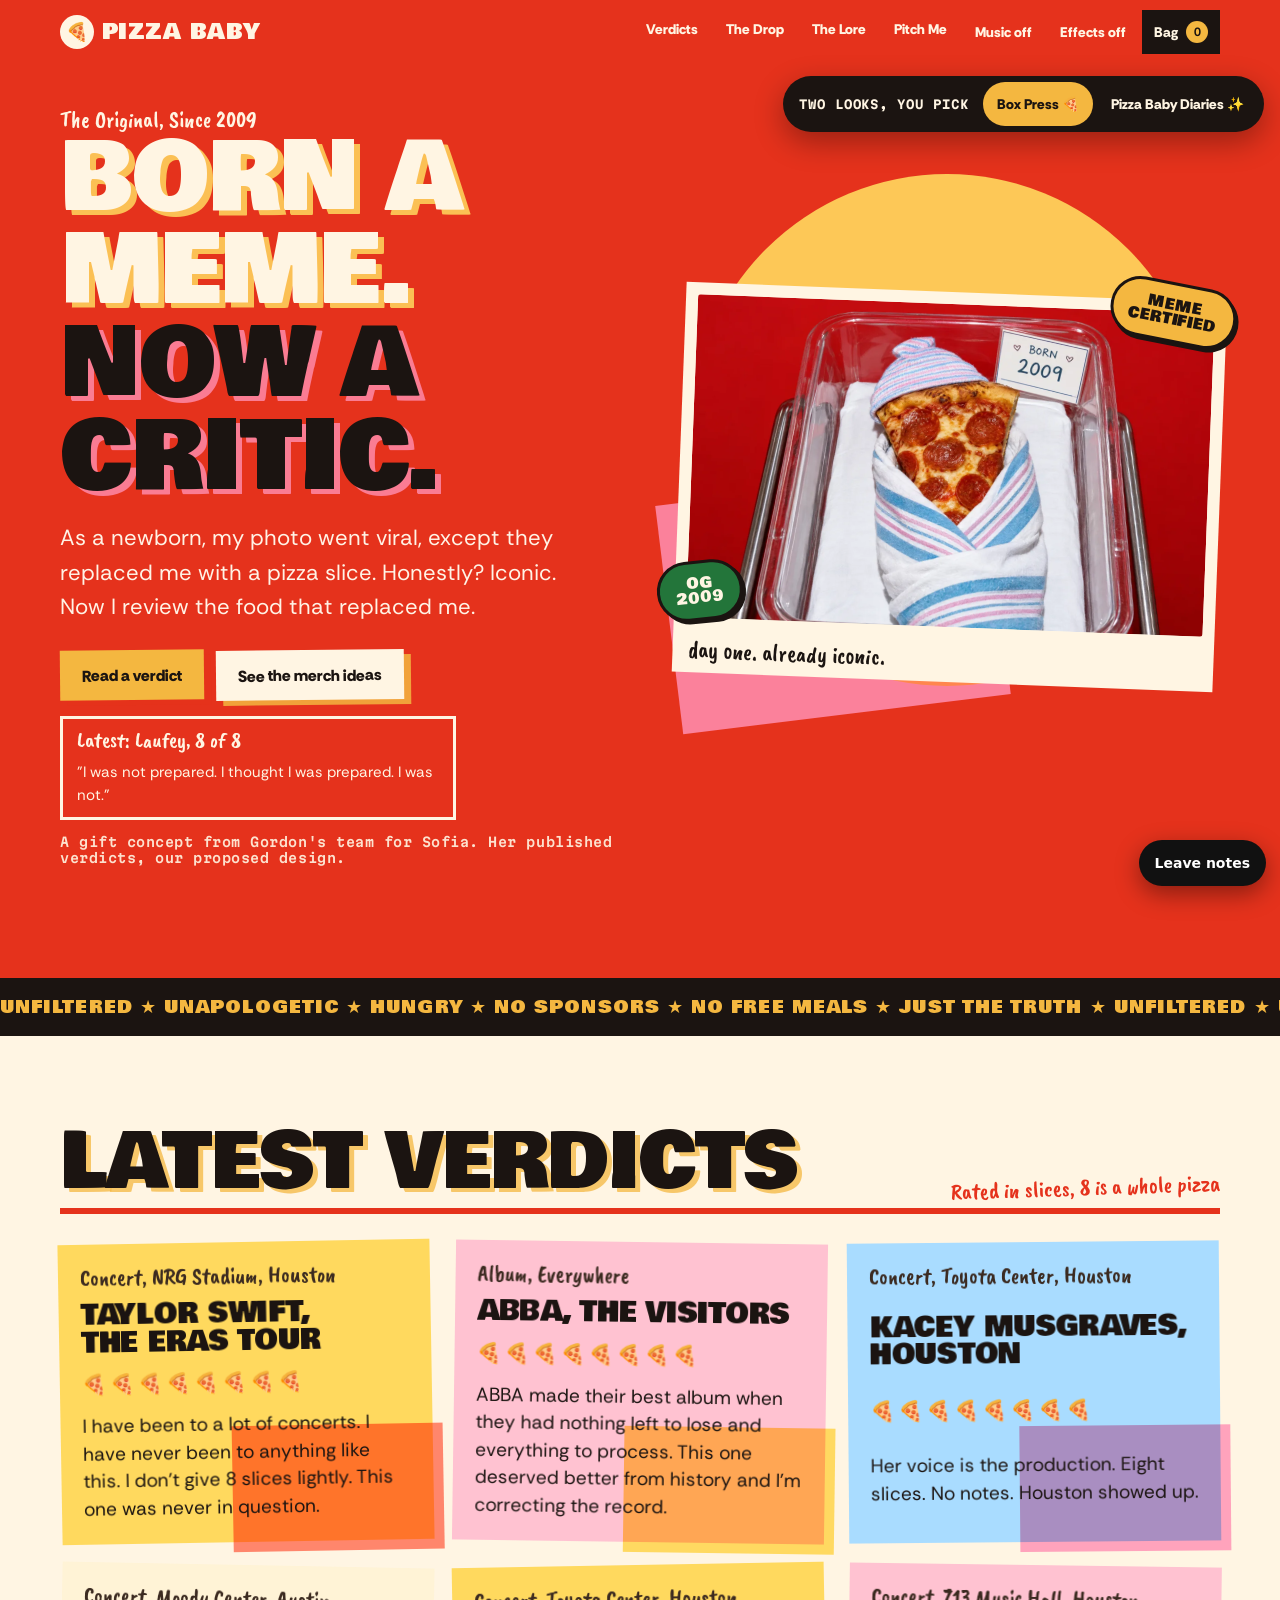
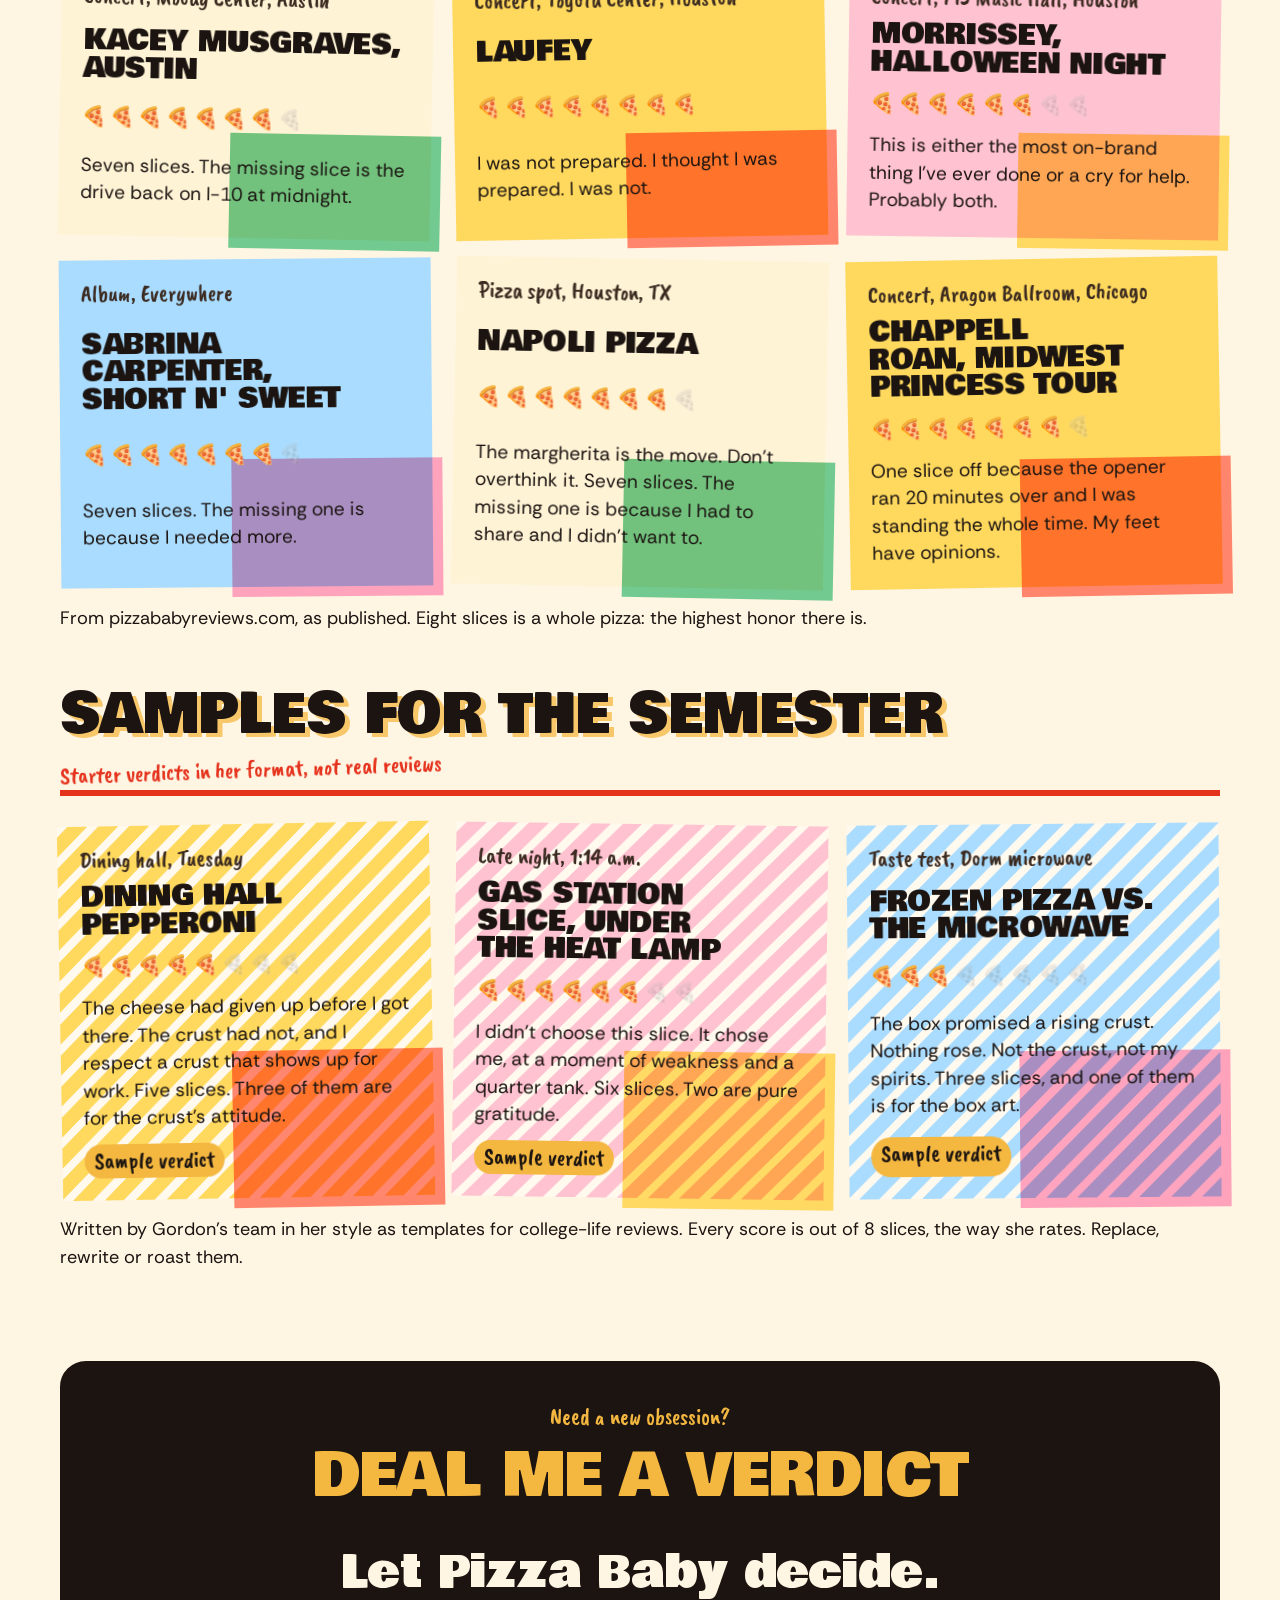
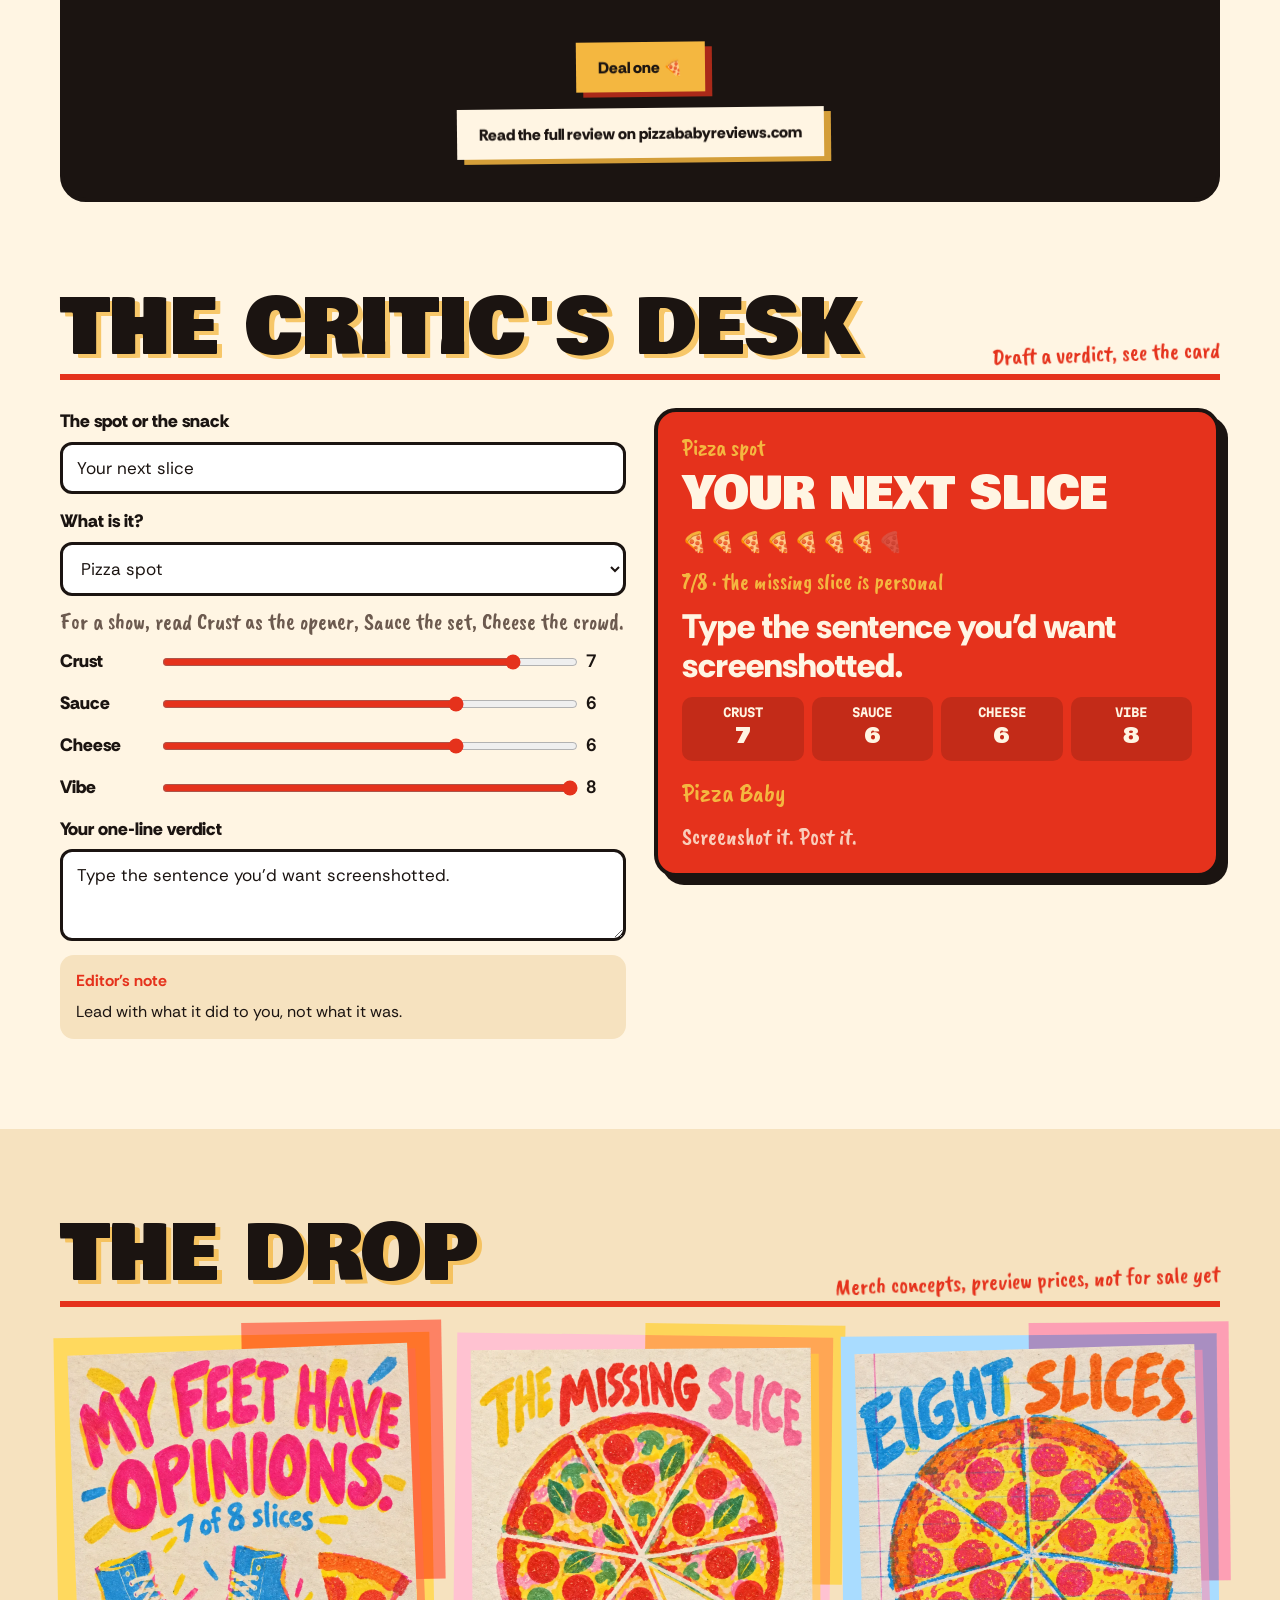
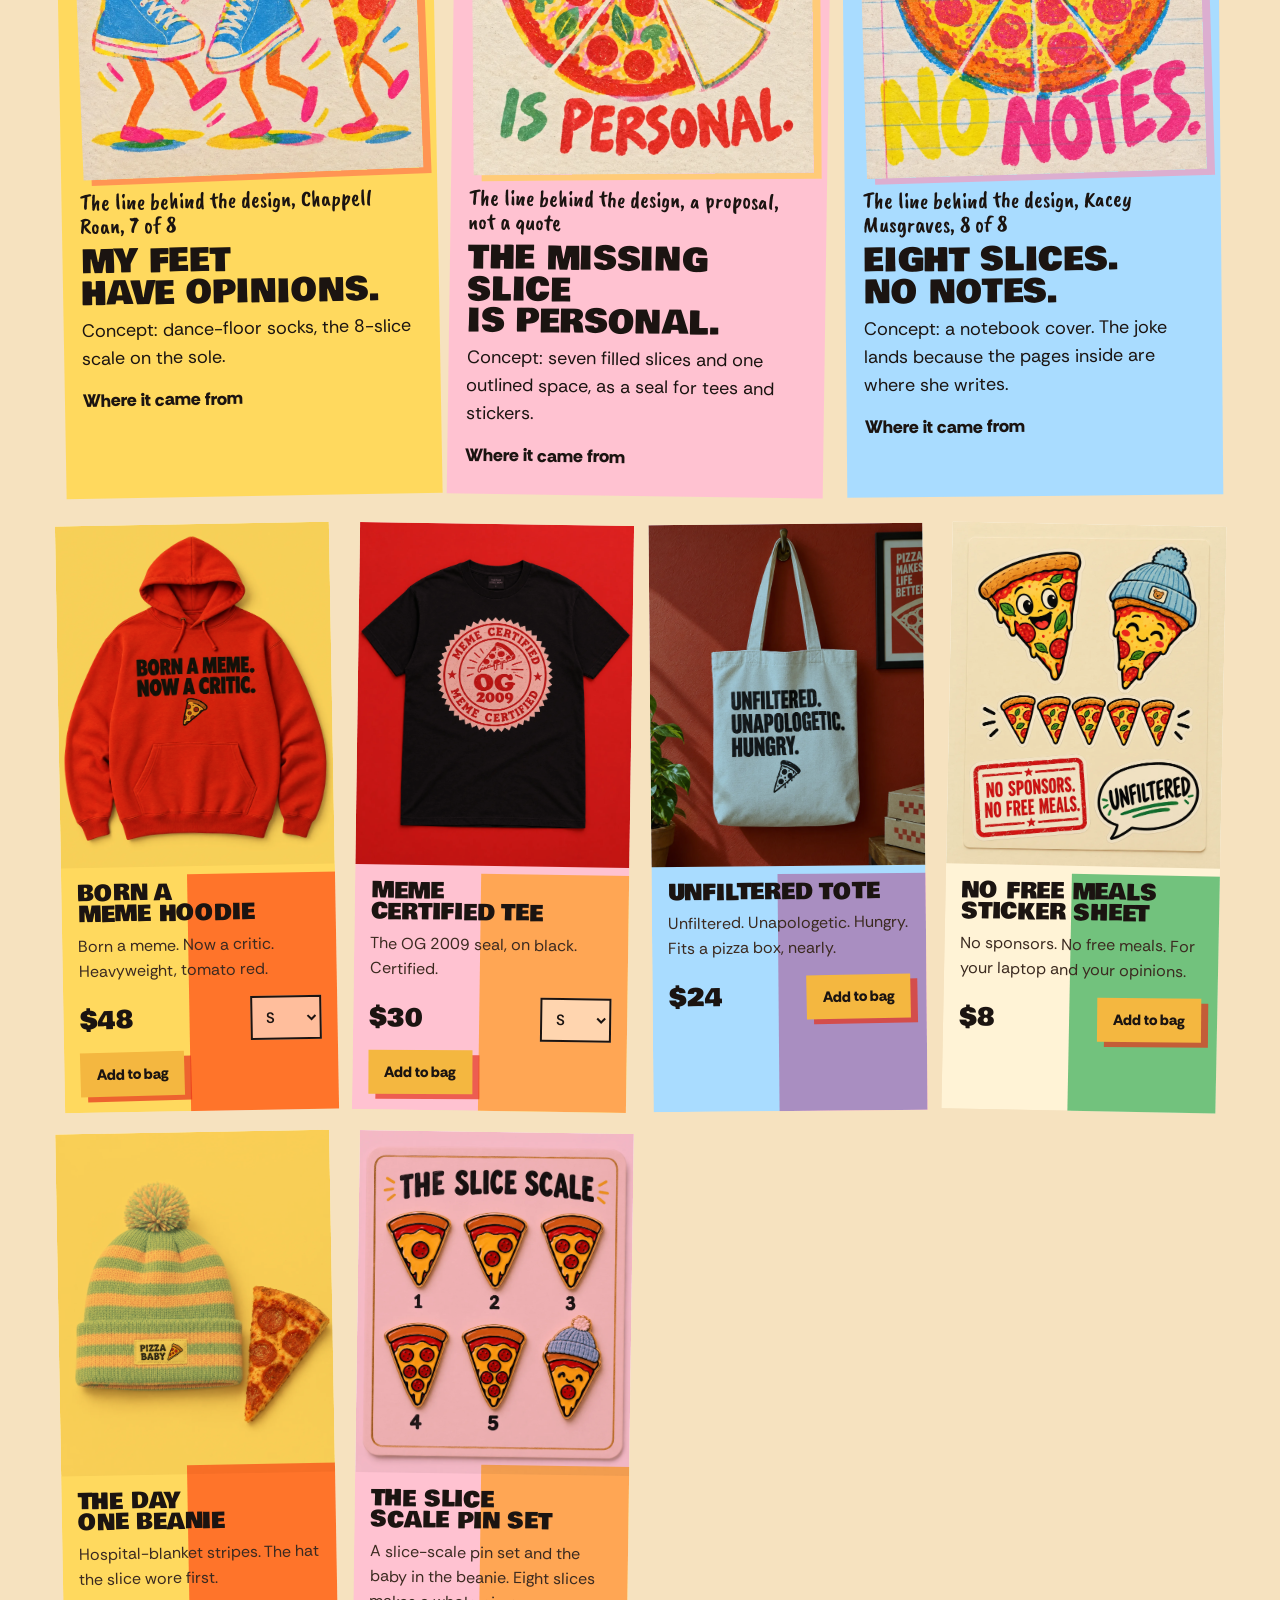
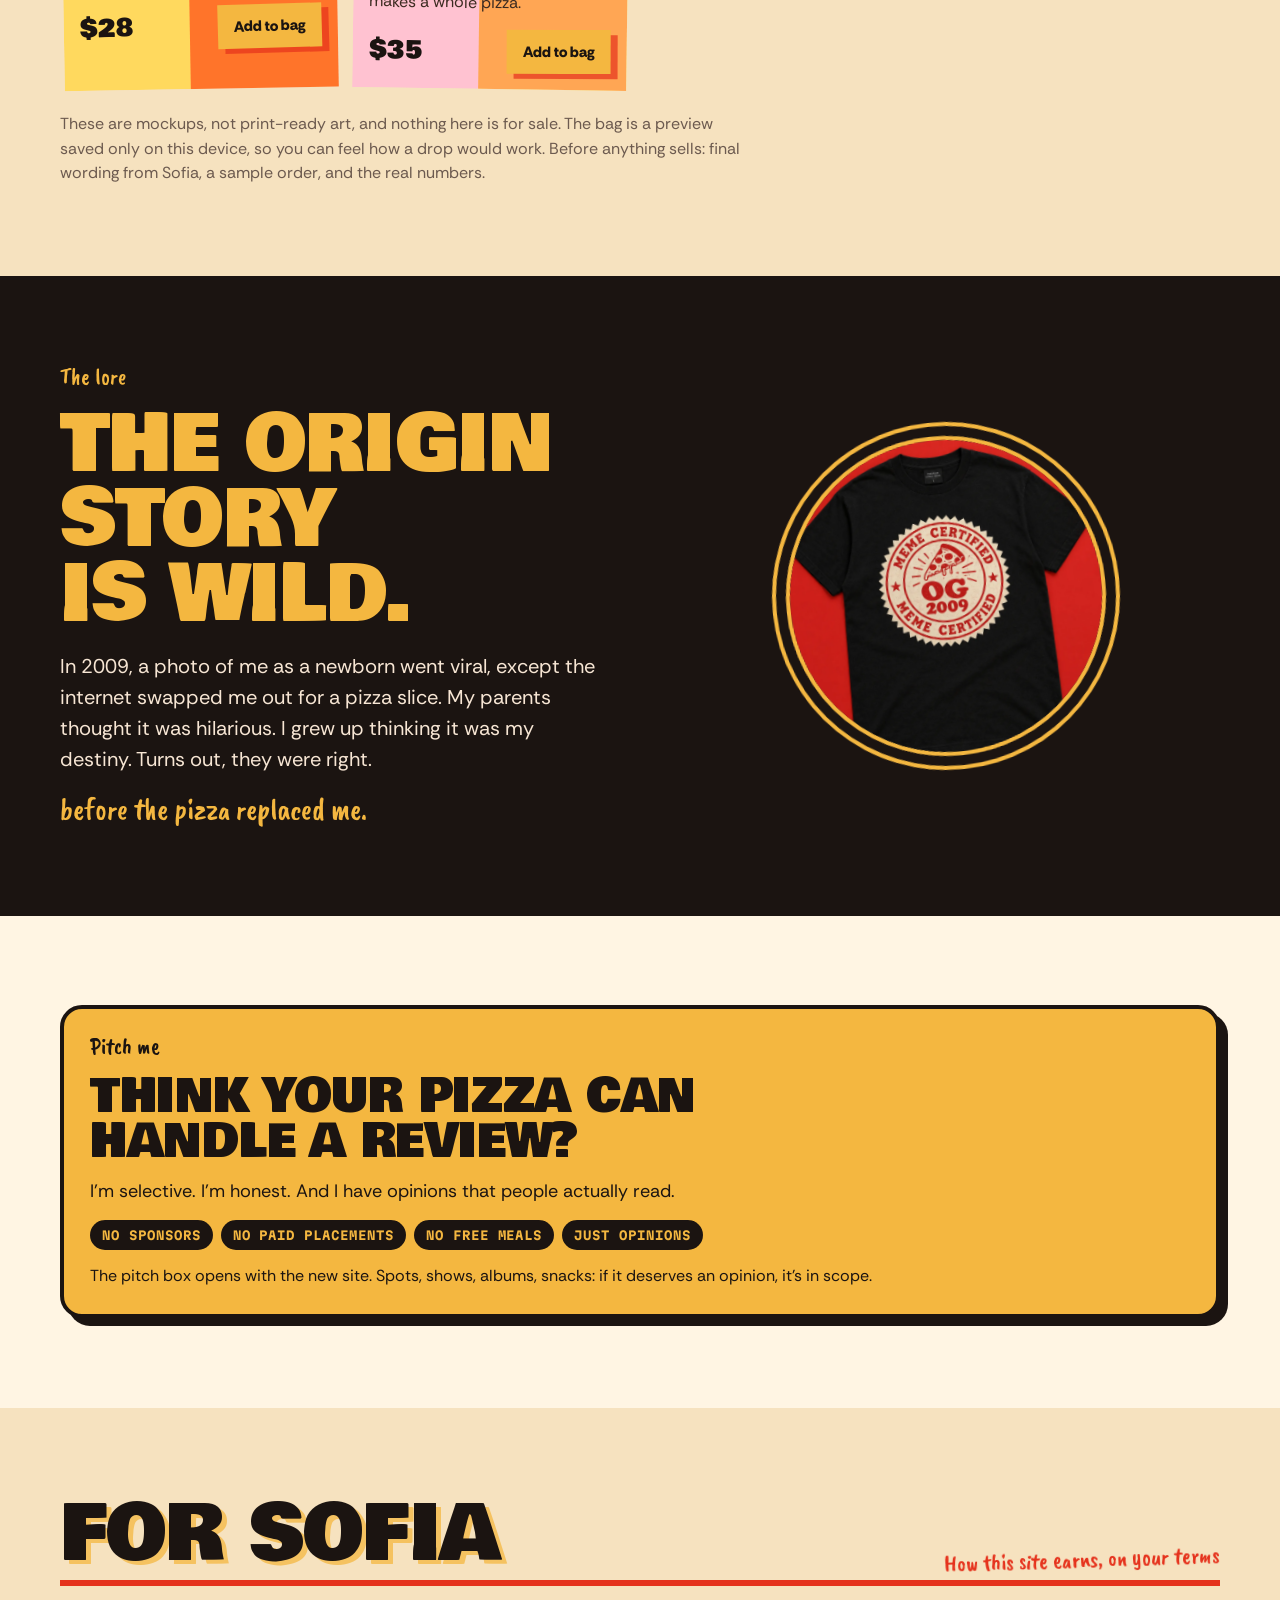
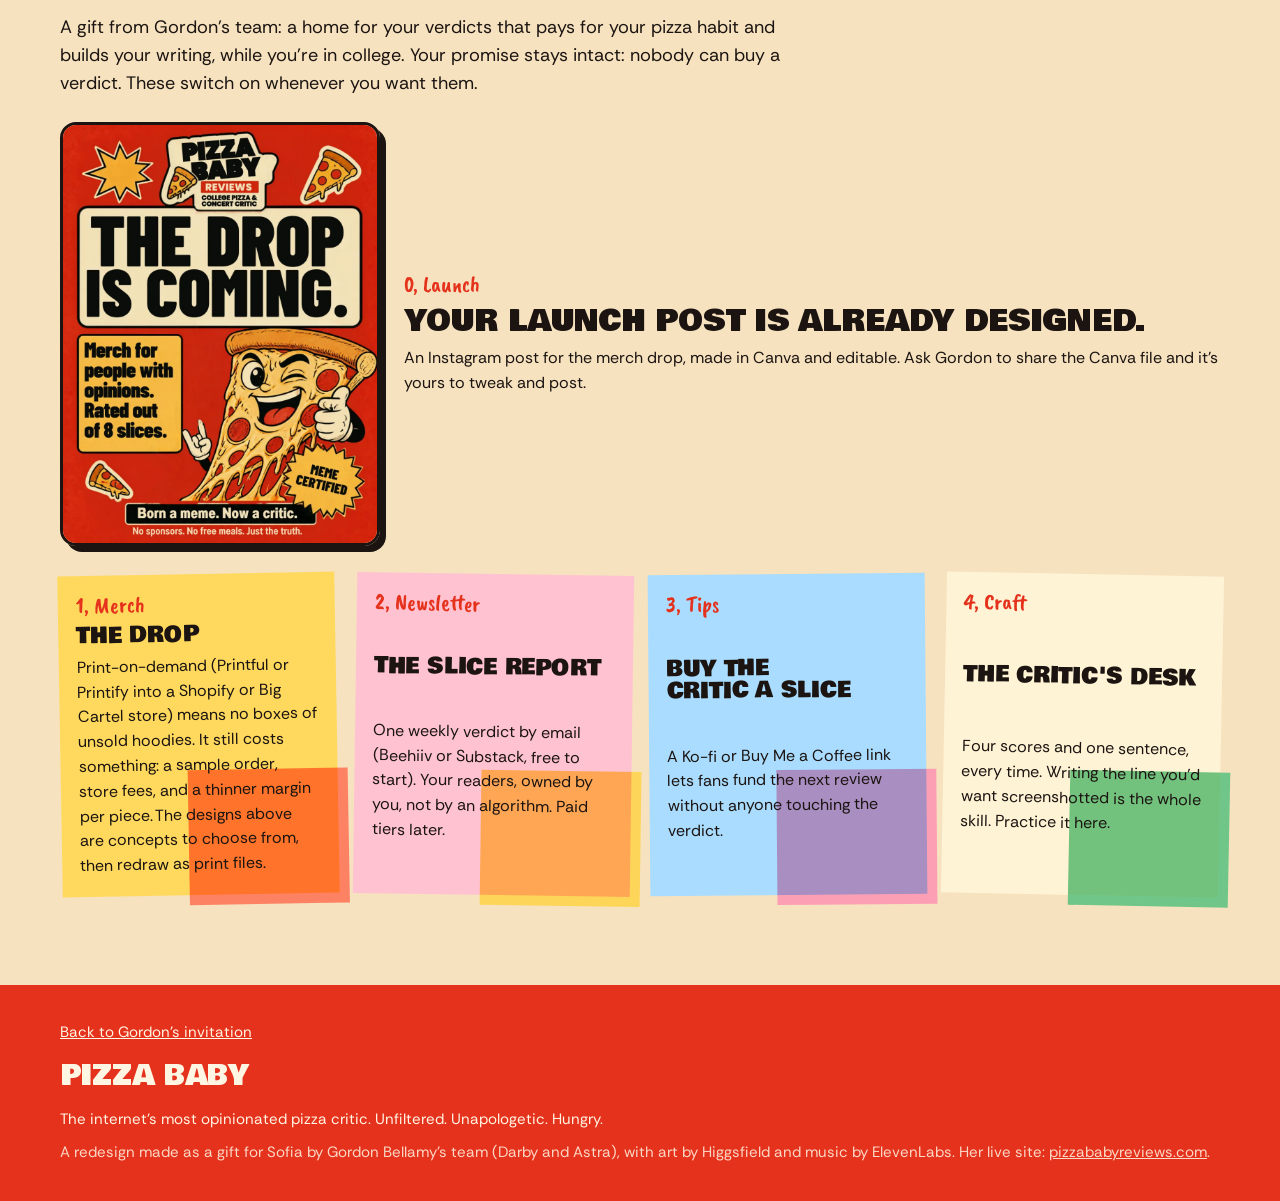
==== index.html @ 20dcaa8c "Pizza Baby: a gift redesign concept for Sofia (freeze 20261003-1743) Co-Authored-By: Claude Opus 5.5" ====
<!doctype html>
<html lang="en" data-look="box">
<head>
<meta charset="utf-8">
<script>document.documentElement.classList.add("js")</script>
<meta name="viewport" content="width=device-width, initial-scale=1, viewport-fit=cover">
<title>Pizza Baby Reviews</title>
<meta name="description" content="Born a meme. Now a critic. Pizza Baby's verdicts, the merch drop, and the story of the newborn the internet swapped for a slice.">
<meta name="robots" content="noindex, nofollow, noarchive, noimageindex">
<meta property="og:title" content="Pizza Baby Reviews">
<meta property="og:description" content="Born a meme. Now a critic.">
<meta property="og:image" content="art/hero.webp">
<link rel="preconnect" href="https://fonts.googleapis.com">
<link rel="preconnect" href="https://fonts.gstatic.com" crossorigin>
<link href="https://fonts.googleapis.com/css2?family=Bowlby+One&family=Shrikhand&family=Sacramento&family=Nunito:wght@400;700;800&family=Rethink+Sans:ital,wght@0,400;0,600;0,800;1,400&family=Caveat+Brush&family=Martian+Mono:wght@500;700&display=swap" rel="stylesheet">
<!-- STYLE: Look A "Box Press" = Corita Kent serigraph joy (Twenty Design Systems #9: joy, a rule stated warmly; chunky black type + hand marker) printed on a pizza-box lid; Look B "Pizza Baby Diaries" = built from Sofia's own Pinterest board pizza-baby-diaries (cream, blush, olive, hand-lettered script, candy-named palette, doodle mascots, polka dots) | WHY: she was born a meme and loves making people laugh; she chooses between the two live | ALT: a tabloid food-section front page (Scher volume) -->
<style>
/* Layout: a stack of pizza-box lids. Each section is a lid: a bold stamped header strip, then the contents. Stickers overlap edges on purpose. */
:root{
  --tomato:#e5321c; --sauce:#a3170a; --mozz:#fff5e3; --crust:#f4b740; --basil:#23753a; --char:#1b1411; --grease:#f6e2bf; --ink:#1b1411; --paper:#fff5e3; --muted:#6c5a4f; --card:#ffffff;
  --display:"Bowlby One",Impact,"Arial Black",sans-serif;
  --body:"Rethink Sans",system-ui,-apple-system,"Segoe UI",sans-serif;
  --hand:"Caveat Brush","Comic Sans MS",cursive;
  --mono:"Martian Mono",ui-monospace,"SF Mono",Menlo,monospace;
  color-scheme:light;
}
@media (prefers-color-scheme:dark){:root:not([data-theme="light"]){--paper:#1b1411;--ink:#fff5e3;--muted:#cdb8a6;--card:#2a201b;--grease:#3a2b23;color-scheme:dark}}
:root[data-theme="dark"]{--paper:#1b1411;--ink:#fff5e3;--muted:#cdb8a6;--card:#2a201b;--grease:#3a2b23;color-scheme:dark}
/* LOOK B "Pizza Baby Diaries": built from Sofia's own Pinterest board (olive, bubblegum, buttercream, cowgirl doodles, swirly script) */
html[data-look="diaries"]{--tomato:#ec6f9c;--sauce:#c24d79;--mozz:#fff4f7;--crust:#fbe29a;--basil:#7a7b2b;--char:#4b4c1d;--grease:#fbeef2;--display:"Shrikhand",Georgia,serif;--hand:"Sacramento","Brush Script MT",cursive;--body:"Nunito",system-ui,sans-serif}
html[data-look="diaries"] h1,html[data-look="diaries"] h2,html[data-look="diaries"] h3{text-transform:none;letter-spacing:0}
html[data-look="diaries"] .hero{background:var(--basil)}
html[data-look="diaries"] .hero h1 span{color:var(--crust)}
html[data-look="diaries"] .btn{border-radius:999px;border-width:2px;box-shadow:3px 3px 0 var(--char)}
html[data-look="diaries"] .vcard,html[data-look="diaries"] .item{border-width:2px;border-radius:26px;box-shadow:0 10px 0 #ec6f9c33}
html[data-look="diaries"] .marquee{background:var(--tomato);color:var(--mozz)}
html[data-look="diaries"] .lore{background:var(--basil)}
html[data-look="diaries"] .hand{font-size:34px}
html[data-look="diaries"] body{background-image:radial-gradient(#ec6f9c22 2px,transparent 2.5px);background-size:26px 26px}
[data-only]{display:none!important}
html[data-look="box"] [data-only="box"],html[data-look="diaries"] [data-only="diaries"]{display:revert!important}
.looks{position:fixed;left:50%;translate:-50% 0;bottom:calc(14px + env(safe-area-inset-bottom,0px));z-index:45;display:flex;gap:4px;align-items:center;background:var(--char);color:var(--mozz);border-radius:999px;padding:6px;box-shadow:0 10px 30px #0005;max-width:calc(100vw - 24px)}
.looks span{font:700 12px var(--mono);letter-spacing:.08em;text-transform:uppercase;padding:0 10px;white-space:nowrap}
.looks button{appearance:none;border:0;border-radius:999px;padding:10px 14px;font:800 14px var(--body);background:transparent;color:var(--mozz);cursor:pointer;min-height:44px;white-space:nowrap}
.looks button[aria-pressed="true"]{background:var(--crust);color:var(--char)}
@media (max-width:480px){.looks span{display:none}}
.toast{position:fixed;left:50%;top:84px;translate:-50% 0;z-index:60;background:var(--char);color:var(--crust);font:400 20px var(--display);padding:12px 18px;border-radius:999px;box-shadow:4px 4px 0 var(--tomato);opacity:0;transition:opacity .25s;pointer-events:none}
.toast.on{opacity:1}
.polaroid img.mascot{aspect-ratio:auto;object-fit:contain;border-radius:0}
.mascot{position:absolute;width:clamp(96px,14vw,150px)!important;right:-6px;bottom:-34px;transform:rotate(8deg);filter:drop-shadow(3px 4px 0 #0003)}
*{box-sizing:border-box}
html{scroll-behavior:smooth}
body{margin:0;background:var(--paper);color:var(--ink);font:400 18px/1.55 var(--body);-webkit-font-smoothing:antialiased}
img{max-width:100%;display:block}
a{color:inherit}
:focus-visible{outline:3px solid var(--crust);outline-offset:3px;border-radius:6px}
h1,h2,h3{font-family:var(--display);font-weight:400;line-height:.98;letter-spacing:-.01em;text-wrap:balance;margin:0;text-transform:uppercase}
p{margin:0}
.wrap{padding-inline:max(16px,calc((100vw - 1160px)/2))}
.stamp{font:700 12px var(--mono);letter-spacing:.14em;text-transform:uppercase}
.hand{font-family:var(--hand);font-size:24px;line-height:1.1;color:var(--tomato)}

/* top bar */
.top{position:sticky;top:0;z-index:30;background:var(--tomato);color:var(--mozz);padding-top:env(safe-area-inset-top,0px)}
.top .in{display:flex;gap:14px;align-items:center;justify-content:space-between;padding-block:10px}
.logo{font:400 22px var(--display);white-space:nowrap;text-decoration:none;display:flex;align-items:center;gap:8px;letter-spacing:.02em}
.logo i{font-style:normal;background:var(--mozz);color:var(--tomato);border-radius:999px;width:34px;height:34px;display:grid;place-items:center;font-size:18px}
.nav{display:flex;gap:4px;flex-wrap:wrap;align-items:center}
.nav a,.nav button{font:800 14px var(--body);text-decoration:none;color:var(--mozz);background:none;border:0;padding:10px 12px;border-radius:999px;cursor:pointer;min-height:44px}
.nav a:hover,.nav button:hover{background:#ffffff22}
.bagbtn{background:var(--char)!important;display:inline-flex;gap:8px;align-items:center}
.bagbtn b{background:var(--crust);color:var(--char);border-radius:999px;min-width:22px;height:22px;display:grid;place-items:center;font-size:12px}
@media (max-width:720px){.top .in{flex-wrap:wrap;row-gap:2px;padding-block:6px}.nav{width:100%;justify-content:space-between;gap:0}.nav a.opt{display:none}.nav a,.nav button{font-size:13px;padding:8px 9px}}

/* hero: a box lid */
.hero{background:var(--tomato);color:var(--mozz);position:relative;overflow:hidden}
.hero .in{display:grid;grid-template-columns:minmax(0,1.05fr) minmax(0,1fr);gap:clamp(20px,4vw,56px);align-items:center;padding-block:clamp(20px,3.5vw,44px) clamp(88px,9vw,112px)}
.hero h1{font-size:clamp(46px,min(7.4vw,11vh),108px);color:var(--mozz)}
html[data-look="diaries"] .hero h1{font-size:clamp(42px,min(6.2vw,9.5vh),90px)}
@media (min-width:900px){.looks{top:76px;bottom:auto;left:auto;right:16px;translate:none}}
.hero .gifted{font:600 13px var(--mono);letter-spacing:.04em;opacity:.9;margin-top:14px}
.hero .taste{display:flex;gap:10px;align-items:baseline;flex-wrap:wrap;margin-top:16px;padding:10px 14px;border:2px solid currentColor;border-radius:14px;max-width:44ch;font-size:15px}
.hero .taste b{font:700 12px var(--mono);text-transform:uppercase;letter-spacing:.06em}
.hero h1 span{display:block;color:var(--char);-webkit-text-stroke:0}
.hero .lede{font-size:clamp(18px,2vw,22px);max-width:40ch;margin-top:18px;color:#fff3e6}
.hero .cta{display:flex;gap:12px;flex-wrap:wrap;margin-top:26px}
.btn{display:inline-flex;align-items:center;gap:10px;font:800 16px var(--body);text-decoration:none;padding:14px 22px;border-radius:999px;border:3px solid var(--char);background:var(--crust);color:var(--char);box-shadow:4px 4px 0 var(--char);cursor:pointer;min-height:50px;transition:transform .12s,box-shadow .12s}
.btn:hover{transform:translate(-2px,-2px);box-shadow:6px 6px 0 var(--char)}
.btn:active{transform:translate(3px,3px);box-shadow:1px 1px 0 var(--char)}
.btn.ghost{background:var(--mozz)}
.polaroid{background:var(--mozz);padding:12px 12px 46px;border-radius:6px;box-shadow:10px 14px 0 #00000033;transform:rotate(2.2deg);position:relative}
.polaroid img{border-radius:3px;aspect-ratio:16/10;object-fit:cover;width:100%}
.polaroid .hand{position:absolute;left:16px;bottom:10px;color:var(--char)}
.sticker{position:absolute;font:400 15px var(--display);background:var(--crust);color:var(--char);border:3px solid var(--char);border-radius:999px;padding:12px 16px;box-shadow:3px 3px 0 var(--char);text-align:center;line-height:1}
.sticker.s1{right:-10px;top:-18px;transform:rotate(9deg)}
.sticker.s2{left:-18px;bottom:52px;transform:rotate(-8deg);background:var(--basil);color:var(--mozz)}
.marquee{background:var(--char);color:var(--crust);overflow:hidden;white-space:nowrap;border-block:3px solid var(--char)}
.marquee div{display:inline-block;padding-block:12px;font:400 18px var(--display);letter-spacing:.06em;animation:roll 30s linear infinite}
@keyframes roll{to{transform:translateX(-50%)}}

/* section lids */
section{padding-block:clamp(48px,7vw,96px)}
.lid{display:flex;gap:16px;align-items:end;justify-content:space-between;flex-wrap:wrap;border-bottom:4px solid var(--ink);padding-bottom:14px;margin-bottom:28px}
.lid h2{font-size:clamp(38px,6vw,76px)}
.lid .stamp{color:var(--tomato)}

/* verdicts */
.verdicts{display:grid;grid-template-columns:repeat(auto-fit,minmax(min(100%,320px),1fr));gap:22px}
.vcard{background:var(--card);border:3px solid var(--ink);border-radius:18px;padding:22px;display:grid;gap:12px;box-shadow:6px 6px 0 var(--ink);position:relative}
.vcard .kind{font:700 11px var(--mono);letter-spacing:.12em;text-transform:uppercase;color:var(--muted)}
.vcard h3{font-size:28px}
.slices{font-size:20px;letter-spacing:1px;display:flex;flex-wrap:wrap;gap:2px}
.slices .off{opacity:.22;filter:grayscale(1)}
.vcard blockquote{margin:0;font-size:19px;line-height:1.45}
.vcard .note{font:12px var(--mono);color:var(--muted)}
.vcard.sample{border-style:dashed;box-shadow:6px 6px 0 var(--crust)}.tagsample{justify-self:start;font:700 11px var(--mono);letter-spacing:.1em;text-transform:uppercase;background:var(--crust);color:var(--char);padding:5px 10px;border-radius:999px}
.empty{border:3px dashed var(--ink);border-radius:18px;padding:22px;display:grid;gap:10px}

/* critic's desk tool */
.desk{display:grid;grid-template-columns:minmax(0,1fr) minmax(0,1fr);gap:28px;align-items:start}
.form{display:grid;gap:14px}
.form label{display:grid;gap:6px;font-weight:800}
.form input[type=text],.form textarea,.form select{font:400 17px var(--body);padding:12px 14px;border:3px solid var(--ink);border-radius:12px;background:var(--card);color:var(--ink);width:100%}
.form textarea{min-height:92px;resize:vertical}
.rate{display:grid;grid-template-columns:90px 1fr 40px;gap:10px;align-items:center;font-weight:800}
.rate input{accent-color:var(--tomato);width:100%}
.coach{background:var(--grease);border-radius:14px;padding:14px 16px;font-size:16px;display:grid;gap:6px}
.coach b{color:var(--tomato)}
.card-out{background:var(--tomato);color:var(--mozz);border:4px solid var(--char);border-radius:22px;padding:24px;box-shadow:8px 8px 0 var(--char);display:grid;gap:12px;position:sticky;top:90px}
.card-out .stamp{color:var(--crust)}
.card-out h3{font-size:clamp(30px,4vw,44px);color:var(--mozz)}
.card-out .big{font:400 clamp(26px,3vw,34px)/1.15 var(--body);font-weight:800}
.card-out .scores{display:grid;grid-template-columns:repeat(4,1fr);gap:8px;font:700 12px var(--mono);text-align:center}
.card-out .scores span{background:#00000026;border-radius:10px;padding:8px 4px}
.card-out .scores b{display:block;font:400 22px var(--display)}
.card-out .sig{font-family:var(--hand);font-size:26px;color:var(--crust)}

/* merch */
.shop{display:grid;grid-template-columns:repeat(auto-fit,minmax(min(100%,250px),1fr));gap:22px}
.item{background:var(--card);border:3px solid var(--ink);border-radius:18px;overflow:hidden;display:grid;grid-template-rows:auto 1fr;box-shadow:6px 6px 0 var(--ink)}
.item img{aspect-ratio:4/5;object-fit:cover;width:100%;border-bottom:3px solid var(--ink)}
.item .in{padding:16px;display:grid;gap:8px;align-content:start}
.item h3{font-size:22px}
.item p{font-size:16px;color:var(--muted)}
.item .buy{display:flex;gap:10px;align-items:center;justify-content:space-between;flex-wrap:wrap;margin-top:6px}
.price{font:400 24px var(--display)}
.item select{font:600 15px var(--body);padding:8px 10px;border:2px solid var(--ink);border-radius:10px;background:var(--card);color:var(--ink);min-height:44px}
.item .btn{padding:10px 16px;min-height:44px;font-size:15px}
.shopnote{margin-top:22px;font-size:16px;color:var(--muted);max-width:70ch}

/* bag drawer */
.drawer{position:fixed;inset:auto 0 0 auto;top:0;width:min(420px,100%);background:var(--paper);border-left:4px solid var(--ink);z-index:50;transform:translateX(105%);transition:transform .3s;display:grid;grid-template-rows:auto 1fr auto;padding-top:env(safe-area-inset-top,0px)}
.drawer.open{transform:none}
.drawer header,.drawer footer{padding:18px;border-bottom:3px solid var(--ink);display:flex;justify-content:space-between;align-items:center;gap:10px}
.drawer footer{border-top:3px solid var(--ink);border-bottom:0;display:grid;padding-bottom:calc(18px + env(safe-area-inset-bottom,0px))}
.drawer ul{list-style:none;margin:0;padding:12px 18px;overflow:auto;display:grid;gap:10px;align-content:start}
.drawer li{display:grid;grid-template-columns:64px 1fr auto;gap:12px;align-items:center}
.drawer li img{width:64px;height:64px;object-fit:cover;border-radius:10px;border:2px solid var(--ink)}
.drawer li button{background:none;border:0;font:700 13px var(--mono);color:var(--tomato);cursor:pointer;min-height:44px}
.x{background:none;border:0;font:400 28px var(--display);cursor:pointer;color:var(--ink);min-width:44px;min-height:44px}
.scrim{position:fixed;inset:0;background:#0006;z-index:40;opacity:0;pointer-events:none;transition:opacity .3s}
.scrim.on{opacity:1;pointer-events:auto}
.checkout-msg{background:var(--grease);border-radius:12px;padding:12px;font-size:15px}

/* lore */
.lore{background:var(--char);color:var(--mozz)}
.lore .in{display:grid;grid-template-columns:minmax(0,1fr) minmax(0,1fr);gap:clamp(24px,5vw,64px);align-items:center}
.lore h2{font-size:clamp(40px,6vw,80px);color:var(--crust)}
.lore p{font-size:20px;max-width:46ch;color:#f7e6d4}
.lore .seal{width:min(320px,80%);justify-self:center;transform:rotate(-6deg);border-radius:50%;border:4px solid var(--crust);box-shadow:0 0 0 10px var(--char),0 0 0 14px var(--crust)}

/* radar + pitch */
.two{display:grid;grid-template-columns:minmax(0,1fr) minmax(0,1fr);gap:28px}
.radar{list-style:none;margin:0;padding:0;display:grid;gap:12px}
.radar li{display:grid;grid-template-columns:auto 1fr;gap:14px;align-items:center;padding:14px;border:3px solid var(--ink);border-radius:14px;background:var(--card)}
.radar time{font:700 12px var(--mono);background:var(--tomato);color:var(--mozz);padding:8px 10px;border-radius:10px;text-align:center;line-height:1.3;min-width:90px}
.pitch{background:var(--crust);color:var(--char);border:4px solid var(--char);border-radius:22px;padding:26px;display:grid;gap:14px;box-shadow:8px 8px 0 var(--char)}
.pitch h3{font-size:clamp(30px,4vw,46px)}
.rules{display:flex;flex-wrap:wrap;gap:8px}
.rules span{background:var(--char);color:var(--crust);font:700 12px var(--mono);letter-spacing:.08em;text-transform:uppercase;padding:8px 12px;border-radius:999px}

/* for sofia */
.gift{background:var(--grease)}
.plan{display:grid;grid-template-columns:repeat(auto-fit,minmax(min(100%,240px),1fr));gap:18px}
.plan div{background:var(--card);border:3px solid var(--ink);border-radius:16px;padding:18px;display:grid;gap:8px}
.plan h3{font-size:22px}
.plan p{font-size:16px}

footer.site{background:var(--tomato);color:var(--mozz);padding-block:36px calc(36px + env(safe-area-inset-bottom,0px));display:grid;gap:10px;font-size:15px}
footer.site b{font:400 28px var(--display)}

@media (max-width:860px){
  .launch{grid-template-columns:1fr!important}
  .hero .in,.desk,.lore .in,.two{grid-template-columns:1fr}
  .card-out{position:static}
  .polaroid{transform:rotate(1.2deg);margin-inline:10px}
}
@media (prefers-reduced-motion:reduce){*{animation:none!important;transition:none!important}html{scroll-behavior:auto}}

/* joy layer */
@keyframes wiggle{0%,100%{transform:rotate(-2deg)}50%{transform:rotate(2.5deg)}}
@keyframes hop{0%,100%{transform:rotate(8deg) translateY(0)}50%{transform:rotate(4deg) translateY(-14px)}}
@keyframes popin{0%{transform:scale(0) rotate(-30deg);opacity:0}70%{transform:scale(1.25) rotate(8deg);opacity:1}100%{transform:scale(1) rotate(0)}}
@keyframes fall{to{transform:translate(var(--dx),110vh) rotate(var(--rot));opacity:.9}}
#baby{animation:wiggle 3.2s ease-in-out infinite}
.mascot{animation:hop 1.8s ease-in-out infinite}
.vcard .slices span{display:inline-block}
html.js .vcard:not(.in) .slices span{transform:scale(0)}
.vcard.in .slices span{animation:popin .45s cubic-bezier(.2,1.6,.4,1) forwards}
.sticker{cursor:grab;touch-action:none;user-select:none;z-index:3}
.sticker:active{cursor:grabbing}
.vcard,.item{transition:transform .15s ease-out,box-shadow .15s}
.confetti{position:fixed;top:-40px;z-index:80;pointer-events:none;font-size:26px;animation:fall var(--t) cubic-bezier(.3,.6,.5,1) forwards}
.lines{display:grid;grid-template-columns:repeat(auto-fit,minmax(min(100%,260px),1fr));gap:16px;margin:0 0 28px}
.lines article{background:var(--mozz);color:var(--ink);border:3px solid var(--ink);border-radius:20px;padding:18px;display:grid;gap:8px;align-content:start;box-shadow:5px 5px 0 var(--ink)}
.lines h3{font-size:clamp(24px,2.6vw,32px)}
.lines .poster{width:100%;aspect-ratio:4/5;object-fit:cover;margin:-4px 0 6px;border:3px solid var(--ink)}
html[data-look="diaries"] .lines .poster{border-radius:18px;border-width:2px}
html[data-look="box"] #drop .lines article::after{inset:-12px -12px auto 50%;height:34%}
#drop{overflow-x:clip}
html[data-look="box"] .lines .poster{position:relative;border:0;transform:rotate(-1.2deg);box-shadow:8px 6px 0 color-mix(in srgb,var(--ink-b,#ff6a4d) 60%,transparent)}
.lines summary{cursor:pointer;font-weight:800;min-height:40px;display:flex;align-items:center}
.lines details p{font-style:italic;margin:6px 0}
.lines a{color:var(--tomato);font-weight:800}
.spin{display:grid;gap:16px;justify-items:center;text-align:center;background:var(--char);color:var(--mozz);border-radius:26px;padding:clamp(24px,4vw,40px);border:4px solid var(--ink)}
.spin h2{font-size:clamp(34px,5vw,60px);color:var(--crust)}
.wheel{font:400 clamp(26px,4vw,44px)/1.1 var(--display);min-height:2.4em;display:grid;place-items:center;max-width:24ch;color:var(--mozz)}
.wheel.go{animation:wiggle .18s linear infinite}
.vcard.pick{outline:6px solid var(--crust);outline-offset:4px}

/* LOOK A, done as Corita Kent actually printed: flat inks pulled one over another (multiply), slightly off register,
   hand lettering, square cut paper. FORBIDS in this look: typewriter caps labels, rounded cards with drop shadows, pill buttons. */
html[data-look="box"] .stamp,html[data-look="box"] .vcard .kind,html[data-look="box"] .tagsample,html[data-look="box"] .lines .stamp{font:400 clamp(19px,1.8vw,24px)/1.05 var(--hand);letter-spacing:0;text-transform:none}
html[data-look="box"] .lid .stamp{transform:rotate(-2deg)}
/* the first screen gets the same print: two ink pulls behind the photo, the headline printed twice off register */
html[data-look="box"] .hero .in{position:relative;isolation:isolate}
html[data-look="box"] .hero .in::before{content:"";position:absolute;z-index:-1;right:6%;top:12%;width:min(40vw,520px);aspect-ratio:1;border-radius:50%;background:#ffd95e;mix-blend-mode:multiply;opacity:.9}
html[data-look="box"] .hero .in::after{content:"";position:absolute;z-index:-1;right:22%;top:46%;width:min(26vw,330px);height:min(18vw,230px);background:#ff8fb1;mix-blend-mode:multiply;opacity:.85;transform:rotate(-7deg)}
html[data-look="box"] .hero h1{text-shadow:6px 5px 0 color-mix(in srgb,#ffd95e 85%,transparent)}
html[data-look="box"] .hero h1 span{text-shadow:6px 5px 0 color-mix(in srgb,#ff8fb1 80%,transparent)}
html[data-look="box"] .polaroid{border-radius:0;box-shadow:none}
html[data-look="box"] .hero .taste b{font:400 22px/1 var(--hand);letter-spacing:0;text-transform:none}
@media (max-width:820px){html[data-look="box"] .hero .in::before{width:70vw;top:auto;bottom:4%;right:-10%}html[data-look="box"] .hero .in::after{display:none}}
html[data-look="diaries"] .stamp,html[data-look="diaries"] .vcard .kind,html[data-look="diaries"] .tagsample{font:800 14px/1.3 var(--body);letter-spacing:.01em;text-transform:none}
html[data-look="box"] .btn{border-radius:0;border:0;box-shadow:7px 5px 0 color-mix(in srgb,var(--tomato) 70%,transparent);transform:rotate(-.6deg)}
html[data-look="box"] .btn.ghost{background:var(--mozz);box-shadow:7px 5px 0 color-mix(in srgb,var(--crust) 85%,transparent)}
html[data-look="box"] .btn:hover{transform:rotate(-.6deg) translate(-2px,-2px)}
html[data-look="box"] .nav a,html[data-look="box"] .nav button{border-radius:0}
html[data-look="box"] .vcard,html[data-look="box"] .item,html[data-look="box"] .plan div,html[data-look="box"] .lines article{border:0;border-radius:0;box-shadow:none;isolation:isolate;position:relative;background:transparent}
html[data-look="box"] .vcard::before,html[data-look="box"] .item::before,html[data-look="box"] .plan div::before,html[data-look="box"] .lines article::before{content:"";position:absolute;inset:0;z-index:-2;background:var(--ink-a,var(--crust))}
html[data-look="box"] .vcard::after,html[data-look="box"] .item::after,html[data-look="box"] .plan div::after,html[data-look="box"] .lines article::after{content:"";position:absolute;inset:auto -10px -10px 46%;height:42%;z-index:-1;background:var(--ink-b,var(--tomato));mix-blend-mode:multiply;opacity:.8;pointer-events:none}
html[data-look="box"] .verdicts > :nth-child(4n+1),html[data-look="box"] .shop > :nth-child(4n+1),html[data-look="box"] .plan > :nth-child(4n+1),html[data-look="box"] .lines > :nth-child(3n+1){--ink-a:#ffd95e;--ink-b:#ff6a4d;transform:rotate(-1deg)}
html[data-look="box"] .verdicts > :nth-child(4n+2),html[data-look="box"] .shop > :nth-child(4n+2),html[data-look="box"] .plan > :nth-child(4n+2),html[data-look="box"] .lines > :nth-child(3n+2){--ink-a:#ffc2d1;--ink-b:#ffd23f;transform:rotate(.8deg)}
html[data-look="box"] .verdicts > :nth-child(4n+3),html[data-look="box"] .shop > :nth-child(4n+3),html[data-look="box"] .plan > :nth-child(4n+3),html[data-look="box"] .lines > :nth-child(3n+3){--ink-a:#a9dcff;--ink-b:#ff8fb1;transform:rotate(-.5deg)}
html[data-look="box"] .verdicts > :nth-child(4n+4),html[data-look="box"] .shop > :nth-child(4n+4),html[data-look="box"] .plan > :nth-child(4n+4){--ink-a:#fff3d6;--ink-b:#4fbf7a;transform:rotate(1.1deg)}
html[data-look="box"] .vcard,html[data-look="box"] .item,html[data-look="box"] .plan div,html[data-look="box"] .lines article{color:#1b1411}
html[data-look="box"] .vcard .kind,html[data-look="box"] .item p,html[data-look="box"] .vcard .note{color:#3b2a20}
html[data-look="box"] .item img{border-bottom:0;mix-blend-mode:multiply}
html[data-look="box"] .item select{border-radius:0;background:#fff8}
html[data-look="box"] .vcard.sample::before{background:repeating-linear-gradient(-45deg,var(--ink-a,#fff3d6) 0 14px,#fff6 14px 22px)}
html[data-look="box"] .lid{border-bottom:0;background:linear-gradient(var(--tomato),var(--tomato)) left bottom/100% 6px no-repeat,linear-gradient(color-mix(in srgb,var(--crust) 80%,transparent),color-mix(in srgb,var(--crust) 80%,transparent)) 9px calc(100% + 5px)/100% 6px no-repeat}
html[data-look="box"] .lid h2{text-shadow:5px 4px 0 color-mix(in srgb,var(--crust) 75%,transparent)}
html[data-look="box"] .hero .taste{border-radius:0;border-width:3px}
@media (prefers-color-scheme:dark){:root:not([data-theme="light"])[data-look="box"] .vcard,:root:not([data-theme="light"])[data-look="box"] .item{color:#1b1411}}
@media (prefers-reduced-motion:reduce){#baby,.mascot,.wheel.go{animation:none}.vcard .slices span{transform:none}.confetti{display:none}}
</style>
</head>
<body>

<header class="top">
  <div class="in wrap">
    <a class="logo" href="#top"><i>🍕</i>PIZZA BABY</a>
    <nav class="nav" aria-label="Sections">
      <a href="#verdicts" class="opt">Verdicts</a>
      <a href="#drop">The Drop</a>
      <a href="#lore" class="opt">The Lore</a>
      <a href="#pitch" class="opt">Pitch Me</a>
      <button type="button" id="jingle" aria-pressed="false" class="opt">Music off</button><button type="button" id="pops" aria-pressed="false" class="opt">Effects off</button>
      <button type="button" class="bagbtn" id="bagbtn" aria-controls="drawer">Bag <b id="bagcount">0</b></button>
    </nav>
  </div>
</header>

<main id="top">
<section class="hero" style="padding:0" data-note="Hero and first impression">
  <div class="in wrap">
    <div data-note-slot>
      <p class="stamp" data-only="box">The Original, Since 2009</p><p class="hand" data-only="diaries" style="color:var(--crust)">the pizza baby diaries</p>
      <h1>Born a meme. <span>Now a critic.</span></h1>
      <p class="lede">As a newborn, my photo went viral, except they replaced me with a pizza slice. Honestly? Iconic. Now I review the food that replaced me.</p>
      <div class="cta"><a class="btn" href="#verdicts">Read a verdict</a><a class="btn ghost" href="#drop">See the merch ideas</a></div>
      <p class="taste"><b>Latest: Laufey, 8 of 8</b> <span>"I was not prepared. I thought I was prepared. I was not."</span></p>
      <p class="gifted">A gift concept from Gordon's team for Sofia. Her published verdicts, our proposed design.</p>
    </div>
    <figure class="polaroid" style="margin:0">
      <img data-only="box" id="baby" src="art/hero.webp" alt="A pepperoni pizza slice swaddled like a newborn in a striped hospital blanket and knit beanie, in a bassinet labeled Born 2009">
      <img data-only="diaries" src="art/b-scene.webp" alt="A hand-drawn pizza-crust castle, a pink polka-dot pony and cowgirl-hat pizza slices among sparkle stars"><span class="hand" data-only="box">day one. already iconic.</span><span class="hand" data-only="diaries">dear diary: still iconic.</span><img class="mascot" data-only="diaries" src="art/b-mascot.webp" alt="" aria-hidden="true">
      <span class="sticker s1" data-only="box">MEME<br>CERTIFIED</span><span class="sticker s1" data-only="diaries">8 slices<br>or bust</span>
      <span class="sticker s2">OG<br>2009</span>
    </figure>
  </div>
  <div class="marquee" aria-hidden="true"><div>UNFILTERED ★ UNAPOLOGETIC ★ HUNGRY ★ NO SPONSORS ★ NO FREE MEALS ★ JUST THE TRUTH ★ UNFILTERED ★ UNAPOLOGETIC ★ HUNGRY ★ NO SPONSORS ★ NO FREE MEALS ★ JUST THE TRUTH ★&nbsp;</div></div>
</section>

<section id="verdicts" class="wrap" data-note="Verdict cards">
  <div class="lid"><h2>Latest verdicts</h2><p class="stamp">Rated in slices, 8 is a whole pizza</p></div>
  <div class="verdicts"><article class="vcard"><p class="kind">Concert, NRG Stadium, Houston</p><h3>Taylor Swift, The Eras Tour</h3><div class="slices" role="img" aria-label="8 of 8 slices"><span>🍕</span><span>🍕</span><span>🍕</span><span>🍕</span><span>🍕</span><span>🍕</span><span>🍕</span><span>🍕</span></div><blockquote>I have been to a lot of concerts. I have never been to anything like this. I don't give 8 slices lightly. This one was never in question.</blockquote></article><article class="vcard"><p class="kind">Album, Everywhere</p><h3>ABBA, The Visitors</h3><div class="slices" role="img" aria-label="8 of 8 slices"><span>🍕</span><span>🍕</span><span>🍕</span><span>🍕</span><span>🍕</span><span>🍕</span><span>🍕</span><span>🍕</span></div><blockquote>ABBA made their best album when they had nothing left to lose and everything to process. This one deserved better from history and I'm correcting the record.</blockquote></article><article class="vcard"><p class="kind">Concert, Toyota Center, Houston</p><h3>Kacey Musgraves, Houston</h3><div class="slices" role="img" aria-label="8 of 8 slices"><span>🍕</span><span>🍕</span><span>🍕</span><span>🍕</span><span>🍕</span><span>🍕</span><span>🍕</span><span>🍕</span></div><blockquote>Her voice is the production. Eight slices. No notes. Houston showed up.</blockquote></article><article class="vcard"><p class="kind">Concert, Moody Center, Austin</p><h3>Kacey Musgraves, Austin</h3><div class="slices" role="img" aria-label="7 of 8 slices"><span>🍕</span><span>🍕</span><span>🍕</span><span>🍕</span><span>🍕</span><span>🍕</span><span>🍕</span><span class="off">🍕</span></div><blockquote>Seven slices. The missing slice is the drive back on I-10 at midnight.</blockquote></article><article class="vcard"><p class="kind">Concert, Toyota Center, Houston</p><h3>Laufey</h3><div class="slices" role="img" aria-label="8 of 8 slices"><span>🍕</span><span>🍕</span><span>🍕</span><span>🍕</span><span>🍕</span><span>🍕</span><span>🍕</span><span>🍕</span></div><blockquote>I was not prepared. I thought I was prepared. I was not.</blockquote></article><article class="vcard"><p class="kind">Concert, 713 Music Hall, Houston</p><h3>Morrissey, Halloween Night</h3><div class="slices" role="img" aria-label="6 of 8 slices"><span>🍕</span><span>🍕</span><span>🍕</span><span>🍕</span><span>🍕</span><span>🍕</span><span class="off">🍕</span><span class="off">🍕</span></div><blockquote>This is either the most on-brand thing I've ever done or a cry for help. Probably both.</blockquote></article><article class="vcard"><p class="kind">Album, Everywhere</p><h3>Sabrina Carpenter, Short n' Sweet</h3><div class="slices" role="img" aria-label="7 of 8 slices"><span>🍕</span><span>🍕</span><span>🍕</span><span>🍕</span><span>🍕</span><span>🍕</span><span>🍕</span><span class="off">🍕</span></div><blockquote>Seven slices. The missing one is because I needed more.</blockquote></article><article class="vcard"><p class="kind">Pizza spot, Houston, TX</p><h3>Napoli Pizza</h3><div class="slices" role="img" aria-label="7 of 8 slices"><span>🍕</span><span>🍕</span><span>🍕</span><span>🍕</span><span>🍕</span><span>🍕</span><span>🍕</span><span class="off">🍕</span></div><blockquote>The margherita is the move. Don't overthink it. Seven slices. The missing one is because I had to share and I didn't want to.</blockquote></article><article class="vcard"><p class="kind">Concert, Aragon Ballroom, Chicago</p><h3>Chappell Roan, Midwest Princess Tour</h3><div class="slices" role="img" aria-label="7 of 8 slices"><span>🍕</span><span>🍕</span><span>🍕</span><span>🍕</span><span>🍕</span><span>🍕</span><span>🍕</span><span class="off">🍕</span></div><blockquote>One slice off because the opener ran 20 minutes over and I was standing the whole time. My feet have opinions.</blockquote></article></div><p class="note" style="margin-top:18px">From pizzababyreviews.com, as published. Eight slices is a whole pizza: the highest honor there is.</p>
  <div class="lid" style="margin-top:56px"><h2 style="font-size:clamp(30px,4.5vw,54px)">Samples for the semester</h2><p class="stamp">Starter verdicts in her format, not real reviews</p></div>
  <div class="verdicts"><article class="vcard sample"><p class="kind">Dining hall, Tuesday</p><h3>Dining Hall Pepperoni</h3><div class="slices" role="img" aria-label="5 of 8 slices"><span>🍕</span><span>🍕</span><span>🍕</span><span>🍕</span><span>🍕</span><span class="off">🍕</span><span class="off">🍕</span><span class="off">🍕</span></div><blockquote>The cheese had given up before I got there. The crust had not, and I respect a crust that shows up for work. Five slices. Three of them are for the crust's attitude.</blockquote><span class="tagsample">Sample verdict</span></article><article class="vcard sample"><p class="kind">Late night, 1:14 a.m.</p><h3>Gas Station Slice, Under the Heat Lamp</h3><div class="slices" role="img" aria-label="6 of 8 slices"><span>🍕</span><span>🍕</span><span>🍕</span><span>🍕</span><span>🍕</span><span>🍕</span><span class="off">🍕</span><span class="off">🍕</span></div><blockquote>I didn't choose this slice. It chose me, at a moment of weakness and a quarter tank. Six slices. Two are pure gratitude.</blockquote><span class="tagsample">Sample verdict</span></article><article class="vcard sample"><p class="kind">Taste test, Dorm microwave</p><h3>Frozen Pizza vs. the Microwave</h3><div class="slices" role="img" aria-label="3 of 8 slices"><span>🍕</span><span>🍕</span><span>🍕</span><span class="off">🍕</span><span class="off">🍕</span><span class="off">🍕</span><span class="off">🍕</span><span class="off">🍕</span></div><blockquote>The box promised a rising crust. Nothing rose. Not the crust, not my spirits. Three slices, and one of them is for the box art.</blockquote><span class="tagsample">Sample verdict</span></article></div>
  <p class="note" style="margin-top:18px">Written by Gordon's team in her style as templates for college-life reviews. Every score is out of 8 slices, the way she rates. Replace, rewrite or roast them.</p>
</section>

<section class="wrap" style="padding-top:0" data-note="Deal me a verdict">
  <div class="spin">
    <p class="stamp" style="color:var(--crust)">Need a new obsession?</p>
    <h2>Deal me a verdict</h2>
    <p class="wheel" id="wheel" aria-live="polite">Let Pizza Baby decide.</p>
    <button class="btn" type="button" id="spinbtn">Deal one 🍕</button>
    <a class="btn ghost" id="spingo" href="https://www.pizzababyreviews.com/reviews" hidden>Read the full review on pizzababyreviews.com</a>
  </div>
</section>
<section id="desk" class="wrap" style="padding-top:0" data-note="Critic's desk">
  <div class="lid"><h2>The critic's desk</h2><p class="stamp">Draft a verdict, see the card</p></div>
  <div class="desk">
    <form class="form" id="vform" onsubmit="return false">
      <label for="f-spot">The spot or the snack<input type="text" id="f-spot" value="Your next slice" maxlength="60"></label>
      <label for="f-kind">What is it?<select id="f-kind"><option>Pizza spot</option><option>Concert</option><option>Album</option><option>Music festival</option><option>Snack product</option></select></label>
      <p class="stamp" style="color:var(--muted)">For a show, read Crust as the opener, Sauce the set, Cheese the crowd.</p><div class="rate"><span>Crust</span><input type="range" id="r-crust" min="1" max="8" value="7" aria-label="Crust"><b id="o-crust">7</b></div>
      <div class="rate"><span>Sauce</span><input type="range" id="r-sauce" min="1" max="8" value="6" aria-label="Sauce"><b id="o-sauce">6</b></div>
      <div class="rate"><span>Cheese</span><input type="range" id="r-cheese" min="1" max="8" value="6" aria-label="Cheese"><b id="o-cheese">6</b></div>
      <div class="rate"><span>Vibe</span><input type="range" id="r-vibe" min="1" max="8" value="8" aria-label="Vibe"><b id="o-vibe">8</b></div>
      <label for="f-line">Your one-line verdict<textarea id="f-line" maxlength="140">Type the sentence you'd want screenshotted.</textarea></label>
      <div class="coach" aria-live="polite"><b>Editor's note</b><span id="coach">Lead with what it did to you, not what it was.</span></div>
    </form>
    <div class="card-out" aria-live="polite">
      <p class="stamp" id="c-kind">Pizza spot</p>
      <h3 id="c-spot">Your next slice</h3>
      <div class="slices" id="c-slices" aria-label="Overall rating"></div>
      <p class="stamp" id="c-cap" style="color:var(--crust)"></p><p class="big" id="c-line"></p>
      <div class="scores"><span>CRUST<b id="s-crust">4</b></span><span>SAUCE<b id="s-sauce">4</b></span><span>CHEESE<b id="s-cheese">3</b></span><span>VIBE<b id="s-vibe">5</b></span></div>
      <p class="sig">Pizza Baby</p>
      <p class="stamp" style="color:var(--mozz);opacity:.8">Screenshot it. Post it.</p>
    </div>
  </div>
</section>

<section id="drop" style="background:var(--grease)" data-note="Merch store">
  <div class="wrap" data-note-slot>
    <div class="lid"><h2><span data-only="box">The drop</span><span data-only="diaries">The diaries shop</span></h2><p class="stamp">Merch concepts, preview prices, not for sale yet</p></div>
    <div class="lines" aria-label="The lines behind the designs">
      <article><img class="poster" src="art/poster-feet.webp" alt="Screen-print poster concept: My feet have opinions, 7 of 8 slices, two dancing sneakers and a pizza slice" loading="lazy"><p class="stamp">The line behind the design, Chappell Roan, 7 of 8</p><h3>My feet have opinions.</h3><p>Concept: dance-floor socks, the 8-slice scale on the sole.</p><details><summary>Where it came from</summary><p>"One slice off because the opener ran 20 minutes over and I was standing the whole time. My feet have opinions."</p><a href="https://www.pizzababyreviews.com/reviews">Read the review</a></details></article>
      <article><img class="poster" src="art/poster-slice.webp" alt="Screen-print poster concept: The missing slice is personal, a pizza of eight slices with one left empty" loading="lazy"><p class="stamp">The line behind the design, a proposal, not a quote</p><h3>The missing slice is personal.</h3><p>Concept: seven filled slices and one outlined space, as a seal for tees and stickers.</p><details><summary>Where it came from</summary><p>Every 7 of 8 she gives comes with a very specific reason: the I-10 drive at midnight, having to share, needing more.</p><a href="https://www.pizzababyreviews.com/reviews">Read the reviews</a></details></article>
      <article><img class="poster" src="art/poster-notes.webp" alt="Screen-print notebook cover concept: Eight slices. No notes. over a whole pizza on ruled paper" loading="lazy"><p class="stamp">The line behind the design, Kacey Musgraves, 8 of 8</p><h3>Eight slices. No notes.</h3><p>Concept: a notebook cover. The joke lands because the pages inside are where she writes.</p><details><summary>Where it came from</summary><p>"Her voice is the production. Eight slices. No notes. Houston showed up."</p><a href="https://www.pizzababyreviews.com/reviews">Read the review</a></details></article>
    </div>
    <div class="shop" id="shop"><article class="item" data-only="box" data-id="hoodie"><img src="art/hoodie.webp" alt="Born a Meme Hoodie" loading="lazy"><div class="in"><h3>Born a Meme Hoodie</h3><p>Born a meme. Now a critic. Heavyweight, tomato red.</p><div class="buy"><span class="price">$48</span><select aria-label="Size for Born a Meme Hoodie"><option>S</option><option>M</option><option>L</option><option>XL</option><option>2XL</option></select><button class="btn" type="button">Add to bag</button></div></div></article><article class="item" data-only="box" data-id="tee"><img src="art/tee.webp" alt="Meme Certified Tee" loading="lazy"><div class="in"><h3>Meme Certified Tee</h3><p>The OG 2009 seal, on black. Certified.</p><div class="buy"><span class="price">$30</span><select aria-label="Size for Meme Certified Tee"><option>S</option><option>M</option><option>L</option><option>XL</option><option>2XL</option></select><button class="btn" type="button">Add to bag</button></div></div></article><article class="item" data-only="box" data-id="tote"><img src="art/tote.webp" alt="Unfiltered Tote" loading="lazy"><div class="in"><h3>Unfiltered Tote</h3><p>Unfiltered. Unapologetic. Hungry. Fits a pizza box, nearly.</p><div class="buy"><span class="price">$24</span><button class="btn" type="button">Add to bag</button></div></div></article><article class="item" data-only="box" data-id="stickers"><img src="art/stickers.webp" alt="No Free Meals Sticker Sheet" loading="lazy"><div class="in"><h3>No Free Meals Sticker Sheet</h3><p>No sponsors. No free meals. For your laptop and your opinions.</p><div class="buy"><span class="price">$8</span><button class="btn" type="button">Add to bag</button></div></div></article><article class="item" data-only="box" data-id="beanie"><img src="art/beanie.webp" alt="The Day One Beanie" loading="lazy"><div class="in"><h3>The Day One Beanie</h3><p>Hospital-blanket stripes. The hat the slice wore first.</p><div class="buy"><span class="price">$28</span><button class="btn" type="button">Add to bag</button></div></div></article><article class="item" data-only="box" data-id="pins"><img src="art/pins.webp" alt="The Slice Scale Pin Set" loading="lazy"><div class="in"><h3>The Slice Scale Pin Set</h3><p>A slice-scale pin set and the baby in the beanie. Eight slices makes a whole pizza.</p><div class="buy"><span class="price">$35</span><button class="btn" type="button">Add to bag</button></div></div></article><article class="item" data-only="diaries" data-id="b-tee"><img src="art/b-tee.webp" alt="Cowgirl Slice Tee" loading="lazy"><div class="in"><h3>Cowgirl Slice Tee</h3><p>Baby pink, one cowgirl slice, zero apologies.</p><div class="buy"><span class="price">$30</span><select aria-label="Size for Cowgirl Slice Tee"><option>S</option><option>M</option><option>L</option><option>XL</option></select><button class="btn" type="button">Add to bag</button></div></div></article><article class="item" data-only="diaries" data-id="b-cap"><img src="art/b-cap.webp" alt="PB Monogram Cap" loading="lazy"><div class="in"><h3>PB Monogram Cap</h3><p>Olive corduroy, pink script. For bad-hair verdict days.</p><div class="buy"><span class="price">$32</span><button class="btn" type="button">Add to bag</button></div></div></article><article class="item" data-only="diaries" data-id="b-tote"><img src="art/b-tote.webp" alt="Pizza Baby Diaries Tote" loading="lazy"><div class="in"><h3>Pizza Baby Diaries Tote</h3><p>Carries a laptop, two textbooks and one strong opinion.</p><div class="buy"><span class="price">$26</span><button class="btn" type="button">Add to bag</button></div></div></article><article class="item" data-only="diaries" data-id="b-stickers"><img src="art/b-stickers.webp" alt="Out of 8 Sticker Sheet" loading="lazy"><div class="in"><h3>Out of 8 Sticker Sheet</h3><p>The pony, the bow, the castle and the scale. Collect them all.</p><div class="buy"><span class="price">$9</span><button class="btn" type="button">Add to bag</button></div></div></article><article class="item" data-only="diaries" data-id="b-case"><img src="art/b-case.webp" alt="Polka-Dot Phone Case" loading="lazy"><div class="in"><h3>Polka-Dot Phone Case</h3><p>For posting verdicts before the cheese cools.</p><div class="buy"><span class="price">$28</span><button class="btn" type="button">Add to bag</button></div></div></article><article class="item" data-only="diaries" data-id="b-mug"><img src="art/b-mug.webp" alt="Eight Slices or Bust Mug" loading="lazy"><div class="in"><h3>Eight Slices or Bust Mug</h3><p>Holds coffee. Judges your breakfast.</p><div class="buy"><span class="price">$18</span><button class="btn" type="button">Add to bag</button></div></div></article></div>
    <p class="shopnote">These are mockups, not print-ready art, and nothing here is for sale. The bag is a preview saved only on this device, so you can feel how a drop would work. Before anything sells: final wording from Sofia, a sample order, and the real numbers.</p>
  </div>
</section>

<section id="lore" class="lore" data-note="The lore">
  <div class="in wrap">
    <div style="display:grid;gap:18px" data-note-slot>
      <p class="stamp" style="color:var(--crust)">The lore</p>
      <h2>The origin story is wild.</h2>
      <p>In 2009, a photo of me as a newborn went viral, except the internet swapped me out for a pizza slice. My parents thought it was hilarious. I grew up thinking it was my destiny. Turns out, they were right.</p>
      <p class="hand" style="color:var(--crust);font-size:30px">before the pizza replaced me.</p>
    </div>
    <img class="seal" src="art/tee.webp" alt="The Meme Certified OG 2009 seal on a black tee" loading="lazy" style="aspect-ratio:1;object-fit:cover;object-position:50% 40%">
  </div>
</section>

<section class="wrap">
    <div class="pitch" id="pitch">
      <p class="stamp">Pitch me</p>
      <h3>Think your pizza can handle a review?</h3>
      <p>I'm selective. I'm honest. And I have opinions that people actually read.</p>
      <div class="rules"><span>No sponsors</span><span>No paid placements</span><span>No free meals</span><span>Just opinions</span></div>
      <p style="font-size:16px">The pitch box opens with the new site. Spots, shows, albums, snacks: if it deserves an opinion, it's in scope.</p>
    </div>
</section>

<section class="gift" id="for-sofia" data-note="Ways to earn">
  <div class="wrap" data-note-slot>
    <div class="lid"><h2>For Sofia</h2><p class="stamp">How this site earns, on your terms</p></div>
    <p style="max-width:66ch;margin-bottom:24px">A gift from Gordon's team: a home for your verdicts that pays for your pizza habit and builds your writing, while you're in college. Your promise stays intact: nobody can buy a verdict. These switch on whenever you want them.</p>
    <figure style="margin:0 0 28px;display:grid;grid-template-columns:minmax(0,320px) minmax(0,1fr);gap:24px;align-items:center" class="launch">
      <img src="art/canva-drop.webp" alt="Instagram post: The drop is coming. Merch for people with opinions. Rated out of 8 slices. Born a meme. Now a critic." loading="lazy" style="border-radius:16px;border:3px solid var(--ink);box-shadow:6px 6px 0 var(--ink)">
      <figcaption style="display:grid;gap:10px"><p class="stamp" style="color:var(--tomato)">0, Launch</p><h3 style="font-size:30px">Your launch post is already designed.</h3><p style="font-size:16px">An Instagram post for the merch drop, made in Canva and editable. Ask Gordon to share the Canva file and it's yours to tweak and post.</p></figcaption>
    </figure>
    <div class="plan">
      <div><p class="stamp" style="color:var(--tomato)">1, Merch</p><h3>The drop</h3><p>Print-on-demand (Printful or Printify into a Shopify or Big Cartel store) means no boxes of unsold hoodies. It still costs something: a sample order, store fees, and a thinner margin per piece. The designs above are concepts to choose from, then redraw as print files.</p></div>
      <div><p class="stamp" style="color:var(--tomato)">2, Newsletter</p><h3>The Slice Report</h3><p>One weekly verdict by email (Beehiiv or Substack, free to start). Your readers, owned by you, not by an algorithm. Paid tiers later.</p></div>
      <div><p class="stamp" style="color:var(--tomato)">3, Tips</p><h3>Buy the critic a slice</h3><p>A Ko-fi or Buy Me a Coffee link lets fans fund the next review without anyone touching the verdict.</p></div>
      <div><p class="stamp" style="color:var(--tomato)">4, Craft</p><h3>The critic's desk</h3><p>Four scores and one sentence, every time. Writing the line you'd want screenshotted is the whole skill. Practice it here.</p></div>
    </div>
  </div>
</section>
</main>

<div class="looks" role="group" aria-label="Choose a look"><span>Two looks, you pick</span><button type="button" data-look="box" aria-pressed="true">Box Press 🍕</button><button type="button" data-look="diaries" aria-pressed="false">Pizza Baby Diaries ✨</button></div>
<div class="toast" id="toast" role="status"></div>
<div class="scrim" id="scrim"></div>
<aside class="drawer" id="drawer" aria-label="Your bag" aria-hidden="true">
  <header><h2 style="font-size:30px">Your bag</h2><button class="x" type="button" id="close" aria-label="Close bag">×</button></header>
  <ul id="baglist"></ul>
  <footer>
    <p style="display:flex;justify-content:space-between"><span>Preview subtotal</span><b id="subtotal">$0</b></p>
    <button class="btn" type="button" id="checkout">Preview checkout</button>
    <p class="checkout-msg" id="checkout-msg" hidden>Just a preview: nothing is for sale yet and nothing was charged. Your bag stays saved on this device, like leftovers but legal.</p>
  </footer>
</aside>

<footer class="site">
  <div class="wrap" style="display:grid;gap:10px">
    <p class="back"><a href="https://gordonusc.github.io/cale-yarborough/for-cale/">Back to Gordon's invitation</a></p>
    <b>PIZZA BABY</b>
    <p>The internet's most opinionated pizza critic. Unfiltered. Unapologetic. Hungry.</p>
    <p style="opacity:.85">A redesign made as a gift for Sofia by Gordon Bellamy's team (Darby and Astra), with art by Higgsfield and music by ElevenLabs. Her live site: <a href="https://www.pizzababyreviews.com/">pizzababyreviews.com</a>.</p>
  </div>
</footer>

<audio id="tune" src="audio/jingle.mp3" loop preload="none"></audio>
<script>
(function(){
  var $=function(s){return document.querySelector(s)};
  /* the drop: product copy uses only her own lines */
  var ITEMS=[].map.call(document.querySelectorAll('#shop .item'),function(el){return {id:el.dataset.id,name:el.querySelector('h3').textContent,price:+el.querySelector('.price').textContent.replace('$',''),img:el.querySelector('img').getAttribute('src')}});
  var shop=$('#shop');
  shop.addEventListener('click',function(e){var b=e.target.closest('.btn');if(!b)return;var el=b.closest('.item'),it=ITEMS.filter(function(x){return x.id===el.dataset.id})[0],sz=el.querySelector('select');add(it,sz?sz.value:'')});
  function renderShop(){}
  var KEY='pizzababy-bag',bag=[];
  try{bag=JSON.parse(localStorage.getItem(KEY)||'[]')}catch(e){bag=[]}
  function save(){try{localStorage.setItem(KEY,JSON.stringify(bag))}catch(e){}}
  function find(id){return ITEMS.filter(function(i){return i.id===id})[0]}
  function add(it,size){var k=it.id+'|'+size,ex=bag.filter(function(b){return b.k===k})[0];if(ex)ex.q++;else bag.push({k:k,id:it.id,size:size,q:1});save();paint();open(true)}
  function paint(){
    var n=0,sub=0,ul=$('#baglist');ul.innerHTML='';
    bag.forEach(function(b,i){var it=find(b.id);if(!it)return;n+=b.q;sub+=b.q*it.price;
      var li=document.createElement('li');li.innerHTML='<img src="'+it.img+'" alt=""><span><b>'+it.name+'</b><br><small>'+(b.size?'Size '+b.size+' · ':'')+'Qty '+b.q+' · $'+(b.q*it.price)+'</small></span><button type="button">Remove</button>';
      li.querySelector('button').addEventListener('click',function(){bag.splice(i,1);save();paint()});ul.appendChild(li)});
    if(!bag.length)ul.innerHTML='<li style="display:block;color:var(--muted)">Empty. Bold choice. Even the box has more in it.</li>';
    $('#bagcount').textContent=n;$('#subtotal').textContent='$'+sub;
  }
  var dr=$('#drawer'),sc=$('#scrim');
  function open(on){dr.classList.toggle('open',on);sc.classList.toggle('on',on);dr.setAttribute('aria-hidden',!on);if(on)$('#close').focus()}
  $('#bagbtn').addEventListener('click',function(){open(true)});$('#close').addEventListener('click',function(){open(false)});sc.addEventListener('click',function(){open(false)});
  document.addEventListener('keydown',function(e){if(e.key==='Escape')open(false)});
  $('#checkout').addEventListener('click',function(){$('#checkout-msg').hidden=false});
  paint();

  /* the critic's desk */
  var parts=['crust','sauce','cheese','vibe'];
  function esc(s){return String(s).replace(/[&<>"]/g,function(c){return{'&':'&amp;','<':'&lt;','>':'&gt;','"':'&quot;'}[c]})}
  function coach(line){
    var t=line.trim(),w=t.split(/\s+/).filter(Boolean).length;
    if(!t||/^Type the sentence/.test(t))return 'Lead with what it did to you, not what it was.';
    if(w>24)return 'That’s '+w+' words. A verdict lands harder under 20. Cut the warm-up.';
    if(/\b(good|nice|delicious|amazing|tasty)\b/i.test(t))return 'Swap the safe word for the specific one. What exactly did it do?';
    if(!/[.!?]$/.test(t))return 'End it like you mean it. Give it a full stop.';
    return 'That’s a screenshot line. Ship it.';
  }
  function draw(){
    var v={};parts.forEach(function(p){v[p]=+$('#r-'+p).value;$('#o-'+p).textContent=v[p];$('#s-'+p).textContent=v[p]});
    var avg=Math.round((v.crust+v.sauce+v.cheese+v.vibe)/4);
    $('#c-slices').innerHTML=[1,2,3,4,5,6,7,8].map(function(i){return '<span class="'+(i<=avg?'':'off')+'">🍕</span>'}).join('');
    $('#c-slices').setAttribute('aria-label',avg+' of 8 slices');
    $('#c-cap').textContent=avg+'/8 · '+['','a cry for help','edible, technically','the microwave won','fine. FINE.','a solid weeknight','would fight a stranger for it','the missing slice is personal','a whole pizza. legend status.'][avg];
    $('#c-spot').textContent=$('#f-spot').value||'Your next slice';$('#c-kind').textContent=$('#f-kind').value;
    var line=$('#f-line').value;$('#c-line').innerHTML=esc(line);$('#coach').textContent=coach(line);
  }
  ['#f-spot','#f-kind','#f-line','#r-crust','#r-sauce','#r-cheese','#r-vibe'].forEach(function(s){$(s).addEventListener('input',draw)});draw();

  /* two looks */
  var root=document.documentElement,LK='pizzababy-look';
  /* a deep link (#diaries, #boxpress, #box) wins for this visit without overwriting the visitor's own saved choice */
  function setLook(l,keep){root.setAttribute('data-look',l);document.querySelectorAll('.looks button').forEach(function(b){b.setAttribute('aria-pressed',b.dataset.look===l)});renderShop(l);if(keep){try{localStorage.setItem(LK,l)}catch(e){}}}
  function hashLook(){var h=location.hash.toLowerCase();return h==='#diaries'?'diaries':(h==='#boxpress'||h==='#box')?'box':''}
  var start='box';try{start=localStorage.getItem(LK)||'box'}catch(e){}if(hashLook())start=hashLook();
  window.addEventListener('hashchange',function(){var l=hashLook();if(l)setLook(l)});
  document.querySelectorAll('.looks button').forEach(function(b){b.addEventListener('click',function(){setLook(b.dataset.look,true);toast(b.dataset.look==='diaries'?'Diary mode. Feelings included.':'Box Press. Opinions extra loud.')})});
  setLook(start);
  var tt;function toast(m){var t=$('#toast');t.textContent=m;t.classList.add('on');clearTimeout(tt);tt=setTimeout(function(){t.classList.remove('on')},1800)}
  var pokes=0,lines=['Gently.','She is literally a newborn.','Stop poking the baby.','Okay you get a sticker. (No you do not.)'];
  var baby=$('#baby');if(baby){baby.style.cursor='pointer';baby.addEventListener('click',function(){toast(lines[Math.min(pokes++,lines.length-1)])})}
  /* jingle, opt-in */
  var tune=$('#tune'),jb=$('#jingle');
  jb.addEventListener('click',function(){if(tune.paused){tune.volume=.45;tune.play().then(function(){jb.textContent='Music on';jb.setAttribute('aria-pressed','true')}).catch(function(){})}else{tune.pause();jb.textContent='Music off';jb.setAttribute('aria-pressed','false')}});

  /* joy layer: confetti, sfx, draggable stickers, pop-in slices, tilt, roulette */
  var reduce=matchMedia('(prefers-reduced-motion: reduce)').matches;
  var sfx={pop:new Audio('audio/pop.mp3'),spin:new Audio('audio/spin.mp3')};
  var pb=$('#pops');pb.addEventListener('click',function(){var on=pb.getAttribute('aria-pressed')!=='true';pb.setAttribute('aria-pressed',on);pb.textContent=on?'Effects on':'Effects off';if(on)play('pop')});
  function soundOn(){return pb.getAttribute('aria-pressed')==='true'}
  function play(n){if(!soundOn())return;try{var a=sfx[n].cloneNode();a.volume=.7;a.play().catch(function(){})}catch(e){}}
  function burst(n){if(reduce)return;var em=root.getAttribute('data-look')==='diaries'?['✨','🍕','💖','⭐','🎀']:['🍕','🍕','⭐','🧀','🍅'];
    for(var i=0;i<(n||26);i++){var c=document.createElement('span');c.className='confetti';c.textContent=em[i%em.length];
      c.style.left=(Math.random()*100)+'vw';c.style.setProperty('--dx',(Math.random()*160-80)+'px');c.style.setProperty('--rot',(Math.random()*720-360)+'deg');c.style.setProperty('--t',(1.4+Math.random()*1.4)+'s');
      document.body.appendChild(c);setTimeout(function(x){return function(){x.remove()}}(c),3200)}}
  document.addEventListener('click',function(e){var b=e.target.closest('#shop .btn');if(b){burst(18);play('pop')}});
  document.querySelectorAll('.looks button').forEach(function(b){b.addEventListener('click',function(){burst(30);play('pop')})});
  var last8=false;['#r-crust','#r-sauce','#r-cheese','#r-vibe'].forEach(function(id){$(id).addEventListener('change',function(){var all=['crust','sauce','cheese','vibe'].every(function(p){return +$('#r-'+p).value===8});if(all&&!last8){burst(40);play('pop');toast('A whole pizza. Legend status.')}last8=all})});
  /* stickers you can move */
  document.querySelectorAll('.sticker').forEach(function(st){var sx,sy,ox=0,oy=0,drag=false,base=getComputedStyle(st).transform;
    st.addEventListener('pointerdown',function(e){drag=true;sx=e.clientX-ox;sy=e.clientY-oy;st.setPointerCapture(e.pointerId)});
    st.addEventListener('pointermove',function(e){if(!drag)return;ox=e.clientX-sx;oy=e.clientY-sy;st.style.translate=ox+'px '+oy+'px'});
    st.addEventListener('pointerup',function(){if(drag&&Math.abs(ox)+Math.abs(oy)>30)play('pop');drag=false})});
  /* slices pop in as cards arrive */
  var io='IntersectionObserver' in window?new IntersectionObserver(function(es){es.forEach(function(en){if(en.isIntersecting){var c=en.target;[].forEach.call(c.querySelectorAll('.slices span'),function(sp,i){sp.style.animationDelay=(i*70)+'ms'});c.classList.add('in');io.unobserve(c)}})},{threshold:.35}):null;
  document.querySelectorAll('.vcard').forEach(function(c){if(io&&!reduce)io.observe(c);else c.classList.add('in')});
  /* playful tilt */
  if(!reduce&&matchMedia('(pointer:fine)').matches)document.addEventListener('pointermove',function(e){var c=e.target.closest('.vcard,.item');document.querySelectorAll('.vcard,.item').forEach(function(x){if(x!==c)x.style.transform=''});if(!c)return;var r=c.getBoundingClientRect(),x=(e.clientX-r.left)/r.width-.5,y=(e.clientY-r.top)/r.height-.5;c.style.transform='perspective(700px) rotateX('+(-y*6)+'deg) rotateY('+(x*8)+'deg) translateY(-4px)'});
  /* spin the slice: lands on one of her real verdicts */
  var cards=[].slice.call(document.querySelectorAll('#verdicts .vcard:not(.sample)'));
  $('#spinbtn').addEventListener('click',function(){var w=$('#wheel'),i=0,n=reduce?1:14,pick;play('spin');w.classList.add('go');cards.forEach(function(c){c.classList.remove('pick')});
    (function step(){pick=cards[Math.floor(Math.random()*cards.length)];w.textContent=pick.querySelector('h3').textContent;if(++i<n)setTimeout(step,60+i*14);else{w.classList.remove('go');w.textContent=pick.querySelector('h3').textContent+', '+pick.querySelector('.slices').getAttribute('aria-label');pick.classList.add('pick');burst(20);var g=$('#spingo');if(g)g.hidden=false;setTimeout(function(){pick.scrollIntoView({behavior:reduce?'auto':'smooth',block:'center'})},500)}})()});
  document.addEventListener('visibilitychange',function(){if(document.hidden&&!tune.paused){tune.pause();jb.textContent='Music off';jb.setAttribute('aria-pressed','false')}});
})();
</script>
<script>window.NOTES_CONFIG={site:"pizzababy",who:"Sofia",title:"Pizza Baby Reviews redesign",label:"Notes for Gordon",lookNames:{box:"Look A · Box Press",diaries:"Look B · Pizza Baby Diaries"}};</script>
<script src="notes.js"></script>
</body>
</html>
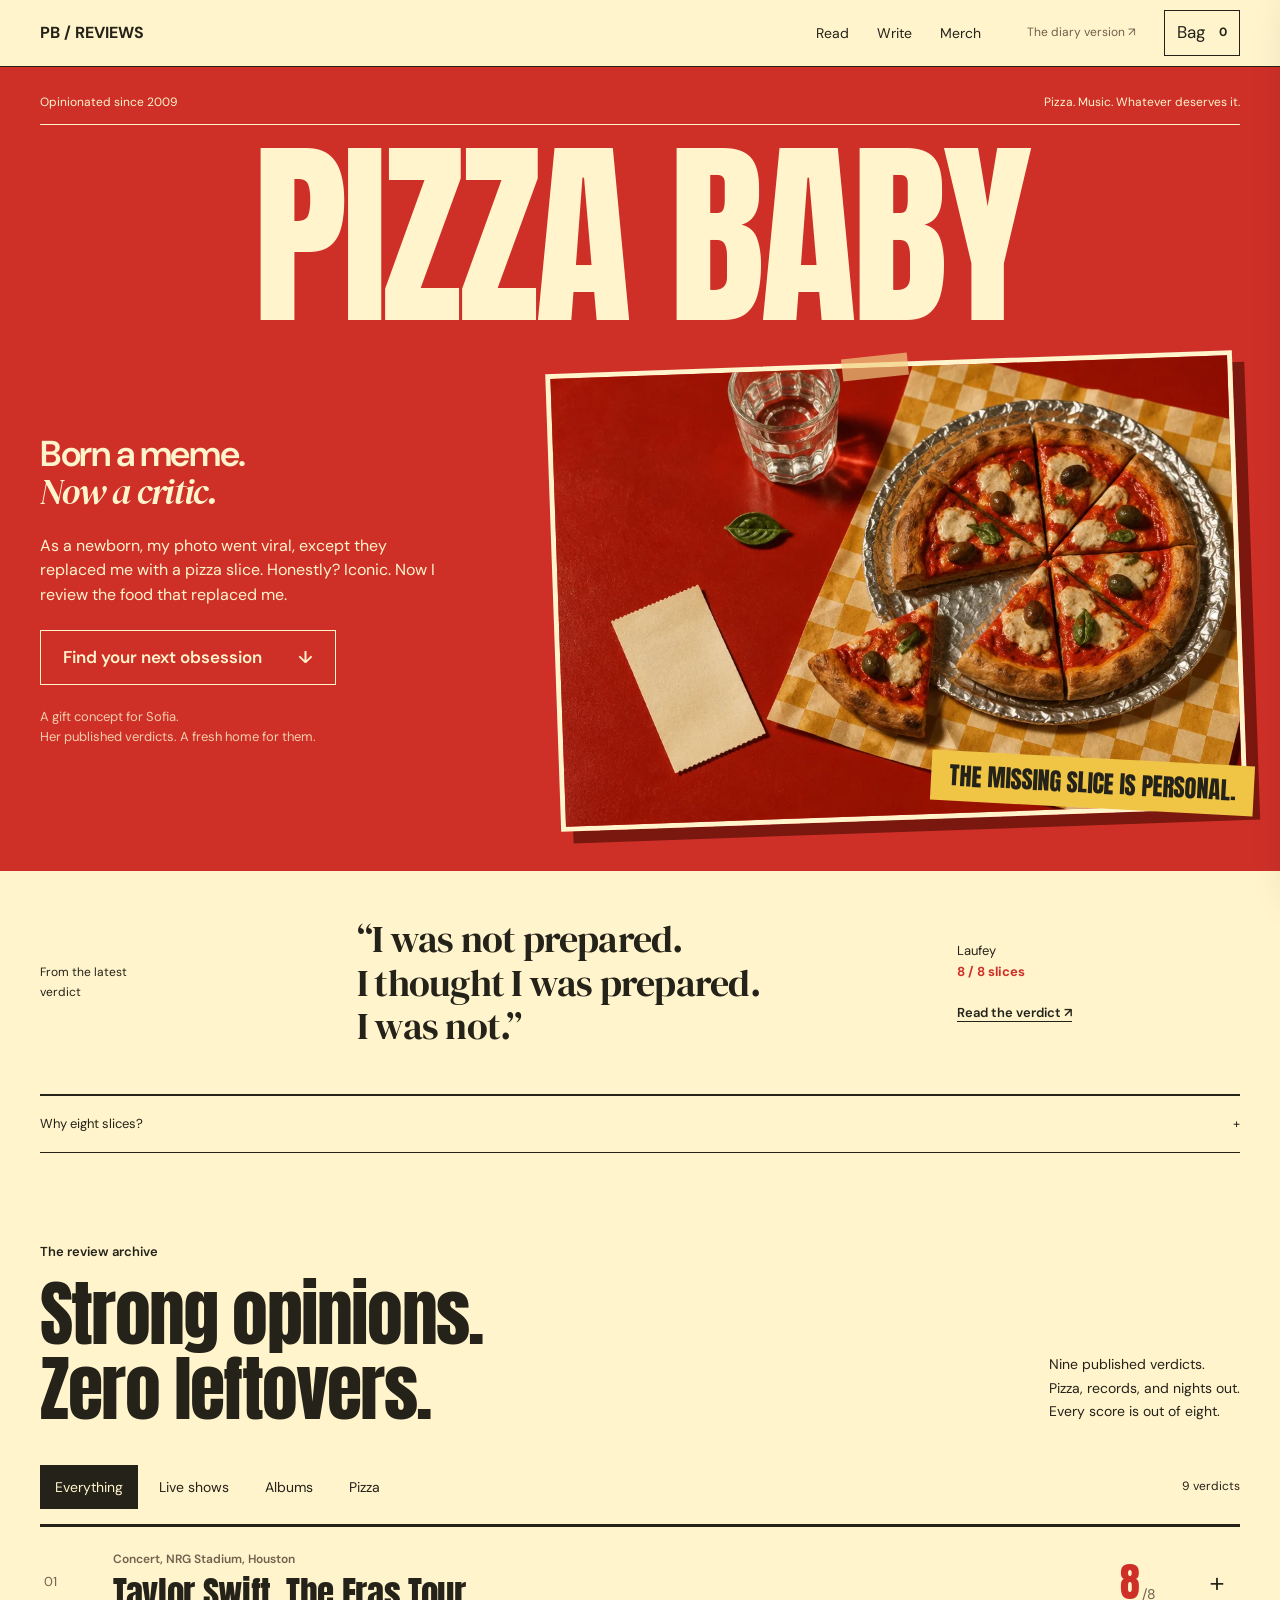
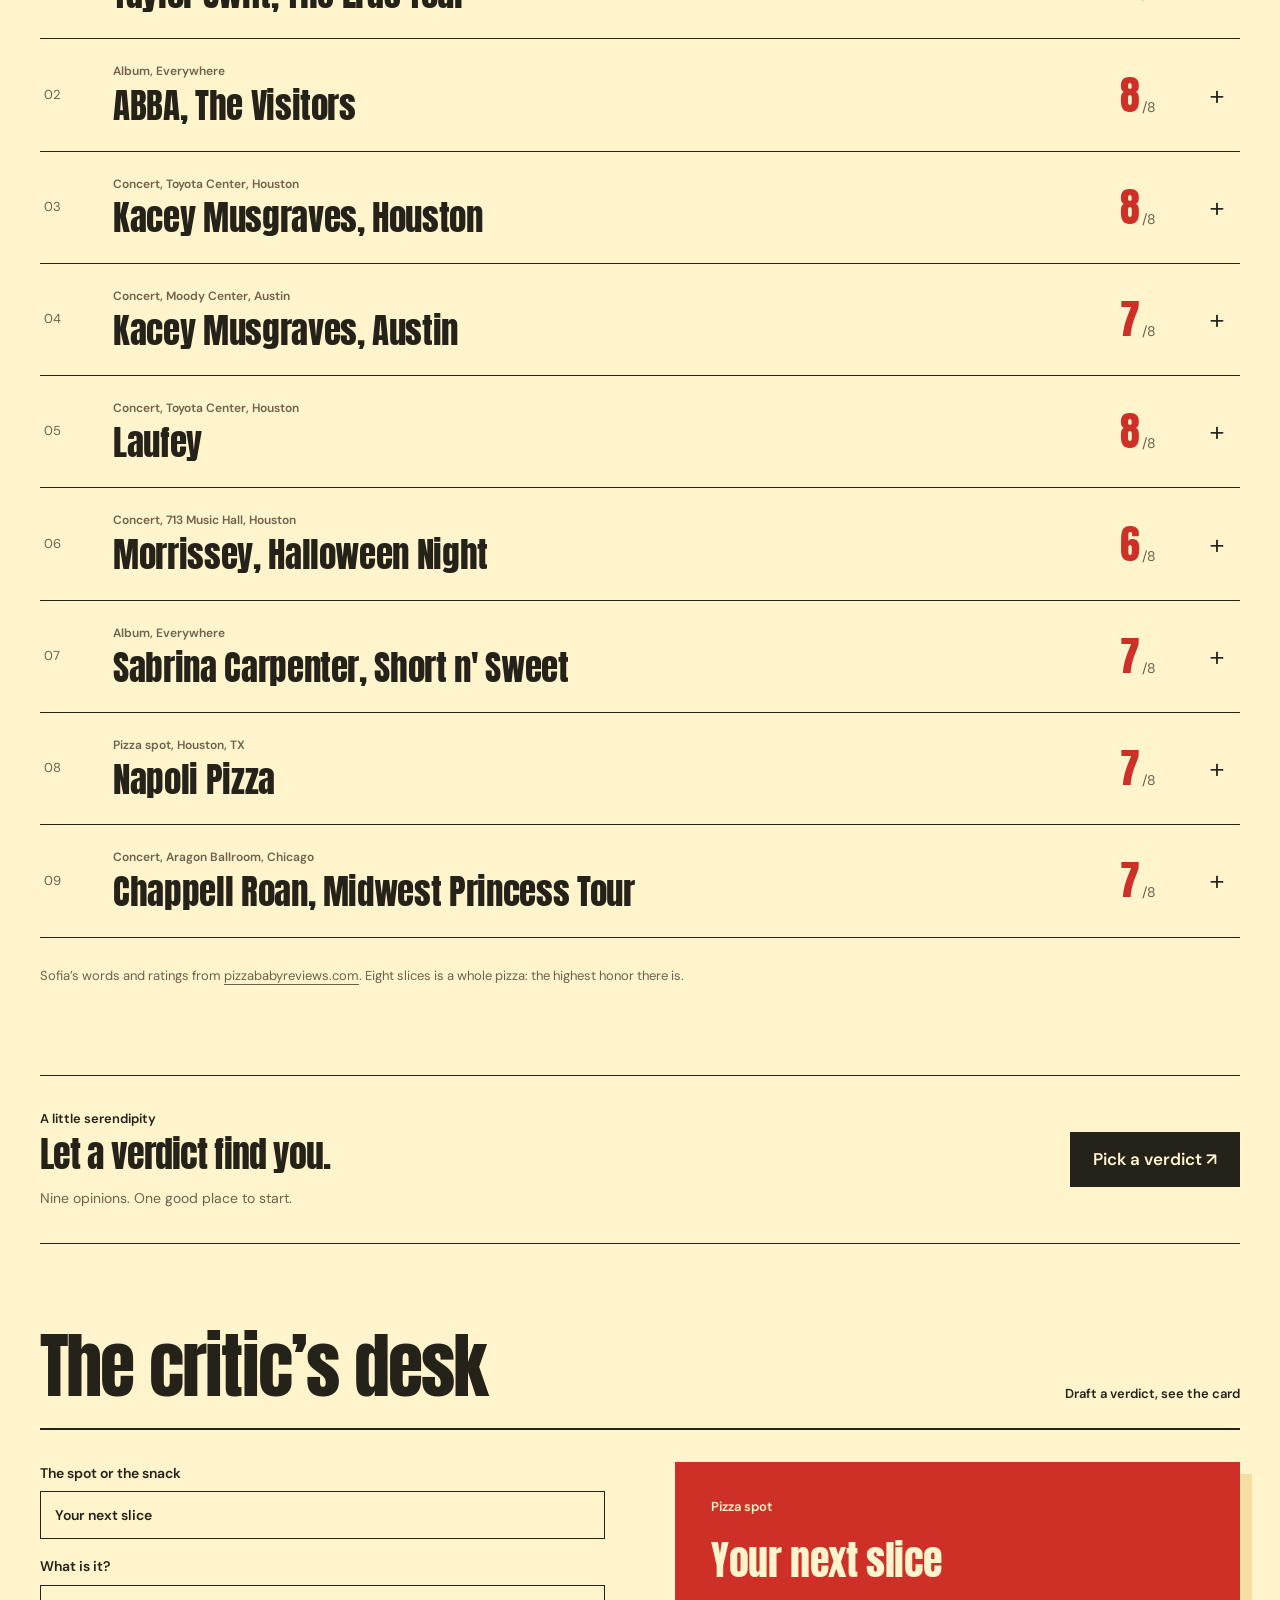
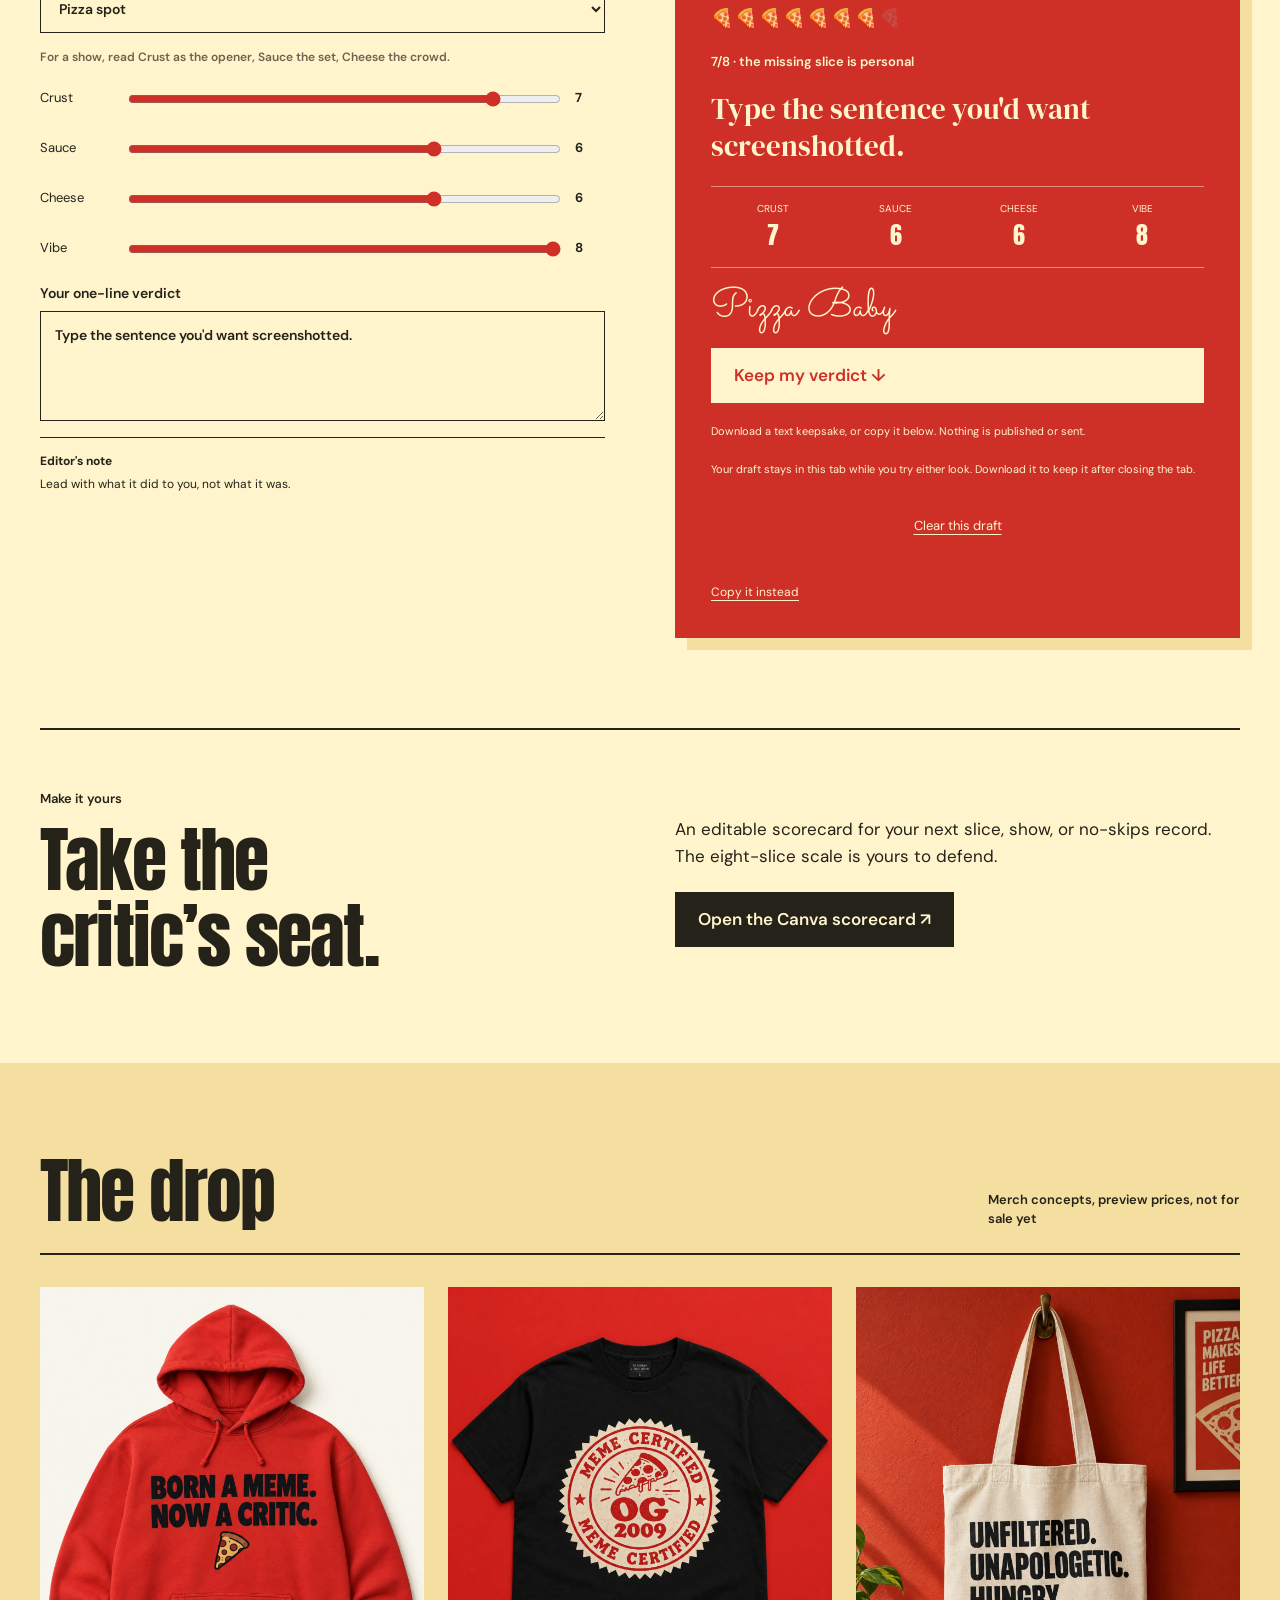
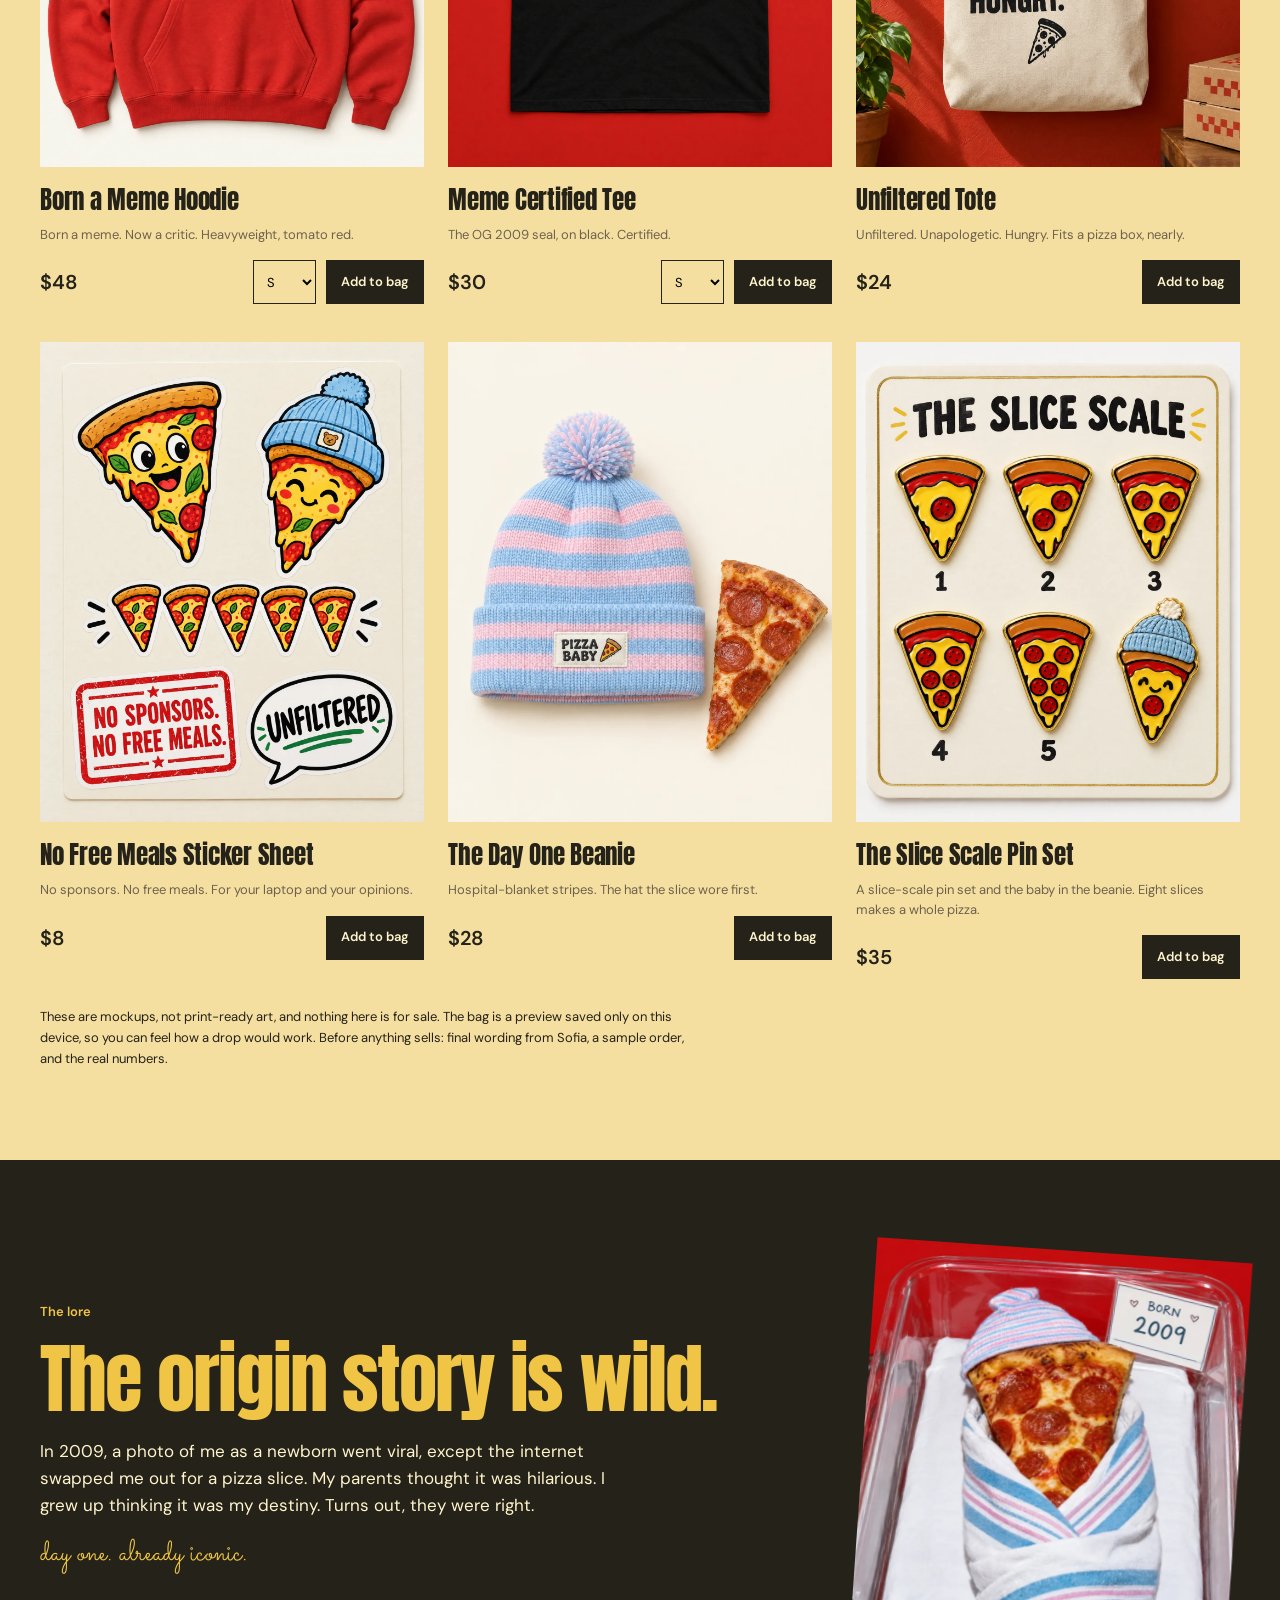
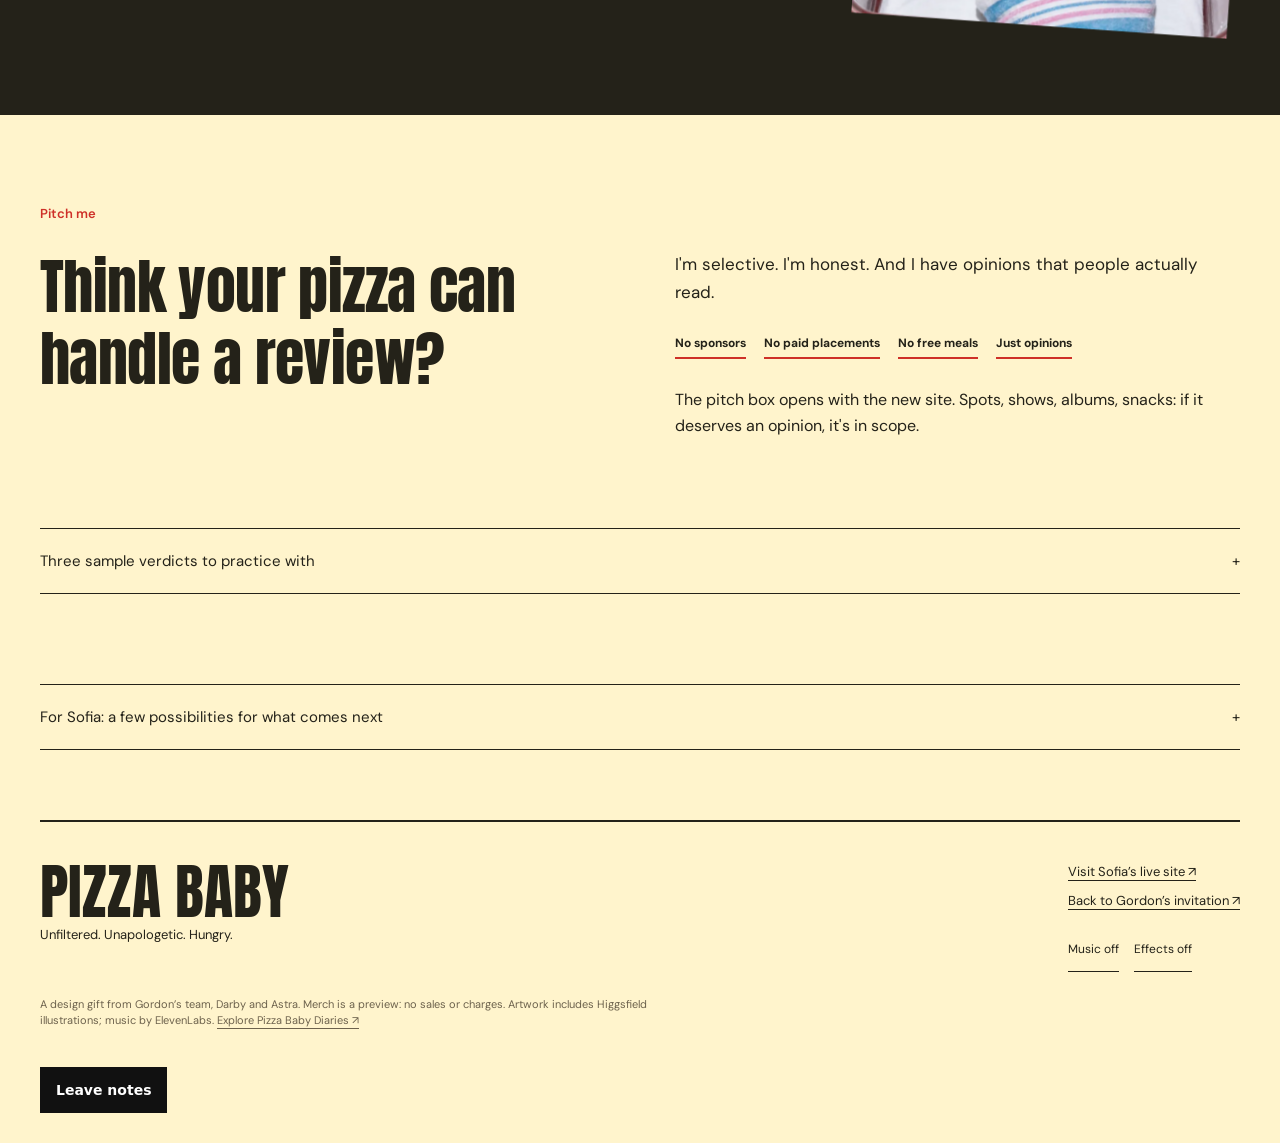
==== commit a0a2ee36: "Improve navigation, recovery, and usability" ====
--- a/index.html
+++ b/index.html
@@ -1,326 +1,5 @@
-<!doctype html>
-<html lang="en" data-look="box">
-<head>
-<meta charset="utf-8">
-<script>document.documentElement.classList.add("js")</script>
-<meta name="viewport" content="width=device-width, initial-scale=1, viewport-fit=cover">
-<title>Pizza Baby Reviews</title>
-<meta name="description" content="Born a meme. Now a critic. Pizza Baby's verdicts, the merch drop, and the story of the newborn the internet swapped for a slice.">
-<meta name="robots" content="noindex, nofollow, noarchive, noimageindex">
-<meta property="og:title" content="Pizza Baby Reviews">
-<meta property="og:description" content="Born a meme. Now a critic.">
-<meta property="og:image" content="art/hero.webp">
-<link rel="preconnect" href="https://fonts.googleapis.com">
-<link rel="preconnect" href="https://fonts.gstatic.com" crossorigin>
-<link href="https://fonts.googleapis.com/css2?family=Bowlby+One&family=Shrikhand&family=Sacramento&family=Nunito:wght@400;700;800&family=Rethink+Sans:ital,wght@0,400;0,600;0,800;1,400&family=Caveat+Brush&family=Martian+Mono:wght@500;700&display=swap" rel="stylesheet">
-<!-- STYLE: Look A "Box Press" = Corita Kent serigraph joy (Twenty Design Systems #9: joy, a rule stated warmly; chunky black type + hand marker) printed on a pizza-box lid; Look B "Pizza Baby Diaries" = built from Sofia's own Pinterest board pizza-baby-diaries (cream, blush, olive, hand-lettered script, candy-named palette, doodle mascots, polka dots) | WHY: she was born a meme and loves making people laugh; she chooses between the two live | ALT: a tabloid food-section front page (Scher volume) -->
-<style>
-/* Layout: a stack of pizza-box lids. Each section is a lid: a bold stamped header strip, then the contents. Stickers overlap edges on purpose. */
-:root{
-  --tomato:#e5321c; --sauce:#a3170a; --mozz:#fff5e3; --crust:#f4b740; --basil:#23753a; --char:#1b1411; --grease:#f6e2bf; --ink:#1b1411; --paper:#fff5e3; --muted:#6c5a4f; --card:#ffffff;
-  --display:"Bowlby One",Impact,"Arial Black",sans-serif;
-  --body:"Rethink Sans",system-ui,-apple-system,"Segoe UI",sans-serif;
-  --hand:"Caveat Brush","Comic Sans MS",cursive;
-  --mono:"Martian Mono",ui-monospace,"SF Mono",Menlo,monospace;
-  color-scheme:light;
-}
-@media (prefers-color-scheme:dark){:root:not([data-theme="light"]){--paper:#1b1411;--ink:#fff5e3;--muted:#cdb8a6;--card:#2a201b;--grease:#3a2b23;color-scheme:dark}}
-:root[data-theme="dark"]{--paper:#1b1411;--ink:#fff5e3;--muted:#cdb8a6;--card:#2a201b;--grease:#3a2b23;color-scheme:dark}
-/* LOOK B "Pizza Baby Diaries": built from Sofia's own Pinterest board (olive, bubblegum, buttercream, cowgirl doodles, swirly script) */
-html[data-look="diaries"]{--tomato:#ec6f9c;--sauce:#c24d79;--mozz:#fff4f7;--crust:#fbe29a;--basil:#7a7b2b;--char:#4b4c1d;--grease:#fbeef2;--display:"Shrikhand",Georgia,serif;--hand:"Sacramento","Brush Script MT",cursive;--body:"Nunito",system-ui,sans-serif}
-html[data-look="diaries"] h1,html[data-look="diaries"] h2,html[data-look="diaries"] h3{text-transform:none;letter-spacing:0}
-html[data-look="diaries"] .hero{background:var(--basil)}
-html[data-look="diaries"] .hero h1 span{color:var(--crust)}
-html[data-look="diaries"] .btn{border-radius:999px;border-width:2px;box-shadow:3px 3px 0 var(--char)}
-html[data-look="diaries"] .vcard,html[data-look="diaries"] .item{border-width:2px;border-radius:26px;box-shadow:0 10px 0 #ec6f9c33}
-html[data-look="diaries"] .marquee{background:var(--tomato);color:var(--mozz)}
-html[data-look="diaries"] .lore{background:var(--basil)}
-html[data-look="diaries"] .hand{font-size:34px}
-html[data-look="diaries"] body{background-image:radial-gradient(#ec6f9c22 2px,transparent 2.5px);background-size:26px 26px}
-[data-only]{display:none!important}
-html[data-look="box"] [data-only="box"],html[data-look="diaries"] [data-only="diaries"]{display:revert!important}
-.looks{position:fixed;left:50%;translate:-50% 0;bottom:calc(14px + env(safe-area-inset-bottom,0px));z-index:45;display:flex;gap:4px;align-items:center;background:var(--char);color:var(--mozz);border-radius:999px;padding:6px;box-shadow:0 10px 30px #0005;max-width:calc(100vw - 24px)}
-.looks span{font:700 12px var(--mono);letter-spacing:.08em;text-transform:uppercase;padding:0 10px;white-space:nowrap}
-.looks button{appearance:none;border:0;border-radius:999px;padding:10px 14px;font:800 14px var(--body);background:transparent;color:var(--mozz);cursor:pointer;min-height:44px;white-space:nowrap}
-.looks button[aria-pressed="true"]{background:var(--crust);color:var(--char)}
-@media (max-width:480px){.looks span{display:none}}
-.toast{position:fixed;left:50%;top:84px;translate:-50% 0;z-index:60;background:var(--char);color:var(--crust);font:400 20px var(--display);padding:12px 18px;border-radius:999px;box-shadow:4px 4px 0 var(--tomato);opacity:0;transition:opacity .25s;pointer-events:none}
-.toast.on{opacity:1}
-.polaroid img.mascot{aspect-ratio:auto;object-fit:contain;border-radius:0}
-.mascot{position:absolute;width:clamp(96px,14vw,150px)!important;right:-6px;bottom:-34px;transform:rotate(8deg);filter:drop-shadow(3px 4px 0 #0003)}
-*{box-sizing:border-box}
-html{scroll-behavior:smooth}
-body{margin:0;background:var(--paper);color:var(--ink);font:400 18px/1.55 var(--body);-webkit-font-smoothing:antialiased}
-img{max-width:100%;display:block}
-a{color:inherit}
-:focus-visible{outline:3px solid var(--crust);outline-offset:3px;border-radius:6px}
-h1,h2,h3{font-family:var(--display);font-weight:400;line-height:.98;letter-spacing:-.01em;text-wrap:balance;margin:0;text-transform:uppercase}
-p{margin:0}
-.wrap{padding-inline:max(16px,calc((100vw - 1160px)/2))}
-.stamp{font:700 12px var(--mono);letter-spacing:.14em;text-transform:uppercase}
-.hand{font-family:var(--hand);font-size:24px;line-height:1.1;color:var(--tomato)}
-
-/* top bar */
-.top{position:sticky;top:0;z-index:30;background:var(--tomato);color:var(--mozz);padding-top:env(safe-area-inset-top,0px)}
-.top .in{display:flex;gap:14px;align-items:center;justify-content:space-between;padding-block:10px}
-.logo{font:400 22px var(--display);white-space:nowrap;text-decoration:none;display:flex;align-items:center;gap:8px;letter-spacing:.02em}
-.logo i{font-style:normal;background:var(--mozz);color:var(--tomato);border-radius:999px;width:34px;height:34px;display:grid;place-items:center;font-size:18px}
-.nav{display:flex;gap:4px;flex-wrap:wrap;align-items:center}
-.nav a,.nav button{font:800 14px var(--body);text-decoration:none;color:var(--mozz);background:none;border:0;padding:10px 12px;border-radius:999px;cursor:pointer;min-height:44px}
-.nav a:hover,.nav button:hover{background:#ffffff22}
-.bagbtn{background:var(--char)!important;display:inline-flex;gap:8px;align-items:center}
-.bagbtn b{background:var(--crust);color:var(--char);border-radius:999px;min-width:22px;height:22px;display:grid;place-items:center;font-size:12px}
-@media (max-width:720px){.top .in{flex-wrap:wrap;row-gap:2px;padding-block:6px}.nav{width:100%;justify-content:space-between;gap:0}.nav a.opt{display:none}.nav a,.nav button{font-size:13px;padding:8px 9px}}
-
-/* hero: a box lid */
-.hero{background:var(--tomato);color:var(--mozz);position:relative;overflow:hidden}
-.hero .in{display:grid;grid-template-columns:minmax(0,1.05fr) minmax(0,1fr);gap:clamp(20px,4vw,56px);align-items:center;padding-block:clamp(20px,3.5vw,44px) clamp(88px,9vw,112px)}
-.hero h1{font-size:clamp(46px,min(7.4vw,11vh),108px);color:var(--mozz)}
-html[data-look="diaries"] .hero h1{font-size:clamp(42px,min(6.2vw,9.5vh),90px)}
-@media (min-width:900px){.looks{top:76px;bottom:auto;left:auto;right:16px;translate:none}}
-.hero .gifted{font:600 13px var(--mono);letter-spacing:.04em;opacity:.9;margin-top:14px}
-.hero .taste{display:flex;gap:10px;align-items:baseline;flex-wrap:wrap;margin-top:16px;padding:10px 14px;border:2px solid currentColor;border-radius:14px;max-width:44ch;font-size:15px}
-.hero .taste b{font:700 12px var(--mono);text-transform:uppercase;letter-spacing:.06em}
-.hero h1 span{display:block;color:var(--char);-webkit-text-stroke:0}
-.hero .lede{font-size:clamp(18px,2vw,22px);max-width:40ch;margin-top:18px;color:#fff3e6}
-.hero .cta{display:flex;gap:12px;flex-wrap:wrap;margin-top:26px}
-.btn{display:inline-flex;align-items:center;gap:10px;font:800 16px var(--body);text-decoration:none;padding:14px 22px;border-radius:999px;border:3px solid var(--char);background:var(--crust);color:var(--char);box-shadow:4px 4px 0 var(--char);cursor:pointer;min-height:50px;transition:transform .12s,box-shadow .12s}
-.btn:hover{transform:translate(-2px,-2px);box-shadow:6px 6px 0 var(--char)}
-.btn:active{transform:translate(3px,3px);box-shadow:1px 1px 0 var(--char)}
-.btn.ghost{background:var(--mozz)}
-.polaroid{background:var(--mozz);padding:12px 12px 46px;border-radius:6px;box-shadow:10px 14px 0 #00000033;transform:rotate(2.2deg);position:relative}
-.polaroid img{border-radius:3px;aspect-ratio:16/10;object-fit:cover;width:100%}
-.polaroid .hand{position:absolute;left:16px;bottom:10px;color:var(--char)}
-.sticker{position:absolute;font:400 15px var(--display);background:var(--crust);color:var(--char);border:3px solid var(--char);border-radius:999px;padding:12px 16px;box-shadow:3px 3px 0 var(--char);text-align:center;line-height:1}
-.sticker.s1{right:-10px;top:-18px;transform:rotate(9deg)}
-.sticker.s2{left:-18px;bottom:52px;transform:rotate(-8deg);background:var(--basil);color:var(--mozz)}
-.marquee{background:var(--char);color:var(--crust);overflow:hidden;white-space:nowrap;border-block:3px solid var(--char)}
-.marquee div{display:inline-block;padding-block:12px;font:400 18px var(--display);letter-spacing:.06em;animation:roll 30s linear infinite}
-@keyframes roll{to{transform:translateX(-50%)}}
-
-/* section lids */
-section{padding-block:clamp(48px,7vw,96px)}
-.lid{display:flex;gap:16px;align-items:end;justify-content:space-between;flex-wrap:wrap;border-bottom:4px solid var(--ink);padding-bottom:14px;margin-bottom:28px}
-.lid h2{font-size:clamp(38px,6vw,76px)}
-.lid .stamp{color:var(--tomato)}
-
-/* verdicts */
-.verdicts{display:grid;grid-template-columns:repeat(auto-fit,minmax(min(100%,320px),1fr));gap:22px}
-.vcard{background:var(--card);border:3px solid var(--ink);border-radius:18px;padding:22px;display:grid;gap:12px;box-shadow:6px 6px 0 var(--ink);position:relative}
-.vcard .kind{font:700 11px var(--mono);letter-spacing:.12em;text-transform:uppercase;color:var(--muted)}
-.vcard h3{font-size:28px}
-.slices{font-size:20px;letter-spacing:1px;display:flex;flex-wrap:wrap;gap:2px}
-.slices .off{opacity:.22;filter:grayscale(1)}
-.vcard blockquote{margin:0;font-size:19px;line-height:1.45}
-.vcard .note{font:12px var(--mono);color:var(--muted)}
-.vcard.sample{border-style:dashed;box-shadow:6px 6px 0 var(--crust)}.tagsample{justify-self:start;font:700 11px var(--mono);letter-spacing:.1em;text-transform:uppercase;background:var(--crust);color:var(--char);padding:5px 10px;border-radius:999px}
-.empty{border:3px dashed var(--ink);border-radius:18px;padding:22px;display:grid;gap:10px}
-
-/* critic's desk tool */
-.desk{display:grid;grid-template-columns:minmax(0,1fr) minmax(0,1fr);gap:28px;align-items:start}
-.form{display:grid;gap:14px}
-.form label{display:grid;gap:6px;font-weight:800}
-.form input[type=text],.form textarea,.form select{font:400 17px var(--body);padding:12px 14px;border:3px solid var(--ink);border-radius:12px;background:var(--card);color:var(--ink);width:100%}
-.form textarea{min-height:92px;resize:vertical}
-.rate{display:grid;grid-template-columns:90px 1fr 40px;gap:10px;align-items:center;font-weight:800}
-.rate input{accent-color:var(--tomato);width:100%}
-.coach{background:var(--grease);border-radius:14px;padding:14px 16px;font-size:16px;display:grid;gap:6px}
-.coach b{color:var(--tomato)}
-.card-out{background:var(--tomato);color:var(--mozz);border:4px solid var(--char);border-radius:22px;padding:24px;box-shadow:8px 8px 0 var(--char);display:grid;gap:12px;position:sticky;top:90px}
-.card-out .stamp{color:var(--crust)}
-.card-out h3{font-size:clamp(30px,4vw,44px);color:var(--mozz)}
-.card-out .big{font:400 clamp(26px,3vw,34px)/1.15 var(--body);font-weight:800}
-.card-out .scores{display:grid;grid-template-columns:repeat(4,1fr);gap:8px;font:700 12px var(--mono);text-align:center}
-.card-out .scores span{background:#00000026;border-radius:10px;padding:8px 4px}
-.card-out .scores b{display:block;font:400 22px var(--display)}
-.card-out .sig{font-family:var(--hand);font-size:26px;color:var(--crust)}
-
-/* merch */
-.shop{display:grid;grid-template-columns:repeat(auto-fit,minmax(min(100%,250px),1fr));gap:22px}
-.item{background:var(--card);border:3px solid var(--ink);border-radius:18px;overflow:hidden;display:grid;grid-template-rows:auto 1fr;box-shadow:6px 6px 0 var(--ink)}
-.item img{aspect-ratio:4/5;object-fit:cover;width:100%;border-bottom:3px solid var(--ink)}
-.item .in{padding:16px;display:grid;gap:8px;align-content:start}
-.item h3{font-size:22px}
-.item p{font-size:16px;color:var(--muted)}
-.item .buy{display:flex;gap:10px;align-items:center;justify-content:space-between;flex-wrap:wrap;margin-top:6px}
-.price{font:400 24px var(--display)}
-.item select{font:600 15px var(--body);padding:8px 10px;border:2px solid var(--ink);border-radius:10px;background:var(--card);color:var(--ink);min-height:44px}
-.item .btn{padding:10px 16px;min-height:44px;font-size:15px}
-.shopnote{margin-top:22px;font-size:16px;color:var(--muted);max-width:70ch}
-
-/* bag drawer */
-.drawer{position:fixed;inset:auto 0 0 auto;top:0;width:min(420px,100%);background:var(--paper);border-left:4px solid var(--ink);z-index:50;transform:translateX(105%);transition:transform .3s;display:grid;grid-template-rows:auto 1fr auto;padding-top:env(safe-area-inset-top,0px)}
-.drawer.open{transform:none}
-.drawer header,.drawer footer{padding:18px;border-bottom:3px solid var(--ink);display:flex;justify-content:space-between;align-items:center;gap:10px}
-.drawer footer{border-top:3px solid var(--ink);border-bottom:0;display:grid;padding-bottom:calc(18px + env(safe-area-inset-bottom,0px))}
-.drawer ul{list-style:none;margin:0;padding:12px 18px;overflow:auto;display:grid;gap:10px;align-content:start}
-.drawer li{display:grid;grid-template-columns:64px 1fr auto;gap:12px;align-items:center}
-.drawer li img{width:64px;height:64px;object-fit:cover;border-radius:10px;border:2px solid var(--ink)}
-.drawer li button{background:none;border:0;font:700 13px var(--mono);color:var(--tomato);cursor:pointer;min-height:44px}
-.x{background:none;border:0;font:400 28px var(--display);cursor:pointer;color:var(--ink);min-width:44px;min-height:44px}
-.scrim{position:fixed;inset:0;background:#0006;z-index:40;opacity:0;pointer-events:none;transition:opacity .3s}
-.scrim.on{opacity:1;pointer-events:auto}
-.checkout-msg{background:var(--grease);border-radius:12px;padding:12px;font-size:15px}
-
-/* lore */
-.lore{background:var(--char);color:var(--mozz)}
-.lore .in{display:grid;grid-template-columns:minmax(0,1fr) minmax(0,1fr);gap:clamp(24px,5vw,64px);align-items:center}
-.lore h2{font-size:clamp(40px,6vw,80px);color:var(--crust)}
-.lore p{font-size:20px;max-width:46ch;color:#f7e6d4}
-.lore .seal{width:min(320px,80%);justify-self:center;transform:rotate(-6deg);border-radius:50%;border:4px solid var(--crust);box-shadow:0 0 0 10px var(--char),0 0 0 14px var(--crust)}
-
-/* radar + pitch */
-.two{display:grid;grid-template-columns:minmax(0,1fr) minmax(0,1fr);gap:28px}
-.radar{list-style:none;margin:0;padding:0;display:grid;gap:12px}
-.radar li{display:grid;grid-template-columns:auto 1fr;gap:14px;align-items:center;padding:14px;border:3px solid var(--ink);border-radius:14px;background:var(--card)}
-.radar time{font:700 12px var(--mono);background:var(--tomato);color:var(--mozz);padding:8px 10px;border-radius:10px;text-align:center;line-height:1.3;min-width:90px}
-.pitch{background:var(--crust);color:var(--char);border:4px solid var(--char);border-radius:22px;padding:26px;display:grid;gap:14px;box-shadow:8px 8px 0 var(--char)}
-.pitch h3{font-size:clamp(30px,4vw,46px)}
-.rules{display:flex;flex-wrap:wrap;gap:8px}
-.rules span{background:var(--char);color:var(--crust);font:700 12px var(--mono);letter-spacing:.08em;text-transform:uppercase;padding:8px 12px;border-radius:999px}
-
-/* for sofia */
-.gift{background:var(--grease)}
-.plan{display:grid;grid-template-columns:repeat(auto-fit,minmax(min(100%,240px),1fr));gap:18px}
-.plan div{background:var(--card);border:3px solid var(--ink);border-radius:16px;padding:18px;display:grid;gap:8px}
-.plan h3{font-size:22px}
-.plan p{font-size:16px}
-
-footer.site{background:var(--tomato);color:var(--mozz);padding-block:36px calc(36px + env(safe-area-inset-bottom,0px));display:grid;gap:10px;font-size:15px}
-footer.site b{font:400 28px var(--display)}
-
-@media (max-width:860px){
-  .launch{grid-template-columns:1fr!important}
-  .hero .in,.desk,.lore .in,.two{grid-template-columns:1fr}
-  .card-out{position:static}
-  .polaroid{transform:rotate(1.2deg);margin-inline:10px}
-}
-@media (prefers-reduced-motion:reduce){*{animation:none!important;transition:none!important}html{scroll-behavior:auto}}
-
-/* joy layer */
-@keyframes wiggle{0%,100%{transform:rotate(-2deg)}50%{transform:rotate(2.5deg)}}
-@keyframes hop{0%,100%{transform:rotate(8deg) translateY(0)}50%{transform:rotate(4deg) translateY(-14px)}}
-@keyframes popin{0%{transform:scale(0) rotate(-30deg);opacity:0}70%{transform:scale(1.25) rotate(8deg);opacity:1}100%{transform:scale(1) rotate(0)}}
-@keyframes fall{to{transform:translate(var(--dx),110vh) rotate(var(--rot));opacity:.9}}
-#baby{animation:wiggle 3.2s ease-in-out infinite}
-.mascot{animation:hop 1.8s ease-in-out infinite}
-.vcard .slices span{display:inline-block}
-html.js .vcard:not(.in) .slices span{transform:scale(0)}
-.vcard.in .slices span{animation:popin .45s cubic-bezier(.2,1.6,.4,1) forwards}
-.sticker{cursor:grab;touch-action:none;user-select:none;z-index:3}
-.sticker:active{cursor:grabbing}
-.vcard,.item{transition:transform .15s ease-out,box-shadow .15s}
-.confetti{position:fixed;top:-40px;z-index:80;pointer-events:none;font-size:26px;animation:fall var(--t) cubic-bezier(.3,.6,.5,1) forwards}
-.lines{display:grid;grid-template-columns:repeat(auto-fit,minmax(min(100%,260px),1fr));gap:16px;margin:0 0 28px}
-.lines article{background:var(--mozz);color:var(--ink);border:3px solid var(--ink);border-radius:20px;padding:18px;display:grid;gap:8px;align-content:start;box-shadow:5px 5px 0 var(--ink)}
-.lines h3{font-size:clamp(24px,2.6vw,32px)}
-.lines .poster{width:100%;aspect-ratio:4/5;object-fit:cover;margin:-4px 0 6px;border:3px solid var(--ink)}
-html[data-look="diaries"] .lines .poster{border-radius:18px;border-width:2px}
-html[data-look="box"] #drop .lines article::after{inset:-12px -12px auto 50%;height:34%}
-#drop{overflow-x:clip}
-html[data-look="box"] .lines .poster{position:relative;border:0;transform:rotate(-1.2deg);box-shadow:8px 6px 0 color-mix(in srgb,var(--ink-b,#ff6a4d) 60%,transparent)}
-.lines summary{cursor:pointer;font-weight:800;min-height:40px;display:flex;align-items:center}
-.lines details p{font-style:italic;margin:6px 0}
-.lines a{color:var(--tomato);font-weight:800}
-.spin{display:grid;gap:16px;justify-items:center;text-align:center;background:var(--char);color:var(--mozz);border-radius:26px;padding:clamp(24px,4vw,40px);border:4px solid var(--ink)}
-.spin h2{font-size:clamp(34px,5vw,60px);color:var(--crust)}
-.wheel{font:400 clamp(26px,4vw,44px)/1.1 var(--display);min-height:2.4em;display:grid;place-items:center;max-width:24ch;color:var(--mozz)}
-.wheel.go{animation:wiggle .18s linear infinite}
-.vcard.pick{outline:6px solid var(--crust);outline-offset:4px}
-
-/* LOOK A, done as Corita Kent actually printed: flat inks pulled one over another (multiply), slightly off register,
-   hand lettering, square cut paper. FORBIDS in this look: typewriter caps labels, rounded cards with drop shadows, pill buttons. */
-html[data-look="box"] .stamp,html[data-look="box"] .vcard .kind,html[data-look="box"] .tagsample,html[data-look="box"] .lines .stamp{font:400 clamp(19px,1.8vw,24px)/1.05 var(--hand);letter-spacing:0;text-transform:none}
-html[data-look="box"] .lid .stamp{transform:rotate(-2deg)}
-/* the first screen gets the same print: two ink pulls behind the photo, the headline printed twice off register */
-html[data-look="box"] .hero .in{position:relative;isolation:isolate}
-html[data-look="box"] .hero .in::before{content:"";position:absolute;z-index:-1;right:6%;top:12%;width:min(40vw,520px);aspect-ratio:1;border-radius:50%;background:#ffd95e;mix-blend-mode:multiply;opacity:.9}
-html[data-look="box"] .hero .in::after{content:"";position:absolute;z-index:-1;right:22%;top:46%;width:min(26vw,330px);height:min(18vw,230px);background:#ff8fb1;mix-blend-mode:multiply;opacity:.85;transform:rotate(-7deg)}
-html[data-look="box"] .hero h1{text-shadow:6px 5px 0 color-mix(in srgb,#ffd95e 85%,transparent)}
-html[data-look="box"] .hero h1 span{text-shadow:6px 5px 0 color-mix(in srgb,#ff8fb1 80%,transparent)}
-html[data-look="box"] .polaroid{border-radius:0;box-shadow:none}
-html[data-look="box"] .hero .taste b{font:400 22px/1 var(--hand);letter-spacing:0;text-transform:none}
-@media (max-width:820px){html[data-look="box"] .hero .in::before{width:70vw;top:auto;bottom:4%;right:-10%}html[data-look="box"] .hero .in::after{display:none}}
-html[data-look="diaries"] .stamp,html[data-look="diaries"] .vcard .kind,html[data-look="diaries"] .tagsample{font:800 14px/1.3 var(--body);letter-spacing:.01em;text-transform:none}
-html[data-look="box"] .btn{border-radius:0;border:0;box-shadow:7px 5px 0 color-mix(in srgb,var(--tomato) 70%,transparent);transform:rotate(-.6deg)}
-html[data-look="box"] .btn.ghost{background:var(--mozz);box-shadow:7px 5px 0 color-mix(in srgb,var(--crust) 85%,transparent)}
-html[data-look="box"] .btn:hover{transform:rotate(-.6deg) translate(-2px,-2px)}
-html[data-look="box"] .nav a,html[data-look="box"] .nav button{border-radius:0}
-html[data-look="box"] .vcard,html[data-look="box"] .item,html[data-look="box"] .plan div,html[data-look="box"] .lines article{border:0;border-radius:0;box-shadow:none;isolation:isolate;position:relative;background:transparent}
-html[data-look="box"] .vcard::before,html[data-look="box"] .item::before,html[data-look="box"] .plan div::before,html[data-look="box"] .lines article::before{content:"";position:absolute;inset:0;z-index:-2;background:var(--ink-a,var(--crust))}
-html[data-look="box"] .vcard::after,html[data-look="box"] .item::after,html[data-look="box"] .plan div::after,html[data-look="box"] .lines article::after{content:"";position:absolute;inset:auto -10px -10px 46%;height:42%;z-index:-1;background:var(--ink-b,var(--tomato));mix-blend-mode:multiply;opacity:.8;pointer-events:none}
-html[data-look="box"] .verdicts > :nth-child(4n+1),html[data-look="box"] .shop > :nth-child(4n+1),html[data-look="box"] .plan > :nth-child(4n+1),html[data-look="box"] .lines > :nth-child(3n+1){--ink-a:#ffd95e;--ink-b:#ff6a4d;transform:rotate(-1deg)}
-html[data-look="box"] .verdicts > :nth-child(4n+2),html[data-look="box"] .shop > :nth-child(4n+2),html[data-look="box"] .plan > :nth-child(4n+2),html[data-look="box"] .lines > :nth-child(3n+2){--ink-a:#ffc2d1;--ink-b:#ffd23f;transform:rotate(.8deg)}
-html[data-look="box"] .verdicts > :nth-child(4n+3),html[data-look="box"] .shop > :nth-child(4n+3),html[data-look="box"] .plan > :nth-child(4n+3),html[data-look="box"] .lines > :nth-child(3n+3){--ink-a:#a9dcff;--ink-b:#ff8fb1;transform:rotate(-.5deg)}
-html[data-look="box"] .verdicts > :nth-child(4n+4),html[data-look="box"] .shop > :nth-child(4n+4),html[data-look="box"] .plan > :nth-child(4n+4){--ink-a:#fff3d6;--ink-b:#4fbf7a;transform:rotate(1.1deg)}
-html[data-look="box"] .vcard,html[data-look="box"] .item,html[data-look="box"] .plan div,html[data-look="box"] .lines article{color:#1b1411}
-html[data-look="box"] .vcard .kind,html[data-look="box"] .item p,html[data-look="box"] .vcard .note{color:#3b2a20}
-html[data-look="box"] .item img{border-bottom:0;mix-blend-mode:multiply}
-html[data-look="box"] .item select{border-radius:0;background:#fff8}
-html[data-look="box"] .vcard.sample::before{background:repeating-linear-gradient(-45deg,var(--ink-a,#fff3d6) 0 14px,#fff6 14px 22px)}
-html[data-look="box"] .lid{border-bottom:0;background:linear-gradient(var(--tomato),var(--tomato)) left bottom/100% 6px no-repeat,linear-gradient(color-mix(in srgb,var(--crust) 80%,transparent),color-mix(in srgb,var(--crust) 80%,transparent)) 9px calc(100% + 5px)/100% 6px no-repeat}
-html[data-look="box"] .lid h2{text-shadow:5px 4px 0 color-mix(in srgb,var(--crust) 75%,transparent)}
-html[data-look="box"] .hero .taste{border-radius:0;border-width:3px}
-@media (prefers-color-scheme:dark){:root:not([data-theme="light"])[data-look="box"] .vcard,:root:not([data-theme="light"])[data-look="box"] .item{color:#1b1411}}
-@media (prefers-reduced-motion:reduce){#baby,.mascot,.wheel.go{animation:none}.vcard .slices span{transform:none}.confetti{display:none}}
-</style>
-</head>
-<body>
-
-<header class="top">
-  <div class="in wrap">
-    <a class="logo" href="#top"><i>🍕</i>PIZZA BABY</a>
-    <nav class="nav" aria-label="Sections">
-      <a href="#verdicts" class="opt">Verdicts</a>
-      <a href="#drop">The Drop</a>
-      <a href="#lore" class="opt">The Lore</a>
-      <a href="#pitch" class="opt">Pitch Me</a>
-      <button type="button" id="jingle" aria-pressed="false" class="opt">Music off</button><button type="button" id="pops" aria-pressed="false" class="opt">Effects off</button>
-      <button type="button" class="bagbtn" id="bagbtn" aria-controls="drawer">Bag <b id="bagcount">0</b></button>
-    </nav>
-  </div>
-</header>
-
-<main id="top">
-<section class="hero" style="padding:0" data-note="Hero and first impression">
-  <div class="in wrap">
-    <div data-note-slot>
-      <p class="stamp" data-only="box">The Original, Since 2009</p><p class="hand" data-only="diaries" style="color:var(--crust)">the pizza baby diaries</p>
-      <h1>Born a meme. <span>Now a critic.</span></h1>
-      <p class="lede">As a newborn, my photo went viral, except they replaced me with a pizza slice. Honestly? Iconic. Now I review the food that replaced me.</p>
-      <div class="cta"><a class="btn" href="#verdicts">Read a verdict</a><a class="btn ghost" href="#drop">See the merch ideas</a></div>
-      <p class="taste"><b>Latest: Laufey, 8 of 8</b> <span>"I was not prepared. I thought I was prepared. I was not."</span></p>
-      <p class="gifted">A gift concept from Gordon's team for Sofia. Her published verdicts, our proposed design.</p>
-    </div>
-    <figure class="polaroid" style="margin:0">
-      <img data-only="box" id="baby" src="art/hero.webp" alt="A pepperoni pizza slice swaddled like a newborn in a striped hospital blanket and knit beanie, in a bassinet labeled Born 2009">
-      <img data-only="diaries" src="art/b-scene.webp" alt="A hand-drawn pizza-crust castle, a pink polka-dot pony and cowgirl-hat pizza slices among sparkle stars"><span class="hand" data-only="box">day one. already iconic.</span><span class="hand" data-only="diaries">dear diary: still iconic.</span><img class="mascot" data-only="diaries" src="art/b-mascot.webp" alt="" aria-hidden="true">
-      <span class="sticker s1" data-only="box">MEME<br>CERTIFIED</span><span class="sticker s1" data-only="diaries">8 slices<br>or bust</span>
-      <span class="sticker s2">OG<br>2009</span>
-    </figure>
-  </div>
-  <div class="marquee" aria-hidden="true"><div>UNFILTERED ★ UNAPOLOGETIC ★ HUNGRY ★ NO SPONSORS ★ NO FREE MEALS ★ JUST THE TRUTH ★ UNFILTERED ★ UNAPOLOGETIC ★ HUNGRY ★ NO SPONSORS ★ NO FREE MEALS ★ JUST THE TRUTH ★&nbsp;</div></div>
-</section>
-
-<section id="verdicts" class="wrap" data-note="Verdict cards">
-  <div class="lid"><h2>Latest verdicts</h2><p class="stamp">Rated in slices, 8 is a whole pizza</p></div>
-  <div class="verdicts"><article class="vcard"><p class="kind">Concert, NRG Stadium, Houston</p><h3>Taylor Swift, The Eras Tour</h3><div class="slices" role="img" aria-label="8 of 8 slices"><span>🍕</span><span>🍕</span><span>🍕</span><span>🍕</span><span>🍕</span><span>🍕</span><span>🍕</span><span>🍕</span></div><blockquote>I have been to a lot of concerts. I have never been to anything like this. I don't give 8 slices lightly. This one was never in question.</blockquote></article><article class="vcard"><p class="kind">Album, Everywhere</p><h3>ABBA, The Visitors</h3><div class="slices" role="img" aria-label="8 of 8 slices"><span>🍕</span><span>🍕</span><span>🍕</span><span>🍕</span><span>🍕</span><span>🍕</span><span>🍕</span><span>🍕</span></div><blockquote>ABBA made their best album when they had nothing left to lose and everything to process. This one deserved better from history and I'm correcting the record.</blockquote></article><article class="vcard"><p class="kind">Concert, Toyota Center, Houston</p><h3>Kacey Musgraves, Houston</h3><div class="slices" role="img" aria-label="8 of 8 slices"><span>🍕</span><span>🍕</span><span>🍕</span><span>🍕</span><span>🍕</span><span>🍕</span><span>🍕</span><span>🍕</span></div><blockquote>Her voice is the production. Eight slices. No notes. Houston showed up.</blockquote></article><article class="vcard"><p class="kind">Concert, Moody Center, Austin</p><h3>Kacey Musgraves, Austin</h3><div class="slices" role="img" aria-label="7 of 8 slices"><span>🍕</span><span>🍕</span><span>🍕</span><span>🍕</span><span>🍕</span><span>🍕</span><span>🍕</span><span class="off">🍕</span></div><blockquote>Seven slices. The missing slice is the drive back on I-10 at midnight.</blockquote></article><article class="vcard"><p class="kind">Concert, Toyota Center, Houston</p><h3>Laufey</h3><div class="slices" role="img" aria-label="8 of 8 slices"><span>🍕</span><span>🍕</span><span>🍕</span><span>🍕</span><span>🍕</span><span>🍕</span><span>🍕</span><span>🍕</span></div><blockquote>I was not prepared. I thought I was prepared. I was not.</blockquote></article><article class="vcard"><p class="kind">Concert, 713 Music Hall, Houston</p><h3>Morrissey, Halloween Night</h3><div class="slices" role="img" aria-label="6 of 8 slices"><span>🍕</span><span>🍕</span><span>🍕</span><span>🍕</span><span>🍕</span><span>🍕</span><span class="off">🍕</span><span class="off">🍕</span></div><blockquote>This is either the most on-brand thing I've ever done or a cry for help. Probably both.</blockquote></article><article class="vcard"><p class="kind">Album, Everywhere</p><h3>Sabrina Carpenter, Short n' Sweet</h3><div class="slices" role="img" aria-label="7 of 8 slices"><span>🍕</span><span>🍕</span><span>🍕</span><span>🍕</span><span>🍕</span><span>🍕</span><span>🍕</span><span class="off">🍕</span></div><blockquote>Seven slices. The missing one is because I needed more.</blockquote></article><article class="vcard"><p class="kind">Pizza spot, Houston, TX</p><h3>Napoli Pizza</h3><div class="slices" role="img" aria-label="7 of 8 slices"><span>🍕</span><span>🍕</span><span>🍕</span><span>🍕</span><span>🍕</span><span>🍕</span><span>🍕</span><span class="off">🍕</span></div><blockquote>The margherita is the move. Don't overthink it. Seven slices. The missing one is because I had to share and I didn't want to.</blockquote></article><article class="vcard"><p class="kind">Concert, Aragon Ballroom, Chicago</p><h3>Chappell Roan, Midwest Princess Tour</h3><div class="slices" role="img" aria-label="7 of 8 slices"><span>🍕</span><span>🍕</span><span>🍕</span><span>🍕</span><span>🍕</span><span>🍕</span><span>🍕</span><span class="off">🍕</span></div><blockquote>One slice off because the opener ran 20 minutes over and I was standing the whole time. My feet have opinions.</blockquote></article></div><p class="note" style="margin-top:18px">From pizzababyreviews.com, as published. Eight slices is a whole pizza: the highest honor there is.</p>
-  <div class="lid" style="margin-top:56px"><h2 style="font-size:clamp(30px,4.5vw,54px)">Samples for the semester</h2><p class="stamp">Starter verdicts in her format, not real reviews</p></div>
-  <div class="verdicts"><article class="vcard sample"><p class="kind">Dining hall, Tuesday</p><h3>Dining Hall Pepperoni</h3><div class="slices" role="img" aria-label="5 of 8 slices"><span>🍕</span><span>🍕</span><span>🍕</span><span>🍕</span><span>🍕</span><span class="off">🍕</span><span class="off">🍕</span><span class="off">🍕</span></div><blockquote>The cheese had given up before I got there. The crust had not, and I respect a crust that shows up for work. Five slices. Three of them are for the crust's attitude.</blockquote><span class="tagsample">Sample verdict</span></article><article class="vcard sample"><p class="kind">Late night, 1:14 a.m.</p><h3>Gas Station Slice, Under the Heat Lamp</h3><div class="slices" role="img" aria-label="6 of 8 slices"><span>🍕</span><span>🍕</span><span>🍕</span><span>🍕</span><span>🍕</span><span>🍕</span><span class="off">🍕</span><span class="off">🍕</span></div><blockquote>I didn't choose this slice. It chose me, at a moment of weakness and a quarter tank. Six slices. Two are pure gratitude.</blockquote><span class="tagsample">Sample verdict</span></article><article class="vcard sample"><p class="kind">Taste test, Dorm microwave</p><h3>Frozen Pizza vs. the Microwave</h3><div class="slices" role="img" aria-label="3 of 8 slices"><span>🍕</span><span>🍕</span><span>🍕</span><span class="off">🍕</span><span class="off">🍕</span><span class="off">🍕</span><span class="off">🍕</span><span class="off">🍕</span></div><blockquote>The box promised a rising crust. Nothing rose. Not the crust, not my spirits. Three slices, and one of them is for the box art.</blockquote><span class="tagsample">Sample verdict</span></article></div>
-  <p class="note" style="margin-top:18px">Written by Gordon's team in her style as templates for college-life reviews. Every score is out of 8 slices, the way she rates. Replace, rewrite or roast them.</p>
-</section>
-
-<section class="wrap" style="padding-top:0" data-note="Deal me a verdict">
-  <div class="spin">
-    <p class="stamp" style="color:var(--crust)">Need a new obsession?</p>
-    <h2>Deal me a verdict</h2>
-    <p class="wheel" id="wheel" aria-live="polite">Let Pizza Baby decide.</p>
-    <button class="btn" type="button" id="spinbtn">Deal one 🍕</button>
-    <a class="btn ghost" id="spingo" href="https://www.pizzababyreviews.com/reviews" hidden>Read the full review on pizzababyreviews.com</a>
-  </div>
-</section>
-<section id="desk" class="wrap" style="padding-top:0" data-note="Critic's desk">
-  <div class="lid"><h2>The critic's desk</h2><p class="stamp">Draft a verdict, see the card</p></div>
+<!doctype html><html lang="en" data-look="box"><head><meta charset="utf-8"><meta name="viewport" content="width=device-width, initial-scale=1"><meta name="robots" content="noindex,nofollow,noarchive,noimageindex"><meta name="description" content="Pizza Baby's nine published verdicts, an eight-slice scale, and room for your next opinion."><title>Pizza Baby Reviews: Counter Press</title><script>(function(){var mode=document.documentElement.dataset.look,h=location.hash.toLowerCase(),wanted=h==='#diaries'?'diaries':(h==='#boxpress'||h==='#box')?'box':'';if(!wanted&&mode==='box'){try{wanted=localStorage.getItem('pizzababy-look')||''}catch(e){}}if(wanted&&wanted!==mode){location.replace(mode==='box'?'diaries/index.html'+location.hash:'../index.html'+location.hash)}})();</script><link rel="preconnect" href="https://fonts.googleapis.com"><link rel="preconnect" href="https://fonts.gstatic.com" crossorigin><link href="https://fonts.googleapis.com/css2?family=Anton&family=DM+Sans:wght@400;500;600;700&family=DM+Serif+Display:ital@0;1&family=Sacramento&display=swap" rel="stylesheet"><link rel="stylesheet" href="design.css"></head><body><a class="skip" href="#verdicts">Skip to the reviews</a><header class="top"><div class="in wrap"><a class="logo" href="#top">PB / REVIEWS</a><nav class="nav" aria-label="Sections"><a href="#verdicts">Read</a><a href="#desk">Write</a><a href="#drop">Merch</a><a class="alternate" href="diaries/index.html">The diary version ↗</a><button class="bagbtn" id="bagbtn" aria-expanded="false" aria-controls="drawer">Bag <b id="bagcount">0</b></button></nav></div></header><main id="top"><section class="hero" data-note="First impression"><div class="wrap"><div class="masthead"><span>Opinionated since 2009</span><span>Pizza. Music. Whatever deserves it.</span></div><h1>PIZZA BABY<span class="sr-only"> Reviews</span></h1><div class="hero-grid"><div class="hero-copy"><p class="hero-statement">Born a meme.<br><em>Now a critic.</em></p><p>As a newborn, my photo went viral, except they replaced me with a pizza slice. Honestly? Iconic. Now I review the food that replaced me.</p><a class="btn" href="#verdicts">Find your next obsession <span>↓</span></a><p class="concept-note">A gift concept for Sofia.<br>Her published verdicts. A fresh home for them.</p></div><figure class="hero-art"><img src="art/counter.webp" width="1536" height="1024" alt="An illustrated miniature pizza counter with a pizza tray, checkerboard paper and a missing slice"><figcaption>THE MISSING SLICE IS PERSONAL.</figcaption></figure></div></div></section><aside class="featured wrap"><p>From the latest verdict</p><blockquote>“I was not prepared.<br>I thought I was prepared.<br>I was not.”</blockquote><div><span>Laufey<br><b>8 / 8 slices</b></span><a href="#review-5" data-open-review="review-5">Read the verdict ↗</a></div></aside><details class="scale-guide wrap"><summary>Why eight slices? <span>+</span></summary><div><img src="art/eight-slice-scale.png" alt="Eight separate ceramic pizza slices forming one whole pizza" width="700" height="700" loading="lazy"><div><h2>A whole pizza.<br>The highest honor.</h2><p>Eight slices is Sofia’s top score. Seven means one slice is missing, and she always has a reason. Read the line behind the number: that’s where the opinion lives.</p><a href="#verdicts">Find your favorite verdict ↓</a></div></div></details><section id="verdicts" class="wrap review-section" data-note="Review archive"><div class="section-intro"><div><p class="eyebrow">The review archive</p><h2>Strong opinions.<br>Zero leftovers.</h2></div><p>Nine published verdicts.<br>Pizza, records, and nights out.<br>Every score is out of eight.</p></div><div class="filter-row"><div role="group" aria-label="Filter reviews"><button data-filter="all" aria-pressed="true">Everything</button><button data-filter="shows" aria-pressed="false">Live shows</button><button data-filter="albums" aria-pressed="false">Albums</button><button data-filter="pizza" aria-pressed="false">Pizza</button></div><span id="result-count" role="status">9 verdicts</span></div><div class="verdicts"><article class="vcard" id="review-1" data-category="shows"><details><summary><span class="review-number">01</span><span class="review-title"><span class="kind">Concert, NRG Stadium, Houston</span><h3>Taylor Swift, The Eras Tour</h3></span><span class="score">8<small>/8</small></span><span class="expand" aria-hidden="true">+</span></summary><div class="review-body"><div class="slices" role="img" aria-label="8 of 8 slices"><span>🍕</span><span>🍕</span><span>🍕</span><span>🍕</span><span>🍕</span><span>🍕</span><span>🍕</span><span>🍕</span></div><blockquote>I have been to a lot of concerts. I have never been to anything like this. I don't give 8 slices lightly. This one was never in question.</blockquote><a href="https://www.pizzababyreviews.com/reviews">Read on Pizza Baby Reviews ↗</a></div></details></article><article class="vcard" id="review-2" data-category="albums"><details><summary><span class="review-number">02</span><span class="review-title"><span class="kind">Album, Everywhere</span><h3>ABBA, The Visitors</h3></span><span class="score">8<small>/8</small></span><span class="expand" aria-hidden="true">+</span></summary><div class="review-body"><div class="slices" role="img" aria-label="8 of 8 slices"><span>🍕</span><span>🍕</span><span>🍕</span><span>🍕</span><span>🍕</span><span>🍕</span><span>🍕</span><span>🍕</span></div><blockquote>ABBA made their best album when they had nothing left to lose and everything to process. This one deserved better from history and I'm correcting the record.</blockquote><a href="https://www.pizzababyreviews.com/reviews">Read on Pizza Baby Reviews ↗</a></div></details></article><article class="vcard" id="review-3" data-category="shows"><details><summary><span class="review-number">03</span><span class="review-title"><span class="kind">Concert, Toyota Center, Houston</span><h3>Kacey Musgraves, Houston</h3></span><span class="score">8<small>/8</small></span><span class="expand" aria-hidden="true">+</span></summary><div class="review-body"><div class="slices" role="img" aria-label="8 of 8 slices"><span>🍕</span><span>🍕</span><span>🍕</span><span>🍕</span><span>🍕</span><span>🍕</span><span>🍕</span><span>🍕</span></div><blockquote>Her voice is the production. Eight slices. No notes. Houston showed up.</blockquote><a href="https://www.pizzababyreviews.com/reviews">Read on Pizza Baby Reviews ↗</a></div></details></article><article class="vcard" id="review-4" data-category="shows"><details><summary><span class="review-number">04</span><span class="review-title"><span class="kind">Concert, Moody Center, Austin</span><h3>Kacey Musgraves, Austin</h3></span><span class="score">7<small>/8</small></span><span class="expand" aria-hidden="true">+</span></summary><div class="review-body"><div class="slices" role="img" aria-label="7 of 8 slices"><span>🍕</span><span>🍕</span><span>🍕</span><span>🍕</span><span>🍕</span><span>🍕</span><span>🍕</span><span class="off">🍕</span></div><blockquote>Seven slices. The missing slice is the drive back on I-10 at midnight.</blockquote><a href="https://www.pizzababyreviews.com/reviews">Read on Pizza Baby Reviews ↗</a></div></details></article><article class="vcard" id="review-5" data-category="shows"><details><summary><span class="review-number">05</span><span class="review-title"><span class="kind">Concert, Toyota Center, Houston</span><h3>Laufey</h3></span><span class="score">8<small>/8</small></span><span class="expand" aria-hidden="true">+</span></summary><div class="review-body"><div class="slices" role="img" aria-label="8 of 8 slices"><span>🍕</span><span>🍕</span><span>🍕</span><span>🍕</span><span>🍕</span><span>🍕</span><span>🍕</span><span>🍕</span></div><blockquote>I was not prepared. I thought I was prepared. I was not.</blockquote><a href="https://www.pizzababyreviews.com/reviews">Read on Pizza Baby Reviews ↗</a></div></details></article><article class="vcard" id="review-6" data-category="shows"><details><summary><span class="review-number">06</span><span class="review-title"><span class="kind">Concert, 713 Music Hall, Houston</span><h3>Morrissey, Halloween Night</h3></span><span class="score">6<small>/8</small></span><span class="expand" aria-hidden="true">+</span></summary><div class="review-body"><div class="slices" role="img" aria-label="6 of 8 slices"><span>🍕</span><span>🍕</span><span>🍕</span><span>🍕</span><span>🍕</span><span>🍕</span><span class="off">🍕</span><span class="off">🍕</span></div><blockquote>This is either the most on-brand thing I've ever done or a cry for help. Probably both.</blockquote><a href="https://www.pizzababyreviews.com/reviews">Read on Pizza Baby Reviews ↗</a></div></details></article><article class="vcard" id="review-7" data-category="albums"><details><summary><span class="review-number">07</span><span class="review-title"><span class="kind">Album, Everywhere</span><h3>Sabrina Carpenter, Short n' Sweet</h3></span><span class="score">7<small>/8</small></span><span class="expand" aria-hidden="true">+</span></summary><div class="review-body"><div class="slices" role="img" aria-label="7 of 8 slices"><span>🍕</span><span>🍕</span><span>🍕</span><span>🍕</span><span>🍕</span><span>🍕</span><span>🍕</span><span class="off">🍕</span></div><blockquote>Seven slices. The missing one is because I needed more.</blockquote><a href="https://www.pizzababyreviews.com/reviews">Read on Pizza Baby Reviews ↗</a></div></details></article><article class="vcard" id="review-8" data-category="pizza"><details><summary><span class="review-number">08</span><span class="review-title"><span class="kind">Pizza spot, Houston, TX</span><h3>Napoli Pizza</h3></span><span class="score">7<small>/8</small></span><span class="expand" aria-hidden="true">+</span></summary><div class="review-body"><div class="slices" role="img" aria-label="7 of 8 slices"><span>🍕</span><span>🍕</span><span>🍕</span><span>🍕</span><span>🍕</span><span>🍕</span><span>🍕</span><span class="off">🍕</span></div><blockquote>The margherita is the move. Don't overthink it. Seven slices. The missing one is because I had to share and I didn't want to.</blockquote><a href="https://www.pizzababyreviews.com/reviews">Read on Pizza Baby Reviews ↗</a></div></details></article><article class="vcard" id="review-9" data-category="shows"><details><summary><span class="review-number">09</span><span class="review-title"><span class="kind">Concert, Aragon Ballroom, Chicago</span><h3>Chappell Roan, Midwest Princess Tour</h3></span><span class="score">7<small>/8</small></span><span class="expand" aria-hidden="true">+</span></summary><div class="review-body"><div class="slices" role="img" aria-label="7 of 8 slices"><span>🍕</span><span>🍕</span><span>🍕</span><span>🍕</span><span>🍕</span><span>🍕</span><span>🍕</span><span class="off">🍕</span></div><blockquote>One slice off because the opener ran 20 minutes over and I was standing the whole time. My feet have opinions.</blockquote><a href="https://www.pizzababyreviews.com/reviews">Read on Pizza Baby Reviews ↗</a></div></details></article></div><p class="source-note">Sofia’s words and ratings from <a href="https://www.pizzababyreviews.com/reviews">pizzababyreviews.com</a>. Eight slices is a whole pizza: the highest honor there is.</p></section><section class="shuffle wrap"><div class="spin"><div><p class="eyebrow">A little serendipity</p><h2>Let a verdict find you.</h2><p class="wheel" id="wheel" aria-live="polite">Nine opinions. One good place to start.</p></div><div><button class="btn" type="button" id="spinbtn">Pick a verdict ↗</button><a class="text-link" id="spingo" href="https://www.pizzababyreviews.com/reviews" hidden>Visit the full review archive ↗</a></div></div></section><section id="desk" class="wrap"  data-note="Critic's desk">
+  <div class="lid"><h2>The critic’s desk</h2><p class="stamp">Draft a verdict, see the card</p></div>
   <div class="desk">
     <form class="form" id="vform" onsubmit="return false">
       <label for="f-spot">The spot or the snack<input type="text" id="f-spot" value="Your next slice" maxlength="60"></label>
@@ -339,37 +18,26 @@
       <p class="stamp" id="c-cap" style="color:var(--crust)"></p><p class="big" id="c-line"></p>
       <div class="scores"><span>CRUST<b id="s-crust">4</b></span><span>SAUCE<b id="s-sauce">4</b></span><span>CHEESE<b id="s-cheese">3</b></span><span>VIBE<b id="s-vibe">5</b></span></div>
       <p class="sig">Pizza Baby</p>
-      <p class="stamp" style="color:var(--mozz);opacity:.8">Screenshot it. Post it.</p>
+      <button type="button" id="keep-line" class="btn">Keep my verdict ↓</button><p class="save-note">Download a text keepsake, or copy it below. Nothing is published or sent.</p><p class="save-note" id="draft-status" role="status">Your draft stays in this tab while you try either look. Download it to keep it after closing the tab.</p><button type="button" class="text-link" id="clear-draft">Clear this draft</button><details id="copy-verdict"><summary>Copy it instead</summary><label class="sr-only" for="verdict-copy">Your verdict to copy</label><textarea id="verdict-copy" readonly></textarea></details>
     </div>
   </div>
-</section>
-
-<section id="drop" style="background:var(--grease)" data-note="Merch store">
+</section><section class="companion wrap"><div><p class="eyebrow">Make it yours</p><h2>Take the<br>critic’s seat.</h2></div><div><p>An editable scorecard for your next slice, show, or no-skips record. The eight-slice scale is yours to defend.</p><a class="btn" href="https://canva.link/shbn732frsjh5rw" target="_blank" rel="noopener">Open the Canva scorecard ↗</a></div></section><section id="drop"  data-note="Merch store">
   <div class="wrap" data-note-slot>
     <div class="lid"><h2><span data-only="box">The drop</span><span data-only="diaries">The diaries shop</span></h2><p class="stamp">Merch concepts, preview prices, not for sale yet</p></div>
-    <div class="lines" aria-label="The lines behind the designs">
-      <article><img class="poster" src="art/poster-feet.webp" alt="Screen-print poster concept: My feet have opinions, 7 of 8 slices, two dancing sneakers and a pizza slice" loading="lazy"><p class="stamp">The line behind the design, Chappell Roan, 7 of 8</p><h3>My feet have opinions.</h3><p>Concept: dance-floor socks, the 8-slice scale on the sole.</p><details><summary>Where it came from</summary><p>"One slice off because the opener ran 20 minutes over and I was standing the whole time. My feet have opinions."</p><a href="https://www.pizzababyreviews.com/reviews">Read the review</a></details></article>
-      <article><img class="poster" src="art/poster-slice.webp" alt="Screen-print poster concept: The missing slice is personal, a pizza of eight slices with one left empty" loading="lazy"><p class="stamp">The line behind the design, a proposal, not a quote</p><h3>The missing slice is personal.</h3><p>Concept: seven filled slices and one outlined space, as a seal for tees and stickers.</p><details><summary>Where it came from</summary><p>Every 7 of 8 she gives comes with a very specific reason: the I-10 drive at midnight, having to share, needing more.</p><a href="https://www.pizzababyreviews.com/reviews">Read the reviews</a></details></article>
-      <article><img class="poster" src="art/poster-notes.webp" alt="Screen-print notebook cover concept: Eight slices. No notes. over a whole pizza on ruled paper" loading="lazy"><p class="stamp">The line behind the design, Kacey Musgraves, 8 of 8</p><h3>Eight slices. No notes.</h3><p>Concept: a notebook cover. The joke lands because the pages inside are where she writes.</p><details><summary>Where it came from</summary><p>"Her voice is the production. Eight slices. No notes. Houston showed up."</p><a href="https://www.pizzababyreviews.com/reviews">Read the review</a></details></article>
-    </div>
     <div class="shop" id="shop"><article class="item" data-only="box" data-id="hoodie"><img src="art/hoodie.webp" alt="Born a Meme Hoodie" loading="lazy"><div class="in"><h3>Born a Meme Hoodie</h3><p>Born a meme. Now a critic. Heavyweight, tomato red.</p><div class="buy"><span class="price">$48</span><select aria-label="Size for Born a Meme Hoodie"><option>S</option><option>M</option><option>L</option><option>XL</option><option>2XL</option></select><button class="btn" type="button">Add to bag</button></div></div></article><article class="item" data-only="box" data-id="tee"><img src="art/tee.webp" alt="Meme Certified Tee" loading="lazy"><div class="in"><h3>Meme Certified Tee</h3><p>The OG 2009 seal, on black. Certified.</p><div class="buy"><span class="price">$30</span><select aria-label="Size for Meme Certified Tee"><option>S</option><option>M</option><option>L</option><option>XL</option><option>2XL</option></select><button class="btn" type="button">Add to bag</button></div></div></article><article class="item" data-only="box" data-id="tote"><img src="art/tote.webp" alt="Unfiltered Tote" loading="lazy"><div class="in"><h3>Unfiltered Tote</h3><p>Unfiltered. Unapologetic. Hungry. Fits a pizza box, nearly.</p><div class="buy"><span class="price">$24</span><button class="btn" type="button">Add to bag</button></div></div></article><article class="item" data-only="box" data-id="stickers"><img src="art/stickers.webp" alt="No Free Meals Sticker Sheet" loading="lazy"><div class="in"><h3>No Free Meals Sticker Sheet</h3><p>No sponsors. No free meals. For your laptop and your opinions.</p><div class="buy"><span class="price">$8</span><button class="btn" type="button">Add to bag</button></div></div></article><article class="item" data-only="box" data-id="beanie"><img src="art/beanie.webp" alt="The Day One Beanie" loading="lazy"><div class="in"><h3>The Day One Beanie</h3><p>Hospital-blanket stripes. The hat the slice wore first.</p><div class="buy"><span class="price">$28</span><button class="btn" type="button">Add to bag</button></div></div></article><article class="item" data-only="box" data-id="pins"><img src="art/pins.webp" alt="The Slice Scale Pin Set" loading="lazy"><div class="in"><h3>The Slice Scale Pin Set</h3><p>A slice-scale pin set and the baby in the beanie. Eight slices makes a whole pizza.</p><div class="buy"><span class="price">$35</span><button class="btn" type="button">Add to bag</button></div></div></article><article class="item" data-only="diaries" data-id="b-tee"><img src="art/b-tee.webp" alt="Cowgirl Slice Tee" loading="lazy"><div class="in"><h3>Cowgirl Slice Tee</h3><p>Baby pink, one cowgirl slice, zero apologies.</p><div class="buy"><span class="price">$30</span><select aria-label="Size for Cowgirl Slice Tee"><option>S</option><option>M</option><option>L</option><option>XL</option></select><button class="btn" type="button">Add to bag</button></div></div></article><article class="item" data-only="diaries" data-id="b-cap"><img src="art/b-cap.webp" alt="PB Monogram Cap" loading="lazy"><div class="in"><h3>PB Monogram Cap</h3><p>Olive corduroy, pink script. For bad-hair verdict days.</p><div class="buy"><span class="price">$32</span><button class="btn" type="button">Add to bag</button></div></div></article><article class="item" data-only="diaries" data-id="b-tote"><img src="art/b-tote.webp" alt="Pizza Baby Diaries Tote" loading="lazy"><div class="in"><h3>Pizza Baby Diaries Tote</h3><p>Carries a laptop, two textbooks and one strong opinion.</p><div class="buy"><span class="price">$26</span><button class="btn" type="button">Add to bag</button></div></div></article><article class="item" data-only="diaries" data-id="b-stickers"><img src="art/b-stickers.webp" alt="Out of 8 Sticker Sheet" loading="lazy"><div class="in"><h3>Out of 8 Sticker Sheet</h3><p>The pony, the bow, the castle and the scale. Collect them all.</p><div class="buy"><span class="price">$9</span><button class="btn" type="button">Add to bag</button></div></div></article><article class="item" data-only="diaries" data-id="b-case"><img src="art/b-case.webp" alt="Polka-Dot Phone Case" loading="lazy"><div class="in"><h3>Polka-Dot Phone Case</h3><p>For posting verdicts before the cheese cools.</p><div class="buy"><span class="price">$28</span><button class="btn" type="button">Add to bag</button></div></div></article><article class="item" data-only="diaries" data-id="b-mug"><img src="art/b-mug.webp" alt="Eight Slices or Bust Mug" loading="lazy"><div class="in"><h3>Eight Slices or Bust Mug</h3><p>Holds coffee. Judges your breakfast.</p><div class="buy"><span class="price">$18</span><button class="btn" type="button">Add to bag</button></div></div></article></div>
     <p class="shopnote">These are mockups, not print-ready art, and nothing here is for sale. The bag is a preview saved only on this device, so you can feel how a drop would work. Before anything sells: final wording from Sofia, a sample order, and the real numbers.</p>
   </div>
-</section>
-
-<section id="lore" class="lore" data-note="The lore">
+</section><section id="lore" class="lore" data-note="The lore">
   <div class="in wrap">
     <div style="display:grid;gap:18px" data-note-slot>
       <p class="stamp" style="color:var(--crust)">The lore</p>
       <h2>The origin story is wild.</h2>
       <p>In 2009, a photo of me as a newborn went viral, except the internet swapped me out for a pizza slice. My parents thought it was hilarious. I grew up thinking it was my destiny. Turns out, they were right.</p>
-      <p class="hand" style="color:var(--crust);font-size:30px">before the pizza replaced me.</p>
+      <p class="hand" style="color:var(--crust);font-size:30px">day one. already iconic.</p>
     </div>
-    <img class="seal" src="art/tee.webp" alt="The Meme Certified OG 2009 seal on a black tee" loading="lazy" style="aspect-ratio:1;object-fit:cover;object-position:50% 40%">
+    <img class="seal" src="art/hero.webp" alt="An illustration of the pizza slice wrapped like a newborn that inspired the Pizza Baby story" loading="lazy" style="aspect-ratio:1;object-fit:cover;object-position:50% 40%">
   </div>
-</section>
-
-<section class="wrap">
+</section><section class="wrap">
     <div class="pitch" id="pitch">
       <p class="stamp">Pitch me</p>
       <h3>Think your pizza can handle a review?</h3>
@@ -379,28 +47,24 @@
     </div>
 </section>
 
-<section class="gift" id="for-sofia" data-note="Ways to earn">
+<section class="samples wrap"><details><summary>Three sample verdicts to practice with <span>+</span></summary><div class="lid" style="margin-top:56px"><h2 style="font-size:clamp(30px,4.5vw,54px)">Samples for the semester</h2><p class="stamp">Starter verdicts in her format, not real reviews</p></div>
+  <div class="verdicts"><article class="vcard sample"><p class="kind">Dining hall, Tuesday</p><h3>Dining Hall Pepperoni</h3><div class="slices" role="img" aria-label="5 of 8 slices"><span>🍕</span><span>🍕</span><span>🍕</span><span>🍕</span><span>🍕</span><span class="off">🍕</span><span class="off">🍕</span><span class="off">🍕</span></div><blockquote>The cheese had given up before I got there. The crust had not, and I respect a crust that shows up for work. Five slices. Three of them are for the crust's attitude.</blockquote><span class="tagsample">Sample verdict</span></article><article class="vcard sample"><p class="kind">Late night, 1:14 a.m.</p><h3>Gas Station Slice, Under the Heat Lamp</h3><div class="slices" role="img" aria-label="6 of 8 slices"><span>🍕</span><span>🍕</span><span>🍕</span><span>🍕</span><span>🍕</span><span>🍕</span><span class="off">🍕</span><span class="off">🍕</span></div><blockquote>I didn't choose this slice. It chose me, at a moment of weakness and a quarter tank. Six slices. Two are pure gratitude.</blockquote><span class="tagsample">Sample verdict</span></article><article class="vcard sample"><p class="kind">Taste test, Dorm microwave</p><h3>Frozen Pizza vs. the Microwave</h3><div class="slices" role="img" aria-label="3 of 8 slices"><span>🍕</span><span>🍕</span><span>🍕</span><span class="off">🍕</span><span class="off">🍕</span><span class="off">🍕</span><span class="off">🍕</span><span class="off">🍕</span></div><blockquote>The box promised a rising crust. Nothing rose. Not the crust, not my spirits. Three slices, and one of them is for the box art.</blockquote><span class="tagsample">Sample verdict</span></article></div>
+  <p class="note" style="margin-top:18px">Written by Gordon's team in her style as templates for college-life reviews. Every score is out of 8 slices, the way she rates. Replace, rewrite or roast them.</p>
+</details></section><details class="creator-notes wrap"><summary>For Sofia: a few possibilities for what comes next <span>+</span></summary><section class="gift" id="for-sofia" data-note="Ways to earn">
   <div class="wrap" data-note-slot>
     <div class="lid"><h2>For Sofia</h2><p class="stamp">How this site earns, on your terms</p></div>
     <p style="max-width:66ch;margin-bottom:24px">A gift from Gordon's team: a home for your verdicts that pays for your pizza habit and builds your writing, while you're in college. Your promise stays intact: nobody can buy a verdict. These switch on whenever you want them.</p>
-    <figure style="margin:0 0 28px;display:grid;grid-template-columns:minmax(0,320px) minmax(0,1fr);gap:24px;align-items:center" class="launch">
-      <img src="art/canva-drop.webp" alt="Instagram post: The drop is coming. Merch for people with opinions. Rated out of 8 slices. Born a meme. Now a critic." loading="lazy" style="border-radius:16px;border:3px solid var(--ink);box-shadow:6px 6px 0 var(--ink)">
-      <figcaption style="display:grid;gap:10px"><p class="stamp" style="color:var(--tomato)">0, Launch</p><h3 style="font-size:30px">Your launch post is already designed.</h3><p style="font-size:16px">An Instagram post for the merch drop, made in Canva and editable. Ask Gordon to share the Canva file and it's yours to tweak and post.</p></figcaption>
-    </figure>
+    
     <div class="plan">
-      <div><p class="stamp" style="color:var(--tomato)">1, Merch</p><h3>The drop</h3><p>Print-on-demand (Printful or Printify into a Shopify or Big Cartel store) means no boxes of unsold hoodies. It still costs something: a sample order, store fees, and a thinner margin per piece. The designs above are concepts to choose from, then redraw as print files.</p></div>
-      <div><p class="stamp" style="color:var(--tomato)">2, Newsletter</p><h3>The Slice Report</h3><p>One weekly verdict by email (Beehiiv or Substack, free to start). Your readers, owned by you, not by an algorithm. Paid tiers later.</p></div>
+      <div><p class="stamp" style="color:var(--tomato)">1, Merch</p><h3>The drop</h3><p>Print-on-demand (Printful or Printify into a Shopify or Big Cartel store) means you can explore fulfilment without holding unsold hoodies. It still costs something: a sample order, store fees, and a thinner margin per piece. The designs above are concepts to choose from, then redraw as print files.</p></div>
+      <div><p class="stamp" style="color:var(--tomato)">2, Newsletter</p><h3>The Slice Report</h3><p>One weekly verdict by email (a newsletter platform). Your readers, owned by you, not by an algorithm. Consider paid tiers later, if they fit.</p></div>
       <div><p class="stamp" style="color:var(--tomato)">3, Tips</p><h3>Buy the critic a slice</h3><p>A Ko-fi or Buy Me a Coffee link lets fans fund the next review without anyone touching the verdict.</p></div>
       <div><p class="stamp" style="color:var(--tomato)">4, Craft</p><h3>The critic's desk</h3><p>Four scores and one sentence, every time. Writing the line you'd want screenshotted is the whole skill. Practice it here.</p></div>
     </div>
   </div>
-</section>
-</main>
-
-<div class="looks" role="group" aria-label="Choose a look"><span>Two looks, you pick</span><button type="button" data-look="box" aria-pressed="true">Box Press 🍕</button><button type="button" data-look="diaries" aria-pressed="false">Pizza Baby Diaries ✨</button></div>
-<div class="toast" id="toast" role="status"></div>
+</section></details></main><div class="toast" id="toast" role="status"></div>
 <div class="scrim" id="scrim"></div>
-<aside class="drawer" id="drawer" aria-label="Your bag" aria-hidden="true">
+<aside role="dialog" aria-modal="true" class="drawer" id="drawer" aria-label="Your bag" aria-hidden="true" inert>
   <header><h2 style="font-size:30px">Your bag</h2><button class="x" type="button" id="close" aria-label="Close bag">×</button></header>
   <ul id="baglist"></ul>
   <footer>
@@ -410,17 +74,10 @@
   </footer>
 </aside>
 
-<footer class="site">
-  <div class="wrap" style="display:grid;gap:10px">
-    <p class="back"><a href="https://gordonusc.github.io/cale-yarborough/for-cale/">Back to Gordon's invitation</a></p>
-    <b>PIZZA BABY</b>
-    <p>The internet's most opinionated pizza critic. Unfiltered. Unapologetic. Hungry.</p>
-    <p style="opacity:.85">A redesign made as a gift for Sofia by Gordon Bellamy's team (Darby and Astra), with art by Higgsfield and music by ElevenLabs. Her live site: <a href="https://www.pizzababyreviews.com/">pizzababyreviews.com</a>.</p>
-  </div>
-</footer>
+
 
 <audio id="tune" src="audio/jingle.mp3" loop preload="none"></audio>
-<script>
+<footer class="site wrap"><div><a class="footer-mark" href="#top">PIZZA BABY</a><p>Unfiltered. Unapologetic. Hungry.</p></div><div><p><a href="https://www.pizzababyreviews.com/">Visit Sofia’s live site ↗</a></p><p><a href="https://gordonusc.github.io/cale-yarborough/for-cale/">Back to Gordon’s invitation ↗</a></p><div class="sound"><button id="jingle" aria-pressed="false">Music off</button><button id="pops" aria-pressed="false">Effects off</button></div></div><p class="credit">A design gift from Gordon’s team, Darby and Astra. Merch is a preview: no sales or charges. Artwork includes Higgsfield illustrations; music by ElevenLabs. <a href="diaries/index.html">Explore Pizza Baby Diaries ↗</a></p></footer><script>
 (function(){
   var $=function(s){return document.querySelector(s)};
   /* the drop: product copy uses only her own lines */
@@ -429,22 +86,24 @@
   shop.addEventListener('click',function(e){var b=e.target.closest('.btn');if(!b)return;var el=b.closest('.item'),it=ITEMS.filter(function(x){return x.id===el.dataset.id})[0],sz=el.querySelector('select');add(it,sz?sz.value:'')});
   function renderShop(){}
   var KEY='pizzababy-bag',bag=[];
-  try{bag=JSON.parse(localStorage.getItem(KEY)||'[]')}catch(e){bag=[]}
+  try{bag=JSON.parse(localStorage.getItem(KEY)||'[]');if(!Array.isArray(bag))bag=[];bag=bag.filter(function(b){return b&&find(b.id)&&Number.isInteger(b.q)&&b.q>0&&typeof b.size==='string'})}catch(e){bag=[]}
   function save(){try{localStorage.setItem(KEY,JSON.stringify(bag))}catch(e){}}
   function find(id){return ITEMS.filter(function(i){return i.id===id})[0]}
   function add(it,size){var k=it.id+'|'+size,ex=bag.filter(function(b){return b.k===k})[0];if(ex)ex.q++;else bag.push({k:k,id:it.id,size:size,q:1});save();paint();open(true)}
   function paint(){
     var n=0,sub=0,ul=$('#baglist');ul.innerHTML='';
     bag.forEach(function(b,i){var it=find(b.id);if(!it)return;n+=b.q;sub+=b.q*it.price;
-      var li=document.createElement('li');li.innerHTML='<img src="'+it.img+'" alt=""><span><b>'+it.name+'</b><br><small>'+(b.size?'Size '+b.size+' · ':'')+'Qty '+b.q+' · $'+(b.q*it.price)+'</small></span><button type="button">Remove</button>';
+      var li=document.createElement('li');li.innerHTML='<img src="'+it.img+'" alt=""><span><b>'+it.name+'</b><br><small>'+(b.size?'Size '+esc(b.size)+' · ':'')+'Qty '+b.q+' · $'+(b.q*it.price)+'</small></span><button type="button">Remove</button>';
       li.querySelector('button').addEventListener('click',function(){bag.splice(i,1);save();paint()});ul.appendChild(li)});
     if(!bag.length)ul.innerHTML='<li style="display:block;color:var(--muted)">Empty. Bold choice. Even the box has more in it.</li>';
-    $('#bagcount').textContent=n;$('#subtotal').textContent='$'+sub;
+    $('#bagcount').textContent=n;$('#subtotal').textContent='$'+sub;$('#checkout').hidden=n===0;if(n===0)$('#checkout-msg').hidden=true;
   }
   var dr=$('#drawer'),sc=$('#scrim');
-  function open(on){dr.classList.toggle('open',on);sc.classList.toggle('on',on);dr.setAttribute('aria-hidden',!on);if(on)$('#close').focus()}
+  var previousFocus;
+  function open(on){if(on)previousFocus=document.activeElement;dr.classList.toggle('open',on);sc.classList.toggle('on',on);dr.setAttribute('aria-hidden',!on);dr.inert=!on;document.body.classList.toggle('bag-open',on);$('#bagbtn').setAttribute('aria-expanded',String(on));if(on)$('#close').focus();else if(previousFocus)previousFocus.focus()}
+  dr.addEventListener('keydown',function(e){if(e.key!=='Tab')return;var nodes=[].slice.call(dr.querySelectorAll('button:not([hidden]),a[href],select'));var first=nodes[0],last=nodes[nodes.length-1];if(e.shiftKey&&document.activeElement===first){e.preventDefault();last.focus()}else if(!e.shiftKey&&document.activeElement===last){e.preventDefault();first.focus()}});
   $('#bagbtn').addEventListener('click',function(){open(true)});$('#close').addEventListener('click',function(){open(false)});sc.addEventListener('click',function(){open(false)});
-  document.addEventListener('keydown',function(e){if(e.key==='Escape')open(false)});
+  document.addEventListener('keydown',function(e){if(e.key==='Escape'&&dr.classList.contains('open'))open(false)});
   $('#checkout').addEventListener('click',function(){$('#checkout-msg').hidden=false});
   paint();
 
@@ -466,22 +125,12 @@
     $('#c-slices').setAttribute('aria-label',avg+' of 8 slices');
     $('#c-cap').textContent=avg+'/8 · '+['','a cry for help','edible, technically','the microwave won','fine. FINE.','a solid weeknight','would fight a stranger for it','the missing slice is personal','a whole pizza. legend status.'][avg];
     $('#c-spot').textContent=$('#f-spot').value||'Your next slice';$('#c-kind').textContent=$('#f-kind').value;
-    var line=$('#f-line').value;$('#c-line').innerHTML=esc(line);$('#coach').textContent=coach(line);
+    var line=$('#f-line').value;$('#c-line').innerHTML=esc(line);$('#coach').textContent=coach(line);$('#verdict-copy').value=$('#c-spot').textContent+'\n'+line+'\n'+avg+' of 8 slices';
   }
   ['#f-spot','#f-kind','#f-line','#r-crust','#r-sauce','#r-cheese','#r-vibe'].forEach(function(s){$(s).addEventListener('input',draw)});draw();
 
-  /* two looks */
-  var root=document.documentElement,LK='pizzababy-look';
-  /* a deep link (#diaries, #boxpress, #box) wins for this visit without overwriting the visitor's own saved choice */
-  function setLook(l,keep){root.setAttribute('data-look',l);document.querySelectorAll('.looks button').forEach(function(b){b.setAttribute('aria-pressed',b.dataset.look===l)});renderShop(l);if(keep){try{localStorage.setItem(LK,l)}catch(e){}}}
-  function hashLook(){var h=location.hash.toLowerCase();return h==='#diaries'?'diaries':(h==='#boxpress'||h==='#box')?'box':''}
-  var start='box';try{start=localStorage.getItem(LK)||'box'}catch(e){}if(hashLook())start=hashLook();
-  window.addEventListener('hashchange',function(){var l=hashLook();if(l)setLook(l)});
-  document.querySelectorAll('.looks button').forEach(function(b){b.addEventListener('click',function(){setLook(b.dataset.look,true);toast(b.dataset.look==='diaries'?'Diary mode. Feelings included.':'Box Press. Opinions extra loud.')})});
-  setLook(start);
-  var tt;function toast(m){var t=$('#toast');t.textContent=m;t.classList.add('on');clearTimeout(tt);tt=setTimeout(function(){t.classList.remove('on')},1800)}
-  var pokes=0,lines=['Gently.','She is literally a newborn.','Stop poking the baby.','Okay you get a sticker. (No you do not.)'];
-  var baby=$('#baby');if(baby){baby.style.cursor='pointer';baby.addEventListener('click',function(){toast(lines[Math.min(pokes++,lines.length-1)])})}
+  var root=document.documentElement;
+  var tt;function toast(m){var t=$('#toast');t.textContent=m;t.classList.add('on');clearTimeout(tt);tt=setTimeout(function(){t.classList.remove('on')},2200)}
   /* jingle, opt-in */
   var tune=$('#tune'),jb=$('#jingle');
   jb.addEventListener('click',function(){if(tune.paused){tune.volume=.45;tune.play().then(function(){jb.textContent='Music on';jb.setAttribute('aria-pressed','true')}).catch(function(){})}else{tune.pause();jb.textContent='Music off';jb.setAttribute('aria-pressed','false')}});
@@ -492,10 +141,7 @@
   var pb=$('#pops');pb.addEventListener('click',function(){var on=pb.getAttribute('aria-pressed')!=='true';pb.setAttribute('aria-pressed',on);pb.textContent=on?'Effects on':'Effects off';if(on)play('pop')});
   function soundOn(){return pb.getAttribute('aria-pressed')==='true'}
   function play(n){if(!soundOn())return;try{var a=sfx[n].cloneNode();a.volume=.7;a.play().catch(function(){})}catch(e){}}
-  function burst(n){if(reduce)return;var em=root.getAttribute('data-look')==='diaries'?['✨','🍕','💖','⭐','🎀']:['🍕','🍕','⭐','🧀','🍅'];
-    for(var i=0;i<(n||26);i++){var c=document.createElement('span');c.className='confetti';c.textContent=em[i%em.length];
-      c.style.left=(Math.random()*100)+'vw';c.style.setProperty('--dx',(Math.random()*160-80)+'px');c.style.setProperty('--rot',(Math.random()*720-360)+'deg');c.style.setProperty('--t',(1.4+Math.random()*1.4)+'s');
-      document.body.appendChild(c);setTimeout(function(x){return function(){x.remove()}}(c),3200)}}
+  function burst(){}
   document.addEventListener('click',function(e){var b=e.target.closest('#shop .btn');if(b){burst(18);play('pop')}});
   document.querySelectorAll('.looks button').forEach(function(b){b.addEventListener('click',function(){burst(30);play('pop')})});
   var last8=false;['#r-crust','#r-sauce','#r-cheese','#r-vibe'].forEach(function(id){$(id).addEventListener('change',function(){var all=['crust','sauce','cheese','vibe'].every(function(p){return +$('#r-'+p).value===8});if(all&&!last8){burst(40);play('pop');toast('A whole pizza. Legend status.')}last8=all})});
@@ -507,16 +153,19 @@
   /* slices pop in as cards arrive */
   var io='IntersectionObserver' in window?new IntersectionObserver(function(es){es.forEach(function(en){if(en.isIntersecting){var c=en.target;[].forEach.call(c.querySelectorAll('.slices span'),function(sp,i){sp.style.animationDelay=(i*70)+'ms'});c.classList.add('in');io.unobserve(c)}})},{threshold:.35}):null;
   document.querySelectorAll('.vcard').forEach(function(c){if(io&&!reduce)io.observe(c);else c.classList.add('in')});
-  /* playful tilt */
-  if(!reduce&&matchMedia('(pointer:fine)').matches)document.addEventListener('pointermove',function(e){var c=e.target.closest('.vcard,.item');document.querySelectorAll('.vcard,.item').forEach(function(x){if(x!==c)x.style.transform=''});if(!c)return;var r=c.getBoundingClientRect(),x=(e.clientX-r.left)/r.width-.5,y=(e.clientY-r.top)/r.height-.5;c.style.transform='perspective(700px) rotateX('+(-y*6)+'deg) rotateY('+(x*8)+'deg) translateY(-4px)'});
   /* spin the slice: lands on one of her real verdicts */
   var cards=[].slice.call(document.querySelectorAll('#verdicts .vcard:not(.sample)'));
-  $('#spinbtn').addEventListener('click',function(){var w=$('#wheel'),i=0,n=reduce?1:14,pick;play('spin');w.classList.add('go');cards.forEach(function(c){c.classList.remove('pick')});
-    (function step(){pick=cards[Math.floor(Math.random()*cards.length)];w.textContent=pick.querySelector('h3').textContent;if(++i<n)setTimeout(step,60+i*14);else{w.classList.remove('go');w.textContent=pick.querySelector('h3').textContent+', '+pick.querySelector('.slices').getAttribute('aria-label');pick.classList.add('pick');burst(20);var g=$('#spingo');if(g)g.hidden=false;setTimeout(function(){pick.scrollIntoView({behavior:reduce?'auto':'smooth',block:'center'})},500)}})()});
+  var spinning=false;
+  $('#spinbtn').addEventListener('click',function(){if(spinning)return;spinning=true;this.disabled=true;this.setAttribute('aria-busy','true');resetReviewFilter();var w=$('#wheel'),i=0,n=reduce?1:14,pick;play('spin');w.classList.add('go');cards.forEach(function(c){c.classList.remove('pick')});
+    (function step(){pick=cards[Math.floor(Math.random()*cards.length)];w.textContent=pick.querySelector('h3').textContent;if(++i<n)setTimeout(step,60+i*14);else{spinning=false;$('#spinbtn').disabled=false;$('#spinbtn').removeAttribute('aria-busy');resetReviewFilter();w.classList.remove('go');w.textContent=pick.querySelector('h3').textContent+', '+pick.querySelector('.slices').getAttribute('aria-label');pick.classList.add('pick');var details=pick.querySelector('details');if(details)details.open=true;burst(20);var g=$('#spingo');if(g)g.hidden=false;setTimeout(function(){pick.scrollIntoView({behavior:reduce?'auto':'smooth',block:'center'})},500)}})()});
   document.addEventListener('visibilitychange',function(){if(document.hidden&&!tune.paused){tune.pause();jb.textContent='Music off';jb.setAttribute('aria-pressed','false')}});
+
+  var reviewCards=[].slice.call(document.querySelectorAll('#verdicts .vcard:not(.sample)'));
+  var filterButtons=document.querySelectorAll('[data-filter]');
+  function applyFilter(cat){var count=0;reviewCards.forEach(function(c){var visible=cat==='all'||c.dataset.category===cat;c.hidden=!visible;if(visible)count++});filterButtons.forEach(function(b){b.setAttribute('aria-pressed',String(b.dataset.filter===cat))});$('#result-count').textContent=count+' '+(count===1?'verdict':'verdicts');}
+  function resetReviewFilter(){applyFilter('all')}
+  filterButtons.forEach(function(b){b.addEventListener('click',function(){applyFilter(b.dataset.filter)})});
+  document.querySelectorAll('[data-open-review]').forEach(function(a){a.addEventListener('click',function(){resetReviewFilter();var c=document.getElementById(a.dataset.openReview);if(c)c.querySelector('details').open=true})});
+  $('#keep-line').addEventListener('click',function(){var text=$('#c-spot').textContent+'\n'+$('#c-line').textContent+'\n'+$('#c-slices').getAttribute('aria-label');var blob=new Blob([text],{type:'text/plain;charset=utf-8'}),url=URL.createObjectURL(blob),a=document.createElement('a');a.href=url;a.download='my-pizza-baby-verdict.txt';a.click();setTimeout(function(){URL.revokeObjectURL(url)},1000);$('#copy-verdict').open=true;toast('Your verdict is ready to keep.')} );
 })();
-</script>
-<script>window.NOTES_CONFIG={site:"pizzababy",who:"Sofia",title:"Pizza Baby Reviews redesign",label:"Notes for Gordon",lookNames:{box:"Look A · Box Press",diaries:"Look B · Pizza Baby Diaries"}};</script>
-<script src="notes.js"></script>
-</body>
-</html>
+</script><script src="desk-draft.js"></script><script>window.NOTES_CONFIG={site:"pizzababy",who:"Sofia",title:"Pizza Baby redesign",label:"Notes for Gordon",lookNames:{box:"Counter Press",diaries:"Pizza Baby Diaries"}};</script><script src="notes.js"></script><script>document.querySelectorAll('a.alternate,.credit a').forEach(function(a){a.addEventListener('click',function(){try{localStorage.setItem('pizzababy-look',document.documentElement.dataset.look==='box'?'diaries':'box')}catch(e){}})});</script></body></html>
--- a/design.css
+++ b/design.css
@@ -0,0 +1,29 @@
+/* Counter Press: a counter menu and music paper. Diaries: a reading journal.
+   Shared functionality, deliberately different composition and typographic rhythm. */
+:root{--paper:#fff4cc;--ink:#242219;--muted:#6d624d;--tomato:#ce3028;--crust:#f0c546;--mozz:#fff7df;--char:#242219;--grease:#f5dfa0;--card:#fff9e8;--basil:#586b38;--body:'DM Sans',Arial,sans-serif;--display:'Anton',Impact,sans-serif;--hand:'Sacramento',cursive;--mono:var(--body);color-scheme:light}
+*{box-sizing:border-box}html{scroll-behavior:smooth;scroll-padding-top:92px}body{margin:0;background:var(--paper);color:var(--ink);font:400 17px/1.6 var(--body);-webkit-font-smoothing:antialiased}body.bag-open{overflow:hidden}button,input,select,textarea{font:inherit}button,a,input,select,textarea{-webkit-tap-highlight-color:transparent}button,a{touch-action:manipulation}button{cursor:pointer}a{color:inherit;text-underline-offset:4px}img{display:block;max-width:100%}figure,blockquote,p,h1,h2,h3{margin:0}button:focus-visible,a:focus-visible,input:focus-visible,textarea:focus-visible,select:focus-visible,summary:focus-visible{outline:3px solid #206bc5;outline-offset:5px}button[hidden],a[hidden],[hidden]{display:none!important}.wrap{width:min(1280px,calc(100% - 80px));margin-inline:auto}section{padding-block:90px}.sr-only{position:absolute;width:1px;height:1px;padding:0;margin:-1px;overflow:hidden;clip:rect(0,0,0,0);white-space:nowrap;border:0}.skip{position:fixed;top:-100px;left:20px;background:var(--ink);color:white;z-index:100;padding:12px 20px}.skip:focus{top:12px}.eyebrow,.stamp,.kind{font-size:13px;font-weight:600;letter-spacing:0;text-transform:none;line-height:1.4}.eyebrow{margin-bottom:14px}.hand{font:38px/1.15 var(--hand)}h2{font:400 clamp(38px,5.7vw,72px)/1.05 var(--display);letter-spacing:-.025em;text-wrap:balance}h3{font:400 27px/1.2 var(--display);letter-spacing:-.01em}button{color:inherit}.btn{display:inline-flex;align-items:center;justify-content:space-between;gap:36px;border:1.5px solid var(--ink);background:var(--ink);color:var(--paper);min-height:52px;padding:13px 22px;text-decoration:none;font-weight:600;transition:background .2s,color .2s}.btn:hover{background:var(--tomato);color:var(--mozz);border-color:var(--tomato)}.btn.ghost{background:transparent;color:var(--ink)}.text-link{display:block;margin-top:14px}.concept-note,.source-note,.credit{font-size:13px;line-height:1.5}.source-note{margin-top:28px;color:var(--muted);max-width:75ch}summary{cursor:pointer;list-style:none}summary::-webkit-details-marker{display:none}
+/* The first screen behaves like a printed counter menu, not a dashboard. */
+.top{position:sticky;top:0;background:var(--paper);z-index:30;border-bottom:1.5px solid var(--ink)}.top .in{min-height:66px;display:flex;align-items:center;justify-content:space-between;gap:24px}.logo{font-weight:700;font-size:16px;text-decoration:none;white-space:nowrap}.nav{display:flex;align-items:center;gap:28px}.nav>a{font-size:14px;text-decoration:none;padding:13px 0}.nav>a:hover{text-decoration:underline}.nav .alternate{font-size:12px;color:var(--muted);margin-left:18px}.bagbtn{border:1px solid var(--ink);background:transparent;padding:8px 12px;min-height:44px;white-space:nowrap;display:flex;gap:14px;align-items:center}.bagbtn b{font-size:12px}.hero{padding:26px 0 0;background:var(--tomato);color:var(--paper)}.masthead{display:flex;justify-content:space-between;gap:20px;font-size:12px;border-bottom:1px solid currentColor;padding-bottom:12px}.hero h1{font:400 clamp(80px,15.65vw,220px)/1.06 var(--display);letter-spacing:-.025em;white-space:nowrap;text-align:center;margin:4px 0 20px}.hero-grid{display:grid;grid-template-columns:1fr 1.55fr;gap:70px;align-items:center;padding-bottom:52px}.hero-copy{display:grid;gap:22px;max-width:430px}.hero-statement{font-size:36px;line-height:1.07;font-weight:600;letter-spacing:-.04em}.hero-statement em{font-family:'DM Serif Display',Georgia,serif;font-weight:400}.hero-copy>p:not(.hero-statement):not(.concept-note){font-size:16px;line-height:1.55;max-width:37ch}.hero-copy .btn{align-self:start;justify-self:start;border-color:var(--paper);color:var(--paper);background:transparent}.hero-copy .btn:hover{background:var(--paper);color:var(--tomato)}.hero-copy .concept-note{opacity:.8}.hero-art{position:relative}.hero-art img{width:100%;height:auto;aspect-ratio:3/2;object-fit:cover;border:5px solid var(--paper);box-shadow:12px 12px 0 #7a170f;transform:rotate(-2deg)}.hero-art figcaption{position:absolute;right:-14px;bottom:12px;background:var(--crust);color:var(--ink);font:400 clamp(17px,1.9vw,25px)/1.05 var(--display);padding:12px 18px;transform:rotate(3deg)}.hero-art:before{content:'';width:66px;height:22px;background:#f2cf83aa;position:absolute;top:-6px;left:42%;z-index:1;transform:rotate(-6deg)}.featured{display:grid;grid-template-columns:1fr 2fr 1fr;gap:34px;align-items:center;padding-block:46px;border-bottom:2px solid var(--ink)}.featured>p{font-size:12px;max-width:14ch}.featured blockquote{font:400 clamp(24px,3vw,40px)/1.13 'DM Serif Display',Georgia,serif;letter-spacing:-.02em}.featured>div{display:grid;gap:20px;font-size:13px}.featured>div a{font-weight:600}.featured b{color:var(--tomato)}
+/* Every review is a full-width line in an index. The quote earns its space on demand. */
+.section-intro{display:flex;justify-content:space-between;align-items:end;gap:40px;margin-bottom:38px}.section-intro>p{font-size:14px;line-height:1.65;max-width:35ch;padding-bottom:4px}.filter-row{display:flex;justify-content:space-between;align-items:center;gap:20px;border-bottom:3px solid var(--ink);padding-bottom:15px}.filter-row>div{display:flex;gap:6px;flex-wrap:wrap}.filter-row button{background:transparent;border:1px solid transparent;padding:10px 14px;min-height:44px;font-size:14px}.filter-row button[aria-pressed=true]{background:var(--ink);color:var(--paper)}.filter-row button:hover{border-color:var(--ink)}#result-count{font-size:12px;white-space:nowrap}.vcard{border-bottom:1px solid var(--ink);scroll-margin-top:92px}.vcard summary{display:grid;grid-template-columns:45px 1fr 66px 26px;gap:24px;align-items:center;padding:24px 4px}.review-number{font-size:13px;color:var(--muted)}.review-title{display:grid;gap:5px}.review-title .kind{font-size:12px;color:var(--muted)}.review-title h3{font-size:clamp(23px,2.7vw,36px)}.score{font:400 40px/1 var(--display);color:var(--tomato);white-space:nowrap}.score small{font:400 14px var(--body);margin-left:2px;color:var(--muted)}.expand{font:300 28px var(--body);transition:transform .2s}.vcard details[open] .expand{transform:rotate(45deg)}.vcard details[open] summary{padding-bottom:14px}.review-body{padding:4px 80px 32px 73px;display:grid;gap:18px;max-width:930px}.review-body blockquote{font-size:clamp(21px,2.3vw,29px);line-height:1.45;letter-spacing:-.02em}.review-body>a{font-size:12px}.slices{display:flex;gap:2px;flex-wrap:wrap;font-size:18px}.slices .off{opacity:.16;filter:grayscale(1)}.vcard.pick{background:var(--grease);padding-inline:16px}.shuffle{padding:0 0 84px}.spin{padding:34px 0;border-block:1px solid var(--ink);display:grid;grid-template-columns:1fr auto;gap:35px;align-items:center}.spin h2{font-size:36px}.spin .wheel{font-size:14px;line-height:1.5;margin-top:14px;color:var(--muted)}.spin .eyebrow{margin-bottom:8px}.spin>div:last-child{max-width:275px}.spin .text-link{font-size:12px}
+/* A usable writer's workstation and a keepsake, both local. */
+#desk{padding-top:0}.lid{display:flex;justify-content:space-between;align-items:end;gap:32px;padding-bottom:24px;margin-bottom:32px;border-bottom:2px solid var(--ink)}.lid .stamp{max-width:28ch;font-size:13px;line-height:1.5}.desk{display:grid;grid-template-columns:1fr 1fr;gap:70px;align-items:start}.form{display:grid;gap:16px}.form label{display:grid;gap:7px;font-size:14px;font-weight:600}.form input[type=text],.form textarea,.form select{width:100%;border:1px solid var(--ink);background:transparent;color:var(--ink);padding:12px 14px;border-radius:0;min-height:48px}.form textarea{min-height:110px;resize:vertical}.form>.stamp{font-size:12px}.rate{display:grid;grid-template-columns:70px 1fr 30px;gap:16px;align-items:center;font-size:13px}.rate input{width:100%;accent-color:var(--tomato);min-height:30px}.coach{border-top:1px solid var(--ink);padding-top:14px;font-size:12px;display:grid;gap:4px}.coach b{font-weight:700}.card-out{background:var(--tomato);color:var(--paper);padding:36px;min-height:480px;display:grid;gap:20px;position:sticky;top:100px;box-shadow:12px 12px 0 var(--grease);border:0}.card-out h3{font-size:40px}.card-out .big{font:400 29px/1.3 'DM Serif Display',Georgia,serif;overflow-wrap:anywhere}.card-out .scores{border-block:1px solid #fff7df77;display:grid;grid-template-columns:repeat(4,1fr);font-size:10px;text-align:center;padding-block:14px}.scores b{display:block;font:400 24px var(--display)}.card-out .sig{font:40px/1 var(--hand)}.card-out .btn{background:var(--paper);color:var(--tomato);border-color:var(--paper)}.save-note{font-size:11px}.companion{display:grid;grid-template-columns:1fr 1fr;gap:70px;border-top:2px solid var(--ink);padding-top:60px}.companion>div:last-child{display:grid;gap:22px;align-content:center}.companion p{max-width:48ch}.companion .btn{justify-self:start}
+/* Product concepts stay clearly marked as previews. */
+#drop{background:var(--grease)}.shop{display:grid;grid-template-columns:repeat(3,1fr);gap:38px 24px}.item{display:flex;flex-direction:column;min-width:0;background:transparent}.item>img{width:100%;aspect-ratio:4/5;object-fit:cover}.item .in{padding-top:18px;display:grid;gap:10px;flex:1;align-content:start}.item h3{font-size:25px}.item p{font-size:13px;line-height:1.5;color:var(--muted)}.item .buy{display:flex;align-items:center;flex-wrap:wrap;gap:10px;margin-top:6px}.item .price{font-size:20px;font-weight:600;margin-right:auto}.item select{border:1px solid var(--ink);background:transparent;padding:9px;min-height:44px;font-size:13px}.item .btn{padding:10px 14px;min-height:44px;font-size:13px;gap:10px}.shopnote{font-size:13px;max-width:72ch;line-height:1.6;margin-top:28px}.lore{background:var(--ink);color:var(--paper)}.lore .in{display:grid;grid-template-columns:1.35fr .7fr;gap:100px;align-items:center}.lore h2{font-size:clamp(40px,6vw,78px);color:var(--crust)}.lore p{max-width:50ch}.lore .seal{width:100%;height:auto;aspect-ratio:1;object-fit:cover;transform:rotate(4deg)}.pitch{display:grid;grid-template-columns:1fr 1fr;gap:28px 70px}.pitch .stamp{grid-column:1/-1;color:var(--tomato)}.pitch h3{font-size:clamp(34px,4.7vw,60px);grid-row:2/5}.pitch>p:not(.stamp){max-width:50ch}.rules{display:flex;flex-wrap:wrap;gap:5px 18px;font-size:12px;font-weight:700}.rules span{padding-bottom:4px;border-bottom:2px solid var(--tomato)}.samples{padding-top:0}.samples>details>summary,.creator-notes>summary{border-block:1px solid var(--ink);padding:20px 0;font-size:15px;display:flex;justify-content:space-between;gap:20px}.samples .lid{margin-top:30px!important}.samples .verdicts{display:grid;grid-template-columns:repeat(3,1fr);gap:30px}.samples .vcard{display:grid;gap:15px;padding-block:20px}.sample h3{font-size:24px}.sample blockquote{font-size:16px}.tagsample{font-size:11px;font-weight:600}.samples .note{font-size:12px}.creator-notes{margin-bottom:70px}.creator-notes .wrap{width:100%}.gift{padding-block:35px}.gift p{font-size:15px}.plan{display:grid;grid-template-columns:repeat(2,1fr);gap:35px 50px}.plan>div{border-top:1px solid var(--ink);padding-top:16px;display:grid;gap:8px}.plan .stamp{font-size:12px}.plan h3{font-size:26px}.site{padding-block:40px 30px;border-top:2px solid var(--ink);display:grid;grid-template-columns:1fr 1fr;gap:24px}.footer-mark{font:400 60px/1 var(--display);text-decoration:none}.site p{font-size:13px}.site>div:nth-child(2){justify-self:end;display:grid;gap:8px}.sound{display:flex;gap:15px;margin-top:8px}.sound button{padding:8px 0;background:none;border:0;border-bottom:1px solid var(--ink);min-height:44px;font-size:12px}.site .credit{grid-column:1/-1;font-size:11px;max-width:95ch;color:var(--muted)}
+/* Preview bag, with contained focus and explicit no-purchase state. */
+.drawer{position:fixed;inset:0 0 0 auto;width:min(450px,100%);background:var(--paper);z-index:60;border-left:1px solid var(--ink);transform:translateX(105%);transition:transform .25s;display:grid;grid-template-rows:auto 1fr auto;padding:20px;box-shadow:-10px 0 40px #0002}.drawer.open{transform:none}.drawer header{display:flex;justify-content:space-between;align-items:center;padding-block:6px 16px;border-bottom:1px solid var(--ink)}.drawer ul{list-style:none;margin:0;padding:24px 0;overflow:auto;display:grid;gap:20px;align-content:start}.drawer li{display:grid;grid-template-columns:60px 1fr auto;gap:12px;align-items:center;font-size:14px}.drawer li img{width:60px;height:75px;object-fit:cover}.drawer li button{border:0;background:none;font-size:12px;text-decoration:underline;min-height:44px}.drawer footer{border-top:1px solid var(--ink);padding-top:20px;display:grid;gap:14px}.drawer .x{border:0;background:none;font-size:30px;min-width:44px;min-height:44px}.checkout-msg{font-size:12px}.scrim{position:fixed;inset:0;background:#0007;z-index:55;opacity:0;pointer-events:none;transition:opacity .25s}.scrim.on{opacity:1;pointer-events:auto}.toast{position:fixed;left:50%;bottom:25px;transform:translateX(-50%);padding:12px 20px;background:var(--ink);color:var(--paper);font-size:14px;max-width:calc(100% - 32px);z-index:90;opacity:0;pointer-events:none;transition:opacity .2s}.toast.on{opacity:1}[data-only]{display:none!important}html[data-look=box] [data-only=box],html[data-look=diaries] [data-only=diaries]{display:revert!important}
+/* Diaries is a quieter personal publication, with a cover, page gutter and handwritten scale. */
+html[data-look=diaries]{--paper:#fcf8e9;--ink:#465329;--muted:#6d6f57;--tomato:#985069;--crust:#eee0a8;--mozz:#fcf8e9;--char:#465329;--grease:#f7e6e4;--card:#fffaf2;--display:'DM Serif Display',Georgia,serif;background:#fcf8e9}
+html[data-look=diaries] body{background-image:radial-gradient(#d8d2ae 1px,transparent 1px);background-size:24px 24px}
+html[data-look=diaries] .top{position:relative;background:#fcf8e9;border-bottom:0}html[data-look=diaries] .top .in{min-height:84px}html[data-look=diaries] .logo{font:37px/1 var(--hand)}html[data-look=diaries] .nav{gap:30px}html[data-look=diaries] .bagbtn{border-color:#cbcbb1;border-radius:0}.diary-wordmark{font:400 clamp(40px,5vw,68px)/1.05 'DM Serif Display',Georgia,serif;text-align:center;padding:12px 0 32px;border-bottom:1px solid #9a9d76}.diary-wordmark span{font-family:var(--hand);font-size:1.1em;margin-left:8px}html[data-look=diaries] .hero{background:none;color:var(--ink);padding:0 0 50px}.journal-cover{background:var(--paper);padding:20px 45px 40px;border:1px solid #a9ac88;border-radius:130px 130px 4px 4px;box-shadow:12px 12px 0 #e9e4ce}.journal-cover .hero-grid{grid-template-columns:1fr 1.25fr;gap:40px;padding:42px 0 0}.journal-cover .hero-copy{max-width:440px;padding-left:25px;gap:17px}.journal-cover .hero-copy>.hand{font:47px/1 var(--hand)!important}.journal-cover h1{font:400 clamp(55px,7vw,96px)/1 'DM Serif Display',Georgia,serif;letter-spacing:-.04em;white-space:normal;text-align:left;margin:0}.journal-cover h1 em{color:var(--tomato)}.journal-cover .hero-art img{object-position:right center;transform:rotate(4deg);border:8px solid #fffcf1;box-shadow:4px 7px 18px #52552c24;aspect-ratio:1;object-fit:cover}.journal-cover .hero-art:before{background:#d0cc9b88;top:4px;transform:rotate(7deg)}.journal-cover .hero-art figcaption{font:32px/1 var(--hand);background:var(--paper);bottom:-2px;right:12px;transform:rotate(4deg);padding:12px;color:var(--ink)}.journal-cover .hero-copy .btn{border:0;background:#465329;color:#fcf8e9;font-weight:400;padding:14px 23px;gap:30px}.journal-cover .hero-copy .btn:hover{background:var(--tomato)}html[data-look=diaries] .concept-note{font-size:11px;line-height:1.5}html[data-look=diaries] .featured{display:block;max-width:790px;padding-block:35px 45px;text-align:center;border-bottom:0}html[data-look=diaries] .featured>p{max-width:none;font:30px/1 var(--hand);margin-bottom:15px}html[data-look=diaries] .featured blockquote{font-size:clamp(25px,3vw,39px);font-style:italic;line-height:1.25}html[data-look=diaries] .featured>div{display:flex;justify-content:center;align-items:center;gap:35px;margin-top:22px;font-size:12px}html[data-look=diaries] h2{line-height:1.03}html[data-look=diaries] .section-intro{display:block;text-align:center;max-width:740px;margin:0 auto 34px}html[data-look=diaries] .section-intro>p{max-width:none;font-size:13px;margin-top:22px}html[data-look=diaries] .section-intro br{display:none}html[data-look=diaries] .filter-row{border-bottom:1px solid #9a9d76;margin-bottom:30px}html[data-look=diaries] .filter-row button[aria-pressed=true]{background:transparent;color:var(--ink);border-bottom:2px solid var(--tomato)}html[data-look=diaries] .filter-row button:hover{border-color:transparent;border-bottom-color:var(--ink)}html[data-look=diaries] .verdicts{display:grid;grid-template-columns:1fr 1fr;gap:0 68px;position:relative;background:var(--paper);padding:24px 45px;box-shadow:4px 6px 18px #52552c14;border:1px solid #dedcc5}html[data-look=diaries] .verdicts:before{content:'';position:absolute;top:0;bottom:0;left:50%;width:1px;background:#dedcc5}html[data-look=diaries] .vcard{border-bottom:1px solid #d8d6bf}html[data-look=diaries] .vcard summary{grid-template-columns:1fr 42px 18px;gap:14px;padding:28px 0}html[data-look=diaries] .review-number{display:none}html[data-look=diaries] .review-title h3{font:400 clamp(24px,2.7vw,34px)/1.15 var(--display)}html[data-look=diaries] .review-title .kind{font-size:11px}html[data-look=diaries] .score{font:40px/1 var(--hand)}html[data-look=diaries] .score small{font-size:11px}html[data-look=diaries] .expand{font-size:20px}html[data-look=diaries] .review-body{padding:0 0 27px;gap:15px}html[data-look=diaries] .review-body blockquote{font:400 22px/1.5 var(--display)}html[data-look=diaries] .review-body a{font-size:11px}html[data-look=diaries] .source-note{text-align:center;margin-inline:auto}html[data-look=diaries] .spin{border-block:1px solid #9a9d76;padding:35px}html[data-look=diaries] .spin h2{font-size:36px}html[data-look=diaries] .lid{border-bottom:1px solid #9a9d76}html[data-look=diaries] .card-out{background:#f0d9dd;color:var(--ink);border:1px solid #cab9b4;box-shadow:8px 8px 0 #f5ead4;transform:rotate(1deg);border-radius:2px}.card-out #c-cap{color:var(--paper)!important}html[data-look=diaries] .card-out #c-cap{color:#67582f!important}html[data-look=diaries] .card-out .scores{border-color:#a7928777}html[data-look=diaries] .card-out .btn{background:var(--ink);color:var(--paper);border-color:var(--ink)}html[data-look=diaries] .card-out h3{font-size:44px}html[data-look=diaries] .card-out .big{font:400 27px/1.4 var(--display)}html[data-look=diaries] .companion{border-top:1px solid #9a9d76}html[data-look=diaries] .shop{grid-template-columns:repeat(3,1fr);gap:50px 30px}html[data-look=diaries] .item>img{border-radius:45% 45% 0 0;aspect-ratio:4/5}html[data-look=diaries] .item h3{font-size:27px}html[data-look=diaries] .lore{background:#465329;color:var(--paper)}html[data-look=diaries] .lore .seal{border:8px solid var(--paper);box-shadow:4px 5px 18px #0002;transform:rotate(-4deg)}html[data-look=diaries] .pitch h3{font-size:55px}html[data-look=diaries] .samples .verdicts{grid-template-columns:repeat(3,1fr);gap:25px;padding:24px}html[data-look=diaries] .samples .verdicts:before{display:none}html[data-look=diaries] .site{border-top:1px solid #9a9d76}html[data-look=diaries] .footer-mark{font:45px/1 var(--hand)}
+@media(min-width:1500px){.hero h1{font-size:206px}}
+@media(max-width:1000px){.wrap{width:calc(100% - 48px)}.nav{gap:18px}.nav .alternate{margin-left:0}.hero-grid{gap:35px}.hero-statement{font-size:30px}.featured{grid-template-columns:.7fr 1.7fr 1fr;gap:22px}.desk,.companion{gap:35px}.lore .in{gap:50px}.journal-cover{padding:18px 30px 35px}.journal-cover .hero-copy{padding-left:0}.journal-cover .hero-grid{gap:24px}.journal-cover .hero-art img{aspect-ratio:4/5}html[data-look=diaries] .verdicts{padding:15px 28px;gap:0 45px}.item .btn{padding:9px}.item h3{font-size:22px}}
+@media(max-width:700px){html{scroll-padding-top:108px}body{font-size:16px}.wrap{width:calc(100% - 36px)}section{padding-block:60px}.top .in{min-height:94px;flex-wrap:wrap;gap:2px;padding-block:9px}.logo{font-size:14px}.nav{width:100%;gap:24px;justify-content:space-between}.nav>a{font-size:13px;padding:4px 0;min-height:38px;display:flex;align-items:center}.nav .alternate{margin-left:auto;font-size:10px}.bagbtn{min-height:36px;padding:5px 8px;font-size:12px;gap:8px}.hero{padding-top:19px}.masthead{font-size:9px;gap:12px;padding-bottom:8px}.hero h1{font-size:15.2vw;letter-spacing:-.015em;margin:7px 0 23px}.hero-grid{grid-template-columns:1fr;gap:30px;padding-bottom:40px}.hero-copy{max-width:none;gap:18px;grid-template-columns:1fr}.hero-statement{font-size:32px}.hero-copy>p:not(.hero-statement):not(.concept-note){font-size:15px;max-width:42ch}.hero-copy .btn{font-size:14px;min-height:48px}.hero-copy .concept-note{font-size:10px}.hero-art{width:calc(100% - 12px);justify-self:center}.hero-art img{border-width:4px;box-shadow:7px 7px 0 #7a170f;aspect-ratio:3/2}.hero-art figcaption{font-size:18px;right:-5px;bottom:8px;padding:9px 12px}.featured{grid-template-columns:1fr;padding-block:30px;gap:18px}.featured>p{max-width:none;font-size:11px}.featured blockquote{font-size:29px}.featured>div{grid-template-columns:1fr auto;align-items:center;font-size:12px}.section-intro{display:block;margin-bottom:25px}.section-intro h2{font-size:42px}.section-intro>p{font-size:13px;margin-top:20px}.filter-row{display:block;padding-bottom:12px}.filter-row>div{gap:0;justify-content:space-between}.filter-row button{font-size:12px;padding:9px 10px}#result-count{display:block;font-size:11px;margin:9px 10px 0}.vcard summary{grid-template-columns:20px 1fr 42px 17px;gap:12px;padding-block:23px}.review-number{font-size:10px}.review-title h3{font-size:26px}.review-title .kind{font-size:10px}.score{font-size:32px}.score small{font-size:11px}.expand{font-size:23px}.review-body{padding:0 0 25px 32px;gap:15px}.review-body blockquote{font-size:21px}.slices{font-size:15px;gap:1px}.source-note{font-size:11px;margin-top:20px}.shuffle{padding-bottom:55px}.spin{display:block;padding-block:27px}.spin h2{font-size:33px}.spin>div:last-child{margin-top:22px;max-width:none}.spin .wheel{font-size:12px}.spin .btn{font-size:14px}.lid{display:block;padding-bottom:20px;margin-bottom:24px}.lid h2{font-size:42px}.lid .stamp{margin-top:16px;max-width:none;font-size:12px}.desk{grid-template-columns:1fr;gap:30px}.form{gap:14px}.card-out{position:static;padding:27px;min-height:440px;box-shadow:7px 7px 0 var(--grease)}.card-out h3{font-size:35px}.card-out .big{font-size:28px}.companion{grid-template-columns:1fr;gap:24px;padding-top:40px}.companion h2{font-size:42px}.companion p{font-size:15px}.companion .btn{font-size:14px}.shop{grid-template-columns:repeat(2,1fr);gap:30px 16px}.item h3{font-size:21px}.item p{font-size:12px}.item .in{padding-top:13px;gap:7px}.item .buy{gap:6px}.item .price{font-size:17px}.item .btn{width:100%;font-size:12px;justify-content:center}.item select{font-size:12px;padding:7px;min-height:38px}.shopnote{font-size:12px}.lore .in{grid-template-columns:1fr;gap:35px}.lore h2{font-size:47px}.lore p{font-size:15px}.lore .seal{width:70%;justify-self:center}.pitch{display:block}.pitch h3{font-size:40px;margin-block:18px 25px}.pitch>p{font-size:15px!important;margin-block:18px}.rules{font-size:11px;gap:9px 15px}.samples .verdicts{grid-template-columns:1fr;gap:0}.samples .lid h2{font-size:29px!important}.samples>details>summary,.creator-notes>summary{font-size:13px;align-items:center}.plan{grid-template-columns:1fr;gap:25px}.creator-notes{margin-bottom:45px}.site{grid-template-columns:1fr;gap:24px;padding-block:30px}.footer-mark{font-size:52px}.site>div:nth-child(2){justify-self:start}.site .credit{grid-column:auto;font-size:10px}.drawer{padding:18px}.drawer li{font-size:12px;grid-template-columns:52px 1fr auto;gap:9px}.drawer li img{width:52px;height:65px}html[data-look=diaries] .top .in{min-height:94px}html[data-look=diaries] .nav{gap:20px}html[data-look=diaries] .logo{font-size:31px}.journal-cover{padding:18px 20px 35px;border-radius:65px 65px 2px 2px;box-shadow:6px 7px 0 #e9e4ce}.diary-wordmark{font-size:29px;padding:8px 0 20px}.diary-wordmark span{display:block;font-size:1.3em;line-height:1;margin-left:0}.journal-cover .hero-grid{grid-template-columns:1fr;gap:35px;padding-top:25px}.journal-cover .hero-copy{gap:16px}.journal-cover .hero-copy>.hand{font-size:40px!important}.journal-cover h1{font-size:70px;line-height:.98}.journal-cover .hero-art{width:calc(100% - 20px)}.journal-cover .hero-art img{aspect-ratio:3/2;border-width:6px}.journal-cover .hero-art figcaption{font-size:24px;right:-7px;bottom:-14px;padding:9px}.journal-cover .hero-copy>p:not(.hand):not(.concept-note){font-size:14px}.journal-cover .hero-copy .btn{min-height:46px;font-size:13px}.journal-cover .concept-note{font-size:10px!important}html[data-look=diaries] .hero{padding-bottom:25px}html[data-look=diaries] .featured{padding-block:25px 20px}html[data-look=diaries] .featured>p{font-size:25px}html[data-look=diaries] .featured blockquote{font-size:27px}html[data-look=diaries] .featured>div{gap:22px;font-size:11px}html[data-look=diaries] .section-intro h2{font-size:41px}html[data-look=diaries] .section-intro>p{font-size:12px}html[data-look=diaries] .verdicts{grid-template-columns:1fr;padding:9px 20px;gap:0}html[data-look=diaries] .verdicts:before{display:none}html[data-look=diaries] .vcard summary{padding-block:24px;gap:13px;grid-template-columns:1fr 40px 15px}html[data-look=diaries] .review-title h3{font-size:27px}html[data-look=diaries] .review-title .kind{font-size:10px}html[data-look=diaries] .review-body blockquote{font-size:22px}html[data-look=diaries] .spin{padding:28px 10px}html[data-look=diaries] .spin h2{font-size:34px}html[data-look=diaries] .card-out{padding:25px;transform:none}html[data-look=diaries] .card-out h3{font-size:35px}html[data-look=diaries] .shop{grid-template-columns:repeat(2,1fr);gap:35px 18px}html[data-look=diaries] .item h3{font-size:24px}html[data-look=diaries] .pitch h3{font-size:43px}html[data-look=diaries] .samples .verdicts{grid-template-columns:1fr;padding:20px}html[data-look=diaries] .footer-mark{font-size:42px}}
+@media(prefers-reduced-motion:reduce){html{scroll-behavior:auto}*,*:before,*:after{animation:none!important;transition:none!important}}
+.scale-guide{border-bottom:1px solid var(--ink)}.scale-guide>summary{display:flex;justify-content:space-between;gap:24px;padding:18px 0;font-size:13px}.scale-guide>div{display:grid;grid-template-columns:240px 1fr;gap:50px;align-items:center;padding:12px 0 30px;max-width:950px}.scale-guide h2{font-size:40px}.scale-guide p{font-size:15px;max-width:57ch;margin:18px 0}.scale-guide a{font-size:13px}.scale-guide img{width:100%;height:auto}html[data-look=diaries] .scale-guide{max-width:800px;border-color:#9a9d76}html[data-look=diaries] .scale-guide>summary{font-family:var(--hand);font-size:26px}html[data-look=diaries] .scale-guide h2{font-size:38px}@media(max-width:700px){.scale-guide>div{grid-template-columns:100px 1fr;gap:20px;align-items:start}.scale-guide h2,html[data-look=diaries] .scale-guide h2{font-size:27px}.scale-guide p{font-size:12px}.scale-guide a{font-size:11px}}
+#copy-verdict summary{font-size:12px;text-decoration:underline;text-underline-offset:4px}#verdict-copy{display:block;width:100%;min-height:115px;margin-top:12px;background:transparent;color:inherit;border:1px solid currentColor;padding:10px;font-size:13px;line-height:1.5;resize:vertical}
+
+
+/* A quiet, keyboard-accessible reset beside the private draft status. */
+#clear-draft{background:none;border:0;padding:8px 0;min-height:44px;margin:6px 0 14px;font-size:13px;text-decoration:underline;text-underline-offset:4px}
+#spinbtn:disabled{cursor:wait;opacity:.7}
